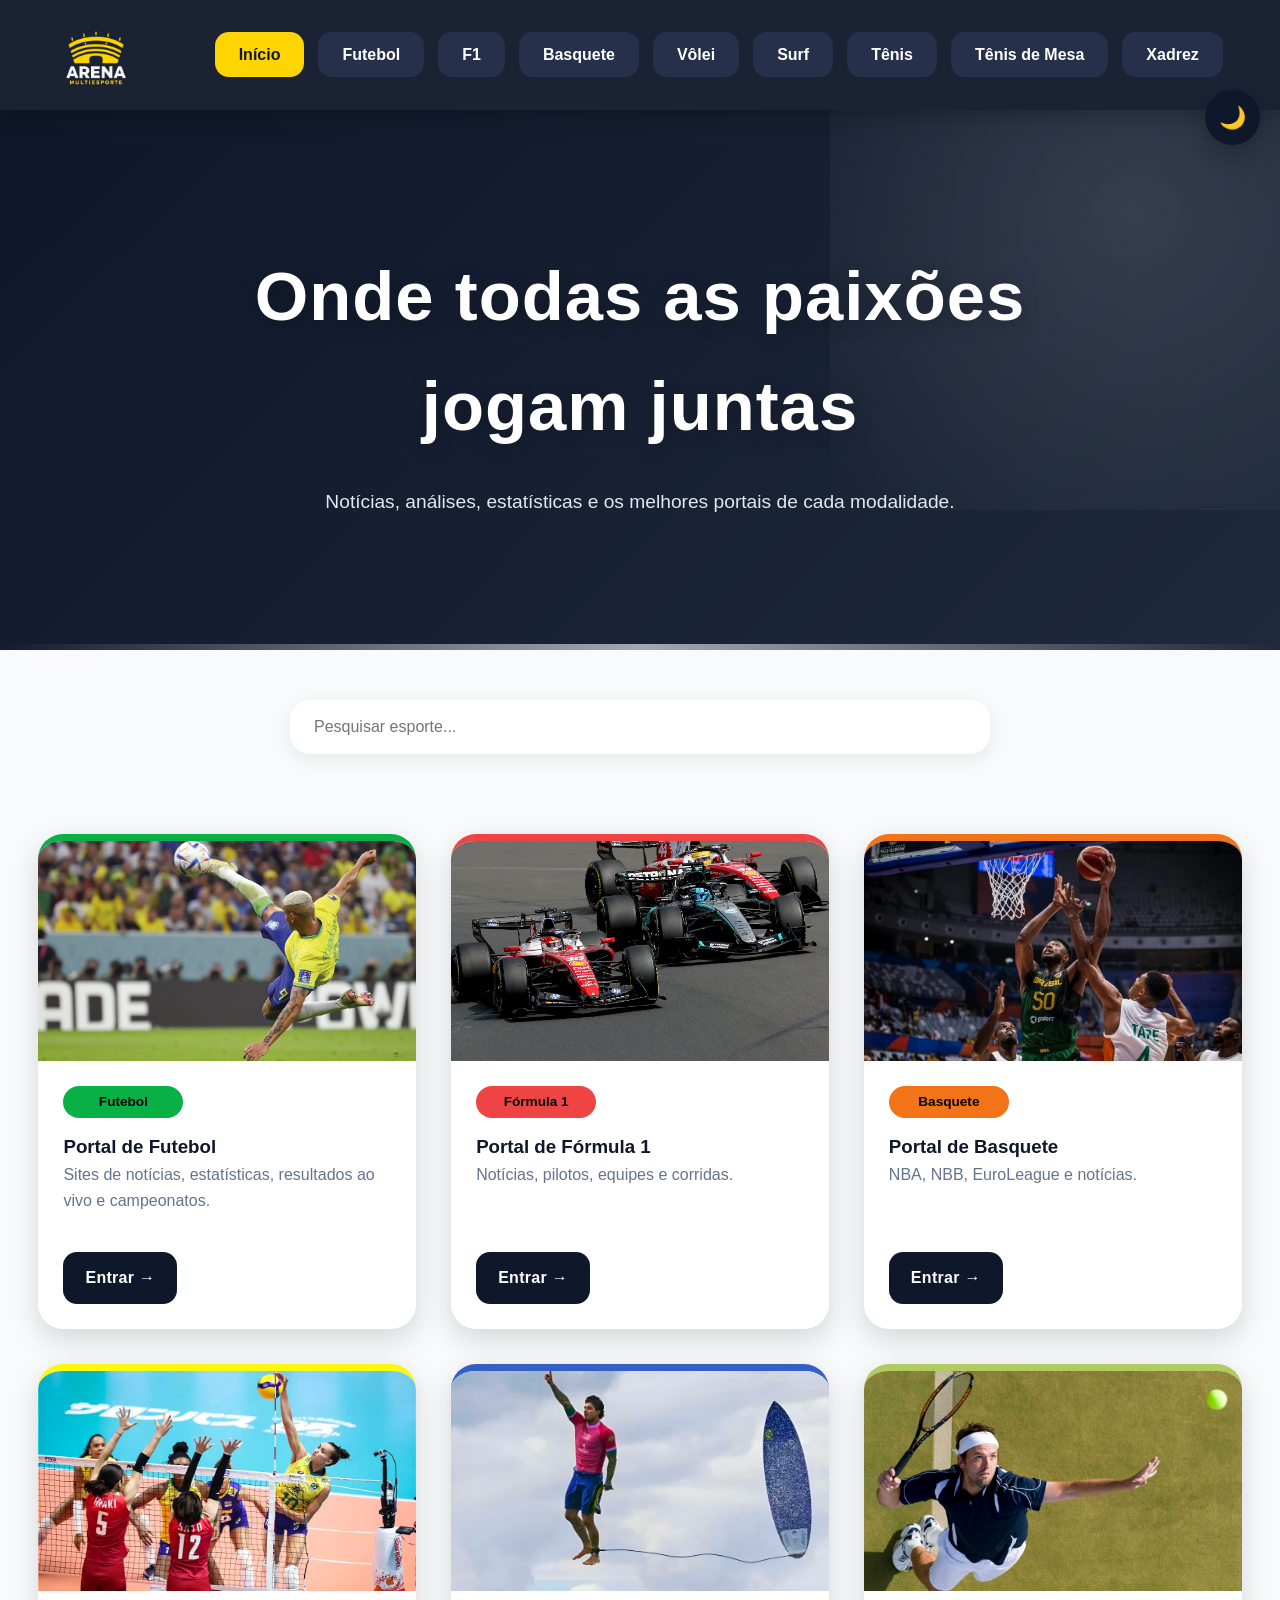
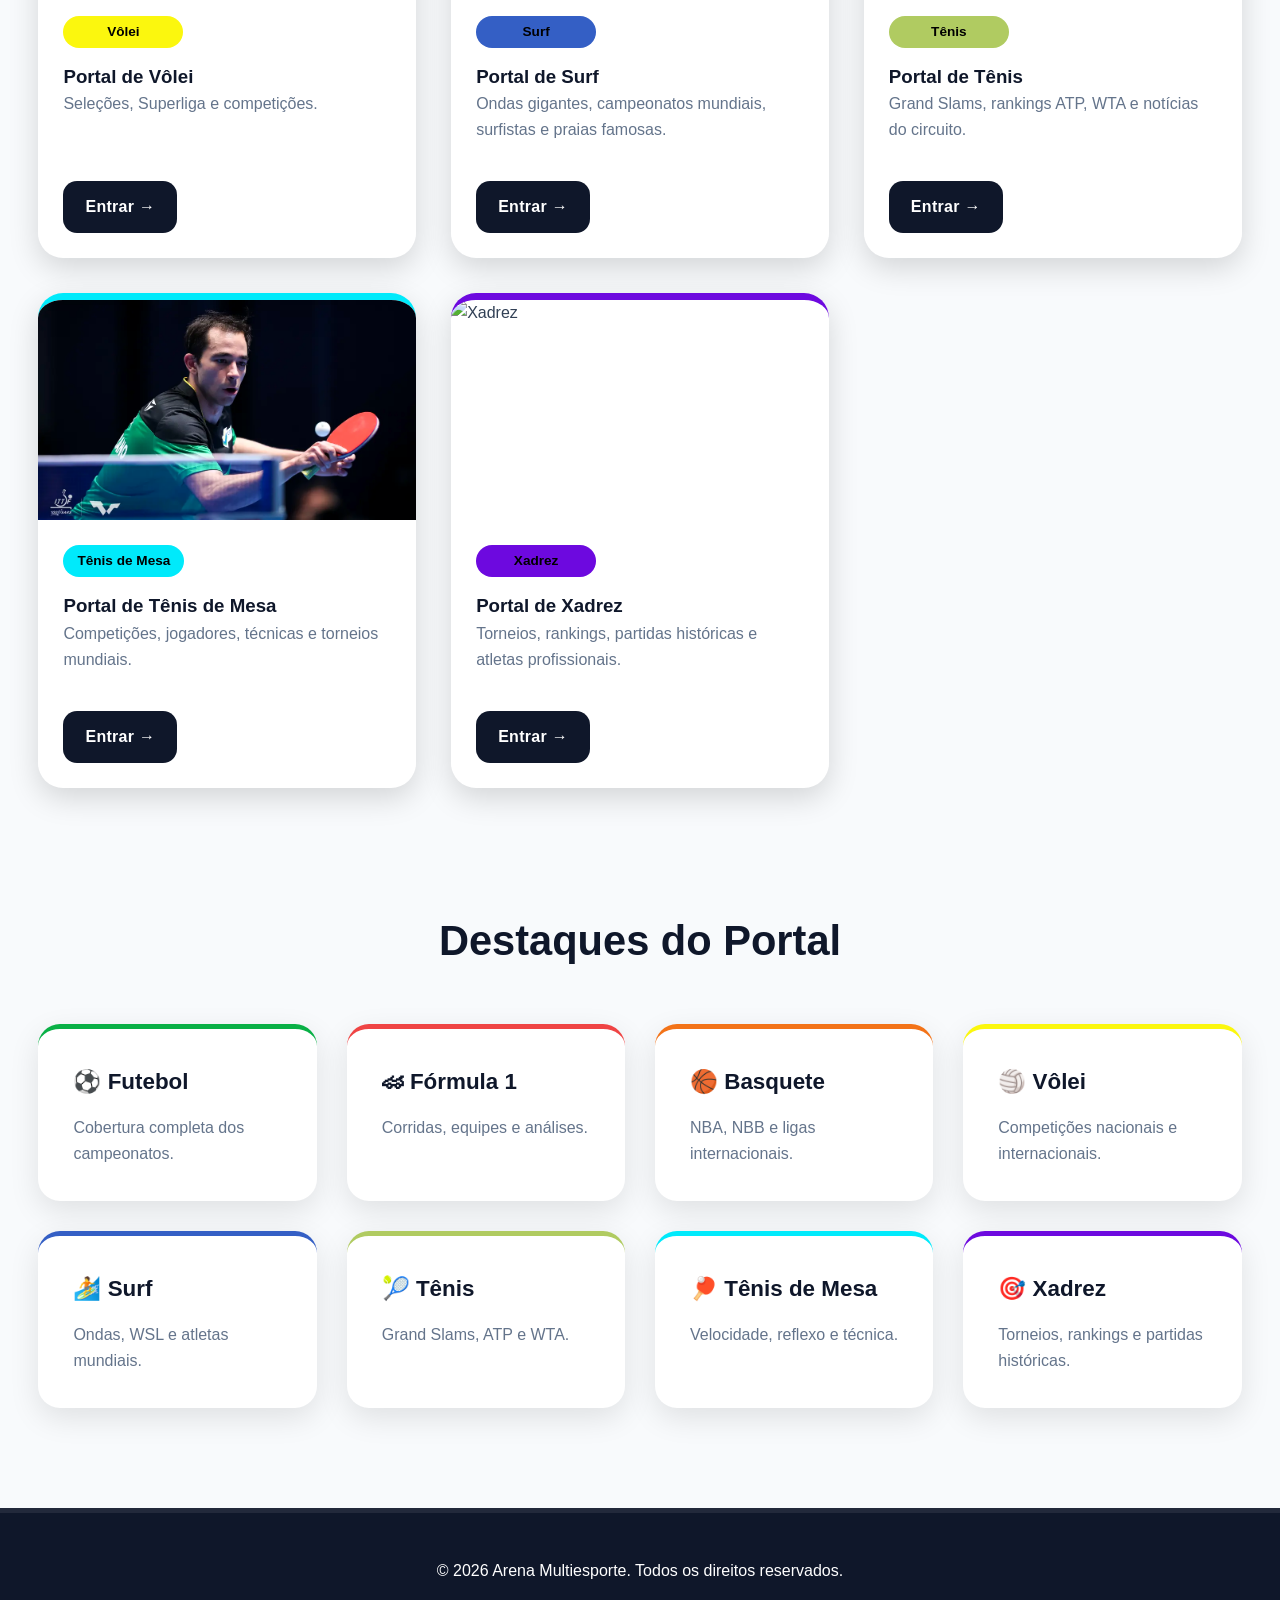
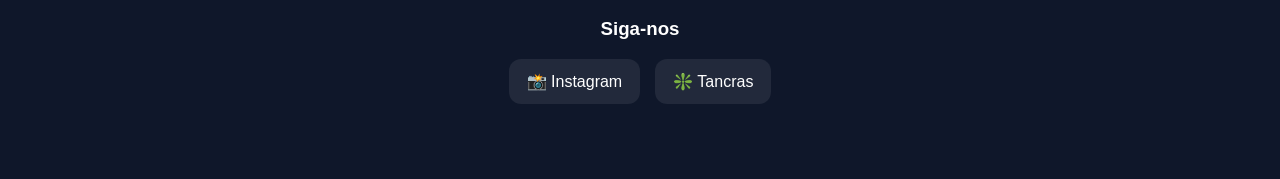
==== index.html @ 13faa3eb "Arena.multiesportes" ====
<!-- =========================================
index.html
========================================= -->

<!DOCTYPE html>
<html lang="pt-BR">

<head>

    <meta charset="UTF-8">
    <meta name="viewport" content="width=device-width, initial-scale=1.0">

    <title>Arena Multiesporte</title>

    <link rel="stylesheet" href="style.css">

</head>

<body>

    <!-- =========================================
HEADER
========================================= -->

    <header>

        <div class="header-container">

            <a href="index.html" class="logo">

                <img src="img/logo2.png" alt="Arena Multiesporte">

            </a>

            <nav>

                <ul class="nav-menu">

                    <li>
                        <a href="index.html" class="nav-btn" data-filter="todos">
                            Início
                        </a>
                    </li>

                    <li>
                        <a href="futebol.html" class="nav-btn futebol" data-filter="futebol">
                            Futebol
                        </a>
                    </li>

                    <li>
                        <a href="f1.html" class="nav-btn f1" data-filter="f1">
                            F1
                        </a>
                    </li>

                    <li>
                        <a href="basquete.html" class="nav-btn basquete" data-filter="basquete">
                            Basquete
                        </a>
                    </li>

                    <li>
                        <a href="volei.html" class="nav-btn volei" data-filter="volei">
                            Vôlei
                        </a>
                    </li>

                    <li>
                        <a href="surf.html" class="nav-btn surf" data-filter="surf">
                            Surf
                        </a>
                    </li>

                    <li>
                        <a href="tenis.html" class="nav-btn tenis" data-filter="tenis">
                            Tênis
                        </a>
                    </li>

                    <li>
                        <a href="tenisdemesa.html" class="nav-btn mesa" data-filter="mesa">
                            Tênis de Mesa
                        </a>
                    </li>

                    <li>
                        <a href="xadrez.html" class="nav-btn xadrez" data-filter="xadrez">
                            Xadrez
                        </a>
                    </li>

                </ul>

            </nav>

        </div>

    </header>

    <!-- =========================================
BANNER
========================================= -->

    <section class="hero">

        <div class="hero-content">

            <h2>
                Onde todas as paixões jogam juntas
            </h2>

            <p>
                Notícias, análises, estatísticas e os melhores portais
                de cada modalidade.
            </p>

        </div>

    </section>

    <!-- =========================================
BUSCA
========================================= -->

    <section>

        <input type="text" id="searchInput" class="search" placeholder="Pesquisar esporte...">

    </section>

    <!-- =========================================
CARDS
========================================= -->

    <main class="blog-container">

        <section class="posts-grid" id="sportsGrid">

            <!-- FUTEBOL -->

            <a href="futebol.html" class="post-card futebol-card">

                <div class="card-image">

                    <img src="img/futebol/Futebol.jpg" alt="futebol">

                </div>

                <div class="post-content">

                    <span class="category-badge futebol">
                        Futebol
                    </span>

                    <h3>
                        Portal de Futebol
                    </h3>

                    <p>
                        Sites de notícias,
                        estatísticas,
                        resultados ao vivo
                        e campeonatos.
                    </p>

                    <span class="read-more">
                        Entrar →
                    </span>

                </div>

            </a>

            <!-- F1 -->

            <a href="f1.html" class="post-card f1-card">

                <div class="card-image">

                    <img src="img/f1/f1.jpg" alt="f1">

                </div>

                <div class="post-content">

                    <span class="category-badge f1">
                        Fórmula 1
                    </span>

                    <h3>
                        Portal de Fórmula 1
                    </h3>

                    <p>
                        Notícias,
                        pilotos,
                        equipes
                        e corridas.
                    </p>

                    <span class="read-more">
                        Entrar →
                    </span>

                </div>

            </a>

            <!-- BASQUETE -->

            <a href="basquete.html" class="post-card basquete-card">

                <div class="card-image">

                    <img src="img/basquete/basquete.webp" alt="Basquete">

                </div>

                <div class="post-content">

                    <span class="category-badge basquete">
                        Basquete
                    </span>

                    <h3>
                        Portal de Basquete
                    </h3>

                    <p>
                        NBA,
                        NBB,
                        EuroLeague
                        e notícias.
                    </p>

                    <span class="read-more">
                        Entrar →
                    </span>

                </div>

            </a>

            <!-- VOLEI -->

            <a href="volei.html" class="post-card volei-card">

                <div class="card-image">

                    <img src="img/volei/volei.jpg" alt="Vôlei">

                </div>

                <div class="post-content">

                    <span class="category-badge volei">
                        Vôlei
                    </span>

                    <h3>
                        Portal de Vôlei
                    </h3>

                    <p>
                        Seleções,
                        Superliga
                        e competições.
                    </p>

                    <span class="read-more">
                        Entrar →
                    </span>

                </div>

            </a>

            <!-- SURF -->

            <a href="surf.html" class="post-card surf-card">

                <div class="card-image">

                    <img src="img/surf/surf.jpg" alt="Surf">

                </div>

                <div class="post-content">

                    <span class="category-badge surf">
                        Surf
                    </span>

                    <h3>
                        Portal de Surf
                    </h3>

                    <p>
                        Ondas gigantes,
                        campeonatos mundiais,
                        surfistas
                        e praias famosas.
                    </p>

                    <span class="read-more">
                        Entrar →
                    </span>

                </div>

            </a>

            <!-- TÊNIS -->

            <a href="tenis.html" class="post-card tenis-card">

                <div class="card-image">

                    <img src="img/tenis/tenis.jpg" alt="Tênis">

                </div>

                <div class="post-content">

                    <span class="category-badge tenis">
                        Tênis
                    </span>

                    <h3>
                        Portal de Tênis
                    </h3>

                    <p>
                        Grand Slams,
                        rankings ATP,
                        WTA
                        e notícias do circuito.
                    </p>

                    <span class="read-more">
                        Entrar →
                    </span>

                </div>

            </a>

            <!-- TÊNIS DE MESA -->

            <a href="tenisdemesa.html" class="post-card mesa-card">

                <div class="card-image">

                    <img src="img/tenis de mesa/tenis de mesa.webp" alt="Tênis de Mesa">

                </div>

                <div class="post-content">

                    <span class="category-badge mesa">
                        Tênis de Mesa
                    </span>

                    <h3>
                        Portal de Tênis de Mesa
                    </h3>

                    <p>
                        Competições,
                        jogadores,
                        técnicas
                        e torneios mundiais.
                    </p>

                    <span class="read-more">
                        Entrar →
                    </span>

                </div>

            </a>

            <a href="xadrez.html" class="post-card xadrez-card">

                <div class="card-image">

                    <img src="img/xadrez/xadrez.jpg" alt="Xadrez">

                </div>

                <div class="post-content">

                    <span class="category-badge xadrez">
                        Xadrez
                    </span>

                    <h3>
                        Portal de Xadrez
                    </h3>

                    <p>
                        Torneios,
                        rankings,
                        partidas históricas
                        e atletas profissionais.
                    </p>

                    <span class="read-more">
                        Entrar →
                    </span>

                </div>

            </a>

        </section>

    </main>

    <!-- =========================================
DESTAQUES
========================================= -->

    <section class="highlights">

        <h2>
            Destaques do Portal
        </h2>

        <div class="highlight-grid">

            <div class="highlight-card">

                <h3>
                    ⚽ Futebol
                </h3>

                <p>
                    Cobertura completa
                    dos campeonatos.
                </p>

            </div>

            <div class="highlight-card">

                <h3>
                    🏎 Fórmula 1
                </h3>

                <p>
                    Corridas,
                    equipes
                    e análises.
                </p>

            </div>

            <div class="highlight-card">

                <h3>
                    🏀 Basquete
                </h3>

                <p>
                    NBA,
                    NBB
                    e ligas internacionais.
                </p>

            </div>

            <div class="highlight-card">

                <h3>
                    🏐 Vôlei
                </h3>

                <p>
                    Competições nacionais
                    e internacionais.
                </p>

            </div>

            <div class="highlight-card">

                <h3>
                    🏄 Surf
                </h3>

                <p>
                    Ondas,
                    WSL
                    e atletas mundiais.
                </p>

            </div>

            <div class="highlight-card">

                <h3>
                    🎾 Tênis
                </h3>

                <p>
                    Grand Slams,
                    ATP
                    e WTA.
                </p>

            </div>

            <div class="highlight-card">

                <h3>
                    🏓 Tênis de Mesa
                </h3>

                <p>
                    Velocidade,
                    reflexo
                    e técnica.
                </p>

            </div>

            <div class="highlight-card">

                <h3>
                    🎯 Xadrez
                </h3>

                <p>
                    Torneios,
                    rankings
                    e partidas históricas.
                </p>

            </div>

        </div>

    </section>

    <!-- =========================================
RODAPÉ
========================================= -->

    <footer>

        <p>
            © 2026 Arena Multiesporte.
            Todos os direitos reservados.
        </p>
        <div class="footer-social">

            <h3>Siga-nos</h3>

            <div class="social-links">

                <a href="https://www.instagram.com/arena.multiesporte/" target="_blank">
                    📸 Instagram
                </a>

                <a href="https://tancras.vercel.app/user.html?id=15" target="_blank">
                    ❇️ Tancras
                </a>

            </div>

        </div>
    </footer>

    <script src="script.js"></script>

</body>

</html>
---- style.css ----
/* =========================================
STYLE.CSS COMPLETO PROFISSIONAL
ARENA MULTIESPORTE
=========================jose?================ */

/* =========================================
RESET
========================================= */

*{
    margin:0;
    padding:0;
    box-sizing:border-box;
}

/* =========================================
VARIÁVEIS
========================================= */

:root{

    --dark:#0f172a;

    --dark2:#27304a;

    --light:#f8fafc;

    --white:#ffffff;

    --gray:#94a3b8;

    --shadow:
    0 10px 30px rgba(0,0,0,.15);

    --transition:.35s;

    --radius:22px;

    --futebol:#09b046;

    --f1:#ef4444;

    --basquete:#f37318;

    --volei:#fbf70e;

    --surf:#345fc5;

    --tenis:#b0cb61;

    --mesa:#00eafb;

    --xadrez:#6d09df;

    --inicio:#ffd501;
}

/* =========================================
BODY
========================================= */

body{

    font-family:
    'Segoe UI',
    Tahoma,
    Geneva,
    Verdana,
    sans-serif;

    background:var(--light);

    color:#334155;

    overflow-x:hidden;

    line-height:1.6;
}

/* =========================================
SCROLLBAR
========================================= */

::-webkit-scrollbar{

    width:10px;
}

::-webkit-scrollbar-track{

    background:var(--dark2);
}

::-webkit-scrollbar-thumb{

    background:var(--inicio);

    border-radius:20px;
}

/* =========================================
HEADER
========================================= */

header{

    position:sticky;

    top:0;

    z-index:9999;

    width:100%;

    background:
    rgba(15,23,42,.95);

    backdrop-filter:blur(10px);

    box-shadow:
    0 5px 20px rgba(0,0,0,.25);

    padding:10px 0;
}

/* =========================================
HEADER CONTAINER
========================================= */

.header-container{

    width:min(1400px,92%);

    margin:auto;

    display:flex;

    align-items:center;

    justify-content:space-between;
}

/* =========================================
LOGO
========================================= */

.logo{

    display:flex;

    align-items:center;

    text-decoration:none;
}

.logo img{

    width:auto;

    height:90px;

    object-fit:contain;

    transition:var(--transition);
}

.logo img:hover{

    transform:scale(1.05);
}

/* =========================================
MENU
========================================= */

.nav-menu{

    display:flex;

    gap:14px;

    list-style:none;

    flex-wrap:wrap;
}

/* =========================================
BOTÕES MENU
========================================= */

.nav-btn{

    position:relative;

    padding:12px 22px;

    border-radius:14px;

    background:var(--dark2);

    color:white;

    font-weight:700;

    text-decoration:none;

    overflow:hidden;

    transition:var(--transition);

    border:2px solid transparent;
}

/* =========================================
EFEITO BOTÃO
========================================= */

.nav-btn::before{

    content:"";

    position:absolute;

    inset:0;

    background:white;

    opacity:0;

    transition:var(--transition);
}

.nav-btn:hover::before{

    opacity:.08;
}

/* =========================================
BOTÃO ACTIVE
========================================= */

.nav-btn.active{

    border:2px solid white;

    transform:none;
}
.nav-menu{

    display:flex;

    gap:14px;

    list-style:none;

    flex-wrap:wrap;

    align-items:center;
}

/* =========================================
INÍCIO FIXO VERDE
========================================= */

.nav-menu li:first-child .nav-btn{

    background:var(--inicio);

    color:#0f172a;
}

.nav-menu li:first-child .nav-btn:hover{

    background:var(--inicio);
}

/* FUTEBOL */

.nav-btn.futebol:hover{

    background:var(--futebol);
}

/* F1 */

.nav-btn.f1:hover{

    background:var(--f1);
}

/* BASQUETE */

.nav-btn.basquete:hover{

    background:var(--basquete);
}

/* VÔLEI */

.nav-btn.volei:hover{

    background:var(--volei);
}

/* SURF */

.nav-btn.surf:hover{

    background:var(--surf);
}

/* TÊNIS */

.nav-btn.tenis:hover{

    background:var(--tenis);

    color:#ffffff;
}

/* TÊNIS DE MESA */

.nav-btn.mesa:hover{

    background:var(--mesa);
}

/* XADREZ */

.nav-btn.xadrez:hover{

    background:var(--xadrez);

    color:#ffffff;
}

/* =========================================
HERO
========================================= */

.hero{

    min-height:540px;

    display:flex;

    align-items:center;

    justify-content:center;

    text-align:center;

    padding:40px;

    position:relative;

    overflow:hidden;

    background:
    linear-gradient(
    135deg,
    #0f172a,
    #1e293b
    );
}

/* =========================================
HERÓIS DOS ESPORTES
========================================= */

.surf-hero{

    background:
    linear-gradient(
    135deg,
    #074e74,
    #1477a5,
    #0a9fde
    );
}

.tenis-hero{

    background:
    linear-gradient(
    135deg,
    #3a6600,
    #9fe341,
    #c2ef7b
    );
}

.mesa-hero{

    background:
    linear-gradient(
    135deg,
    #245995,
    #3ec2f1,
    #9fe2f7
    );
}

.xadrez-hero{

    background:
    linear-gradient(
    135deg,
    #3b0378,
    #5608b5,
    #8004fc
    );
}

/* =========================================
EFEITO HERO
========================================= */

.hero::before{

    content:"";

    position:absolute;

    width:600px;

    height:600px;

    background:
    radial-gradient(
    circle,
    rgba(255,255,255,.12),
    transparent
    );

    top:-200px;

    right:-150px;
}

/* =========================================
HERO CONTENT
========================================= */

.hero-content{

    position:relative;

    z-index:2;

    max-width:850px;
}

.hero h2{

    font-size:4.3rem;

    color:white;

    margin-bottom:25px;

    font-weight:900;

    letter-spacing:1px;
}

.hero p{

    color:#e2e8f0;

    font-size:1.2rem;
}

/* =========================================
SEARCH
========================================= */

.search{

    width:min(700px,92%);

    display:block;

    margin:50px auto;

    padding:18px 24px;

    border:none;

    outline:none;

    border-radius:20px;

    background:white;

    font-size:1rem;

    box-shadow:
    0 5px 20px rgba(0,0,0,.08);

    transition:var(--transition);
}

.search:focus{

    transform:scale(1.01);

    box-shadow:
    0 10px 25px rgba(0,0,0,.12);
}

/* =========================================
CONTAINER
========================================= */

.blog-container{

    width:min(1450px,94%);

    margin:auto;

    padding:30px 0 80px;
}

/* =========================================
GRID
========================================= */

.posts-grid{

    display:grid;

    grid-template-columns:
    repeat(auto-fit,minmax(330px,1fr));

    gap:35px;
}

/* =========================================
CARD
========================================= */

.post-card{

    position:relative;

    overflow:hidden;

    border-radius:25px;

    background:white;

    box-shadow:var(--shadow);

    transition:var(--transition);

    text-decoration:none;

    color:inherit;

    animation:
    fadeUp .7s ease;
}

/* =========================================
HOVER CARD
========================================= */

.post-card:hover{

    transform:
    translateY(-12px)
    scale(1.02);

    box-shadow:
    0 20px 40px rgba(0,0,0,.22);
}

/* =========================================
CARDS NOVOS ESPORTES
========================================= */
.futebol-card:hover{

    box-shadow:
    0 20px 40px rgba(18, 214, 57, 0.35);
}

.f1-card:hover{

    box-shadow:
    0 20px 40px rgba(137, 28, 28, 0.537);
}

.basquete-card:hover{

    box-shadow:
    0 20px 40px rgba(215, 101, 7, 0.414);
}

.volei-card:hover{

    box-shadow:
    0 20px 40px rgba(255, 238, 2, 0.4);
}

.surf-card:hover{

    box-shadow:
    0 20px 40px rgba(14,165,233,.35);
}

.tenis-card:hover{

    box-shadow:
    0 20px 40px rgba(132,204,22,.35);
}

.mesa-card:hover{

    box-shadow:
    0 20px 40px rgba(5, 255, 242, 0.375);
}

.xadrez-card:hover{

    box-shadow:
    0 20px 40px rgba(150, 2, 255, 0.35);
}

/* =========================================
IMAGEM CARD
========================================= */
.card-image {
    width: 100%;
    height: 220px;
    overflow: hidden;
}

.card-image img {
    width: 100%;
    height: 100%;
    object-fit: cover;
    display: block;
}
/* =========================================
CONTENT
========================================= */

.post-content{

    padding:25px;

    position:relative;

    z-index:2;
}

/* =========================================
BADGES
========================================= */ 


.category-badge{
    display:inline-block;
    width:auto;
    min-width:unset;
    max-width:max-content;
    padding:6px 14px;
    border-radius:999px;
    font-size:0.78rem;
    font-weight:600;
    line-height:1;
    margin-bottom:14px;
}
/* =========================================
CORES BADGES
========================================= */

.category-badge.futebol{

    background:var(--futebol);
}

.category-badge.f1{

    background:var(--f1);
}

.category-badge.basquete{

    background:var(--basquete);
}

.category-badge.volei{

    background:var(--volei);
}

.category-badge.surf{

    background:var(--surf);
}

.category-badge.tenis{

    background:var(--tenis);

    color:#ffffff;
}

.category-badge.mesa{

    background:var(--mesa);
}

.category-badge.xadrez{

    background:var(--xadrez);

    color:#ffffff;
}

/* =========================================
PARÁGRAFOS
========================================= */

.post-content p{

    color:#64748b;

    margin-bottom:20px;

    min-height:70px;
}
/* =========================================
TÍTULOS DOS CARDS
========================================= */

.post-content h3{

    color:#0f172a;
}
/* =========================================
BOTÃO CARD
========================================= */

.read-more{

    display:inline-flex;

    align-items:center;

    justify-content:center;

    gap:8px;

    padding:13px 22px;

    border-radius:14px;

    background:#0f172a;

    color:white;

    text-decoration:none;

    font-weight:700;

    transition:var(--transition);

    position:relative;

    z-index:5;

    cursor:pointer;
}

.read-more:hover{

    transform:translateY(-3px);

    background:#1e293b;
}

.surf-card .read-more:hover{

    background:var(--surf);
}

.tenis-card .read-more:hover{

    background:var(--tenis);

    color:#0f172a;
}

.mesa-card .read-more:hover{

    background:var(--mesa);
}

.xadrez-card .read-more:hover{

    background:var(--xadrez);

    color:#0f172a;
}

/* =========================================
BORDAS ESPORTES
========================================= */

.futebol-card{

    border-top:
    7px solid var(--futebol);
}

.f1-card{

    border-top:
    7px solid var(--f1);
}

.basquete-card{

    border-top:
    7px solid var(--basquete);
}

.volei-card{

    border-top:
    7px solid var(--volei);
}

.surf-card{

    border-top:
    7px solid var(--surf);
}

.tenis-card{

    border-top:
    7px solid var(--tenis);
}

.mesa-card{

    border-top:
    7px solid var(--mesa);
}

.xadrez-card{

    border-top:
    7px solid var(--xadrez);
}

/* =========================================
DESTAQUES
========================================= */

.highlights{

    width:min(1450px,94%);

    margin:40px auto 100px;
}

.highlights h2{

    text-align:center;

    font-size:2.6rem;

    margin-bottom:50px;

    color:#0f172a;
}

.highlight-grid{

    display:grid;

    grid-template-columns:
    repeat(auto-fit,minmax(260px,1fr));

    gap:30px;
}

.highlight-card{

    background:white;

    border-radius:22px;

    padding:35px;

    box-shadow:
    0 10px 30px rgba(0,0,0,.10);

    transition:var(--transition);
}

.highlight-card:hover{

    transform:
    translateY(-8px);

    box-shadow:
    0 18px 35px rgba(0,0,0,.18);
}

.highlight-card h3{

    font-size:1.4rem;

    margin-bottom:15px;

    color:#0f172a;
}

.highlight-card p{

    color:#64748b;
}

/* =========================================
FOOTER
========================================= */

footer{

    background:#0f172a;

    color:white;

    text-align:center;

    padding:45px 20px;

    margin-top:80px;
}

/* =========================================
DARK MODE
========================================= */

body.dark{

    background:#151d31;

    color:white;
}

body.dark header{

    background:
    rgba(2,6,23,.95);
}

body.dark .search{

    background:#1e293b;

    color:white;
}

body.dark .post-card{

    background:#1e293b;
}

body.dark .highlight-card{

    background:#1e293b;
}

body.dark .post-content h3,
body.dark .highlights h2,
body.dark .highlight-card h3{

    color:white;
}

body.dark .post-content p,
body.dark .highlight-card p{

    color:#cbd5e1;
}

/* =========================================
BOTÃO DARK MODE
========================================= */

#darkModeBtn{

    position:fixed;

    right:20px;

    bottom:20px;

    width:60px;

    height:60px;

    border:none;

    border-radius:50%;

    background:#0f172a;

    color:white;

    font-size:24px;

    cursor:pointer;

    z-index:9999;

    box-shadow:
    0 10px 25px rgba(0,0,0,.25);

    transition:var(--transition);
}

#darkModeBtn:hover{

    transform:scale(1.1);
}

/* =========================================
ANIMAÇÕES
========================================= */

@keyframes fadeUp{

    from{

        opacity:0;

        transform:
        translateY(40px);
    }

    to{

        opacity:1;

        transform:
        translateY(0);
    }
}

/* =========================================
RESPONSIVO
========================================= */

@media(max-width:1100px){

    .hero h2{

        font-size:3.4rem;
    }

    .posts-grid{

        grid-template-columns:
        repeat(auto-fit,minmax(280px,1fr));
    }
}

/* =========================================
TABLET
========================================= */

@media(max-width:850px){

    .header-container{

        flex-direction:column;

        gap:20px;
    }

    .nav-menu{

        justify-content:center;
    }

    .hero{

        min-height:450px;
    }

    .hero h2{

        font-size:2.7rem;
    }

    .nav-btn.surf,
    .nav-btn.tenis,
    .nav-btn.mesa,
    .nav-btn.xadrez{

        width:100%;

        text-align:center;
    }
}

/* =========================================
MOBILE
========================================= */

@media(max-width:600px){

    .hero{

        min-height:400px;

        padding:20px;
    }

    .hero h2{

        font-size:2rem;
    }

    .hero p{

        font-size:1rem;
    }

    .posts-grid{

        grid-template-columns:1fr;
    }

    .card-image{

        height:210px;
    }

    .logo img{

        height:65px;
    }

    .nav-btn{

        padding:10px 16px;

        font-size:.9rem;
    }

    .highlight-card{

        padding:25px;
    }

    .surf-hero,
    .tenis-hero,
    .mesa-hero,
    .xadrez-hero{

        min-height:420px;
    }

    .surf-hero h2,
    .tenis-hero h2,
    .mesa-hero h2,
    .-hero h2{

        font-size:2.2rem;
    }
}

/* =========================================
CORREÇÃO DOS LINKS DOS CARDS
========================================= */

.post-card{
    position: relative;
    z-index: 1;
}

/* =========================================
CORREÇÃO DO OVERLAY DOS BOTÕES
========================================= */

.nav-btn::before{
    pointer-events: none;
}

/* =========================================
EFEITO GLOW DOS ESPORTES
========================================= */

.futebol-card::after,
.f1-card::after,
.basquete-card::after,
.volei-card::after,
.surf-card::after,
.tenis-card::after,
.mesa-card::after,
.xadrez-card::after{

    content:"";

    position:absolute;

    inset:0;

    opacity:0;

    transition:var(--transition);

    pointer-events:none;
}

.futebol-card::after{

    background:
    radial-gradient(
    circle at top,
    rgba(9,176,70,.18),
    transparent 70%
    );
}

.f1-card::after{

    background:
    radial-gradient(
    circle at top,
    rgba(239,68,68,.18),
    transparent 70%
    );
}

.basquete-card::after{

    background:
    radial-gradient(
    circle at top,
    rgba(243,115,24,.18),
    transparent 70%
    );
}

.volei-card::after{

    background:
    radial-gradient(
    circle at top,
    rgba(251,247,14,.18),
    transparent 70%
    );
}

.surf-card::after{

    background:
    radial-gradient(
    circle at top,
    rgba(52,95,197,.18),
    transparent 70%
    );
}

.tenis-card::after{

    background:
    radial-gradient(
    circle at top,
    rgba(176,203,97,.18),
    transparent 70%
    );
}

.mesa-card::after{

    background:
    radial-gradient(
    circle at top,
    rgba(0,234,251,.18),
    transparent 70%
    );
}

.xadrez-card::after{

    background:
    radial-gradient(
    circle at top,
    rgba(109,9,223,.18),
    transparent 70%
    );
}

.post-card:hover::after{

    opacity:1;
}

/* =========================================
LINHA DECORATIVA HERO
========================================= */

.hero::after{

    content:"";

    position:absolute;

    bottom:0;

    left:0;

    width:100%;

    height:6px;

    background:
    linear-gradient(
    90deg,
    transparent,
    rgba(255,255,255,.6),
    transparent
    );
}

/* =========================================
ANIMAÇÃO BOTÕES MENU
========================================= */

.nav-btn{

    transform:
    translateY(0);
}

.nav-btn:hover{

    transform:
    translateY(-3px);
}

/* =========================================
ACTIVE DOS NOVOS ESPORTES
========================================= */
.nav-btn.futebol.active,
.nav-btn.f1.active,
.nav-btn.basquete.active,
.nav-btn.volei.active,
.nav-btn.surf.active,
.nav-btn.tenis.active,
.nav-btn.mesa.active,
.nav-btn.xadrez.active{
    color:#000;
}

.nav-btn.futebol.active{ background:var(--futebol); }
.nav-btn.f1.active{ background:var(--f1); }
.nav-btn.basquete.active{ background:var(--basquete); }
.nav-btn.volei.active{ background:var(--volei); }
.nav-btn.surf.active{ background:var(--surf); }
.nav-btn.tenis.active{ background:var(--tenis); }
.nav-btn.mesa.active{ background:var(--mesa); }
.nav-btn.xadrez.active{ background:var(--xadrez); }
/* =========================================
HERO ANIMADO
========================================= */

.hero-content{

    animation:
    heroFade 1s ease;
}

@keyframes heroFade{

    from{

        opacity:0;

        transform:
        translateY(50px);
    }

    to{

        opacity:1;

        transform:
        translateY(0);
    }
}

/* =========================================
EFEITO IMAGENS
========================================= */

.card-image img{

    filter:
    saturate(1.05)
    contrast(1.02);
}

/* =========================================
SCROLL SUAVE
========================================= */

html{

    scroll-behavior:smooth;
}

/* =========================================
BORDAS DIFERENTES HERO
========================================= */

.surf-hero{

    border-bottom:
    6px solid var(--surf);
}

.tenis-hero{

    border-bottom:
    6px solid var(--tenis);
}

.mesa-hero{

    border-bottom:
    6px solid var(--mesa);
}

.xadrez-hero{

    border-bottom:
    6px solid var(--xadrez);
}

/* =========================================
DESTAQUES COLORIDOS
========================================= */

.highlight-card{

    border-top:
    5px solid transparent;
}

.highlight-card:nth-child(1){

    border-color:var(--futebol);
}

.highlight-card:nth-child(2){

    border-color:var(--f1);
}

.highlight-card:nth-child(3){

    border-color:var(--basquete);
}

.highlight-card:nth-child(4){

    border-color:var(--volei);
}

.highlight-card:nth-child(5){

    border-color:var(--surf);
}

.highlight-card:nth-child(6){

    border-color:var(--tenis);
}

.highlight-card:nth-child(7){

    border-color:var(--mesa);
}

.highlight-card:nth-child(8){

    border-color:var(--xadrez);
}

/* =========================================
SOMBRA MENU
========================================= */

.nav-menu{

    padding:6px;
}

/* =========================================
EFEITO SEARCH
========================================= */

.search:hover{

    box-shadow:
    0 15px 35px rgba(0,0,0,.15);
}

/* =========================================
BOTÕES DOS CARDS
========================================= */

.read-more{

    letter-spacing:.3px;
}

.read-more:active{

    transform:
    scale(.96);
}

/* =========================================
CARDS MAIS SUAVES
========================================= */

.post-card{

    backdrop-filter:
    blur(6px);
}

/* =========================================
EFEITO NO FOOTER
========================================= */

footer{

    border-top:
    5px solid rgba(255,255,255,.08);
}

/* =========================================
TEXT SHADOW HERO
========================================= */

.hero h2{

    text-shadow:
    0 4px 18px rgba(0,0,0,.25);
}

/* =========================================
RESPONSIVO EXTRA
========================================= */

@media(max-width:480px){

    .hero h2{

        line-height:1.1;
    }

    .hero-content{

        width:100%;
    }

    .search{

        width:92%;
    }

    .nav-menu{

        gap:10px;
    }
}

/* =========================================
ANIMAÇÃO CARDS
========================================= */

.post-card:nth-child(1){

    animation-delay:.1s;
}

.post-card:nth-child(2){

    animation-delay:.2s;
}

.post-card:nth-child(3){

    animation-delay:.3s;
}

.post-card:nth-child(4){

    animation-delay:.4s;
}

.post-card:nth-child(5){

    animation-delay:.5s;
}

.post-card:nth-child(6){

    animation-delay:.6s;
}

.post-card:nth-child(7){

    animation-delay:.7s;
}

.post-card:nth-child(8){

    animation-delay:.8s;
}

.post-card:nth-child(9){

    animation-delay:.9s;
}

.post-card:nth-child(10){

    animation-delay:1s;
}

.post-card:nth-child(11){

    animation-delay:1.1s;
}

.post-card:nth-child(12){

    animation-delay:1.2s;
}
/* =========================================
HERÓIS FUTEBOL
========================================= */

.futebol-hero{

    background:
    linear-gradient(
    135deg,
    #065f46,
    #16a34a,
    #4ade80
    );

    border-bottom:
    6px solid var(--futebol);
}

/* =========================================
HERÓIS F1
========================================= */

.f1-hero{

    background:
    linear-gradient(
    135deg,
    #580505,
    #f30303,
    #f66767
    );

    border-bottom:
    6px solid var(--f1);
}

/* =========================================
HERÓIS BASQUETE
========================================= */

.basquete-hero{

    background:
    linear-gradient(
    135deg,
    #d64718,
    #f58f58,
    #f8a765
    );

    border-bottom:
    6px solid var(--basquete);
}

/* =========================================
HERÓIS VÔLEI
========================================= */

.volei-hero{

    background:
    linear-gradient(
    135deg,
    #ca8a04,
    #fde047,
    #fef08a
    );

    border-bottom:
    6px solid var(--volei);
}
/* =========================================
DESTAQUES SURF
========================================= */

.surf-highlight{

    border-top:
    5px solid var(--surf);
}

/* =========================================
DESTAQUES TÊNIS
========================================= */

.tenis-highlight{

    border-top:
    5px solid var(--tenis);
}

/* =========================================
DESTAQUES TÊNIS DE MESA
========================================= */

.mesa-highlight{

    border-top:
    5px solid var(--mesa);
}

/* =========================================
DESTAQUES XADREZ
========================================= */

.xadrez-highlight{

    border-top:
    5px solid var(--xadrez);
}
/* =========================================
REDES SOCIAIS FOOTER
========================================= */

.footer-social{

    margin:30px 0;
}

.footer-social h3{

    margin-bottom:15px;

    color:white;
}

.social-links{

    display:flex;

    justify-content:center;

    flex-wrap:wrap;

    gap:15px;
}

.social-links a{

    color:white;

    text-decoration:none;

    padding:10px 18px;

    border-radius:12px;

    background:rgba(255,255,255,.08);

    transition:.3s;
}

.social-links a:hover{

    transform:translateY(-3px);

    background:rgba(255,255,255,.18);
}
/* =========================================
PADRONIZAR BOTÃO DOS CARDS
========================================= */

.post-card{
    display:flex;
    flex-direction:column;
    height:100%;
}

.post-content{
    flex:1;
    display:flex;
    flex-direction:column;
}

.read-more{
    margin-top:auto;
    align-self:flex-start;
}
/* =========================================
PADRONIZAR BADGES DOS CARDS
========================================= */

.category-badge{
    display:inline-flex;
    align-items:center;
    justify-content:center;
    min-width:120px;
    height:32px;
    padding:0 14px;
    font-size:0.85rem;
    font-weight:600;
}
/* Forçar cor do texto das badges */

.category-badge{
    color:rgb(0, 0, 0) !important;
}

body.dark .category-badge{
    color:rgb(255, 255, 255) !important;
}
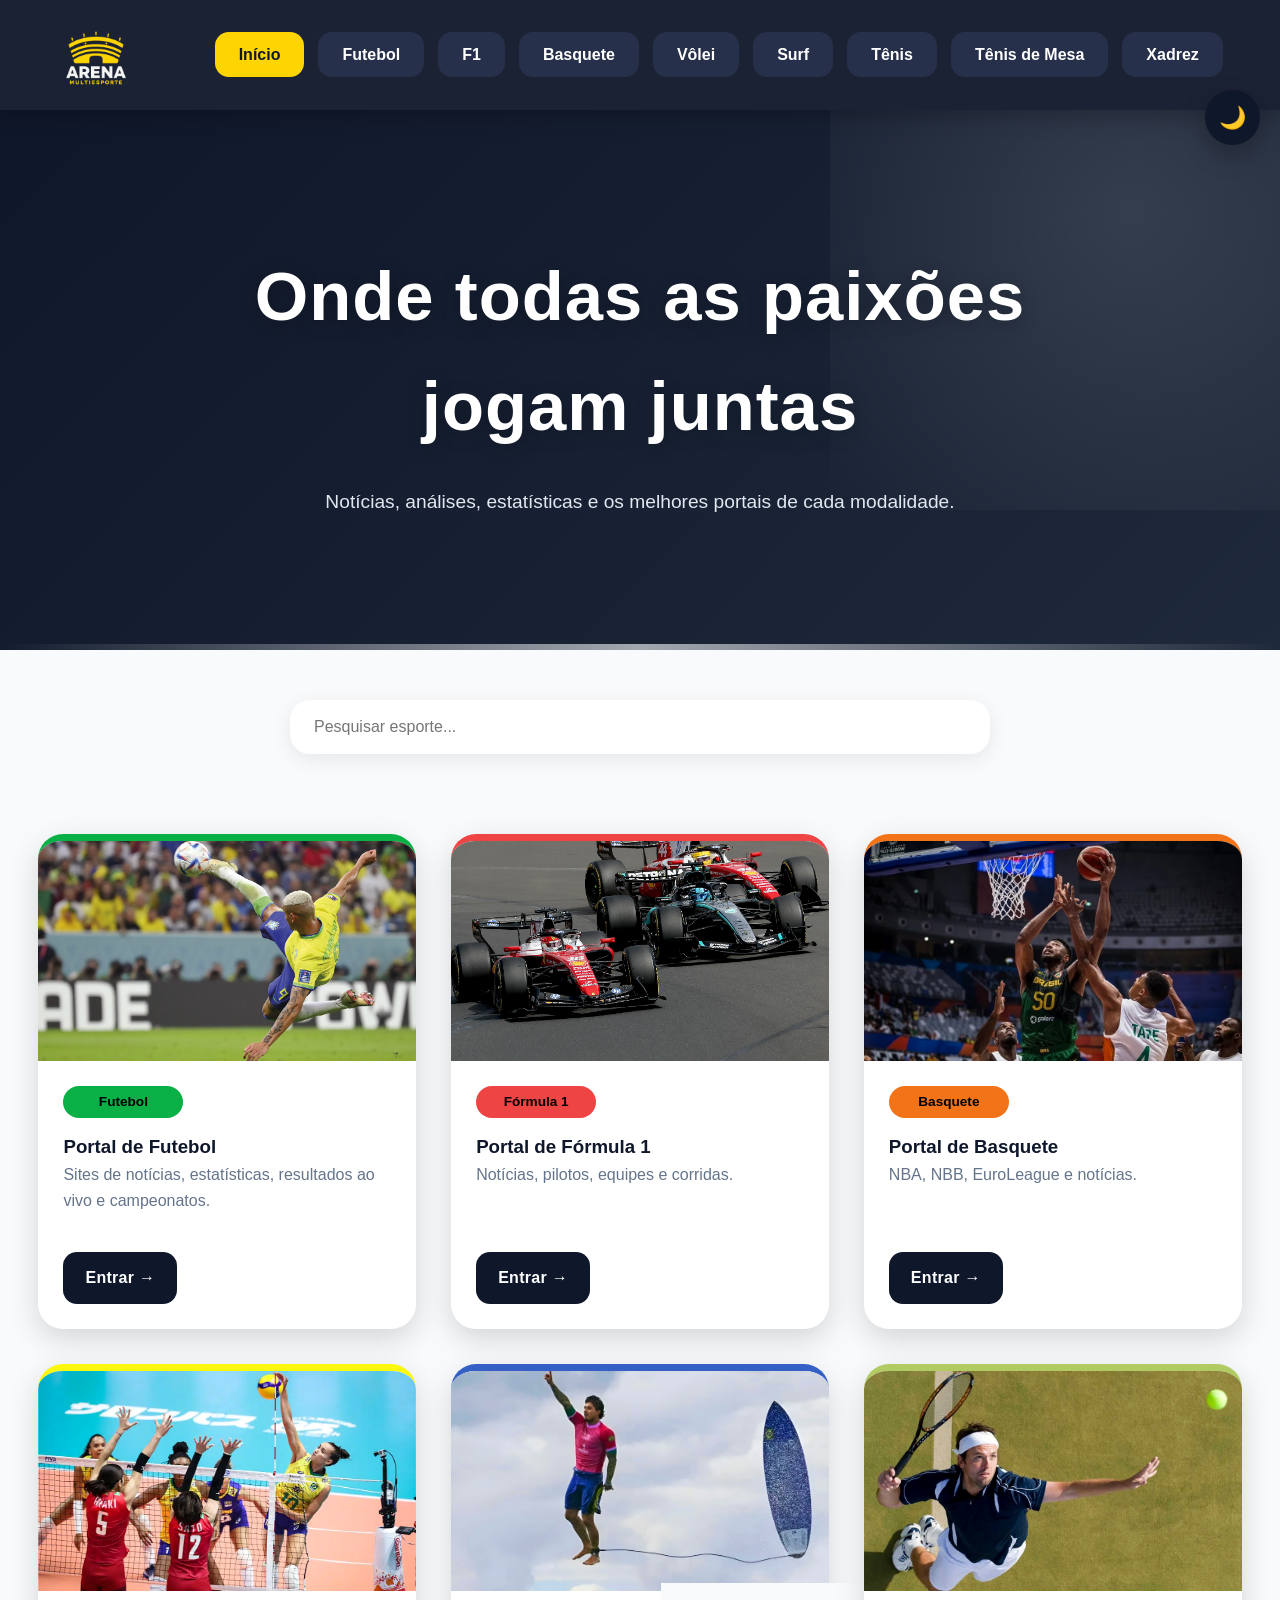
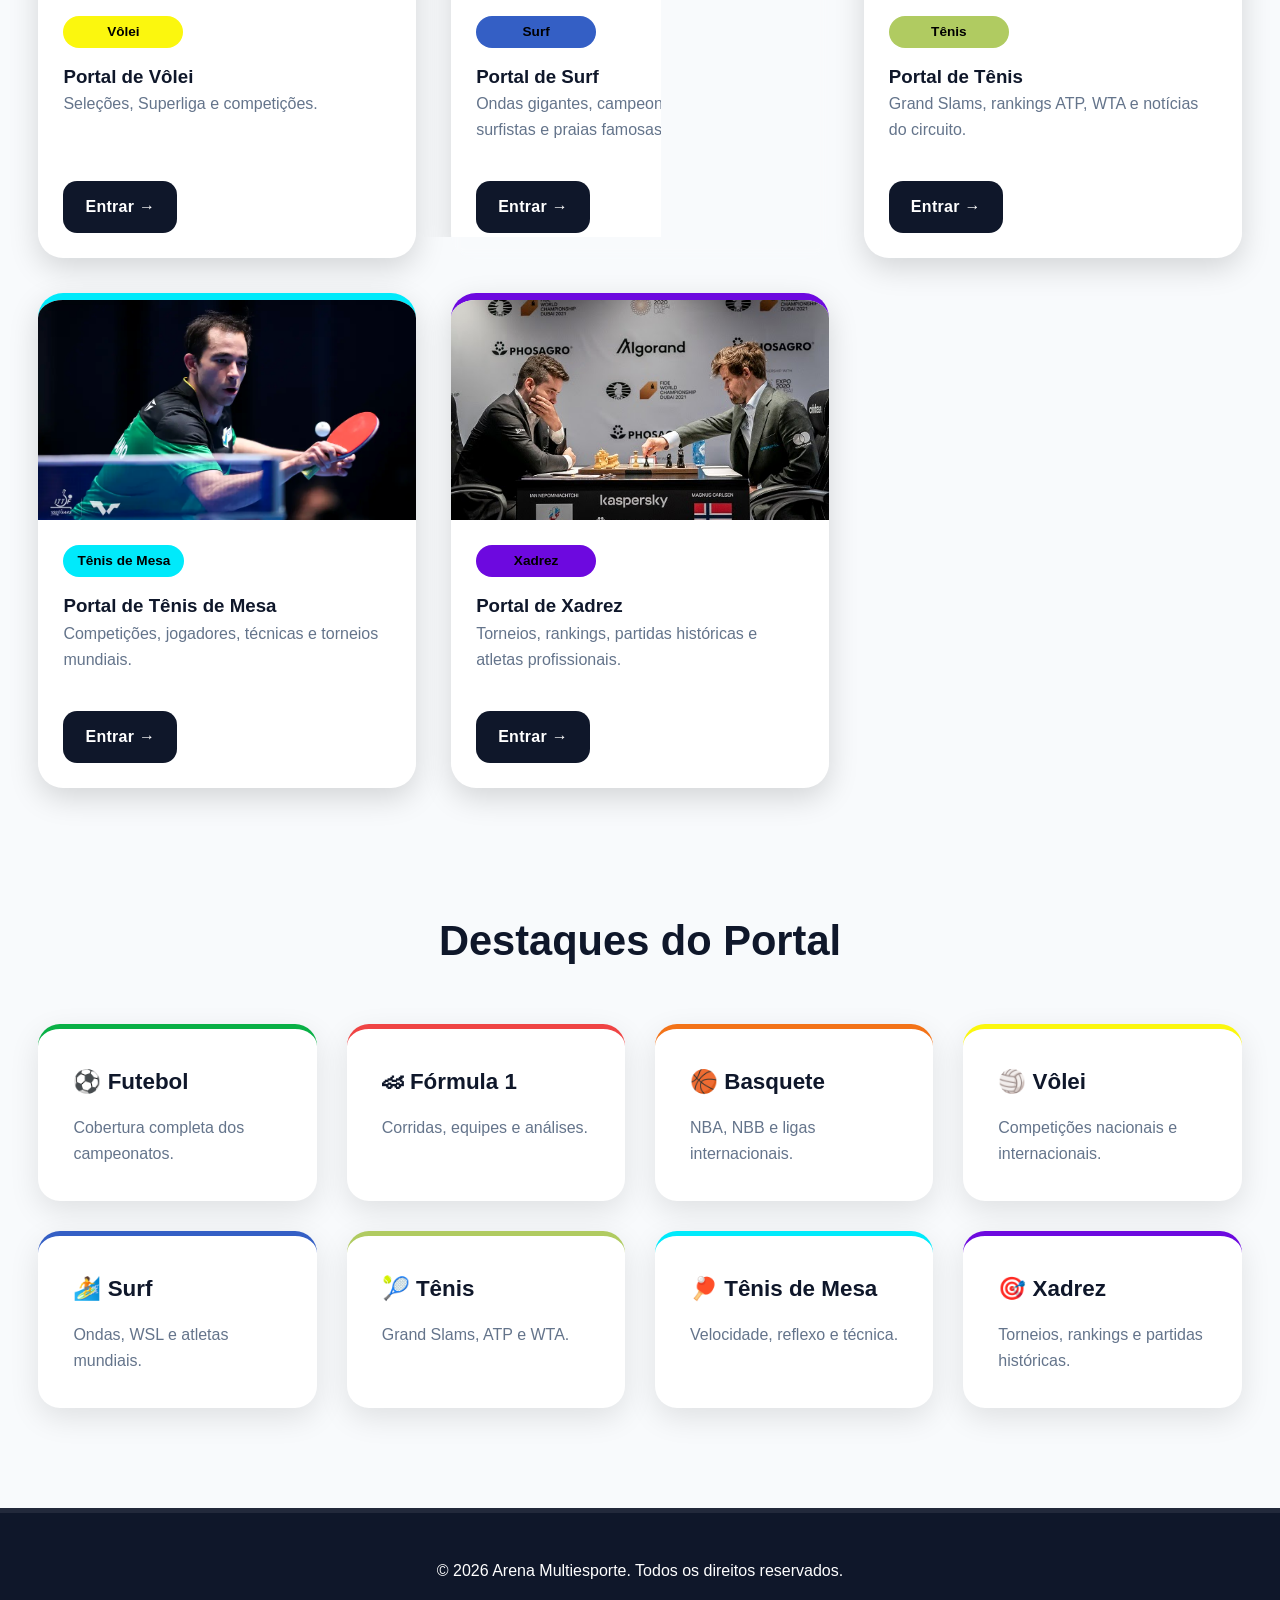
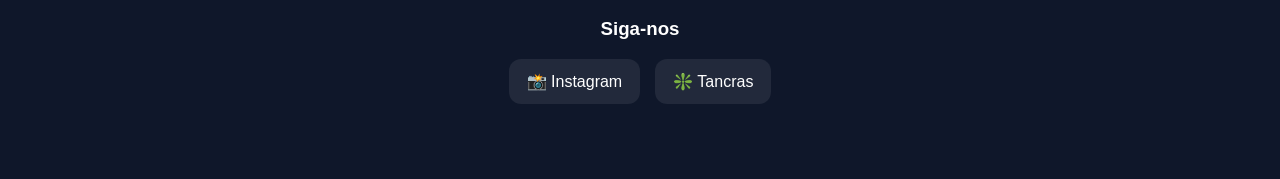
==== commit 0cd9e90a: "Update index.html" ====
--- a/index.html
+++ b/index.html
@@ -385,7 +385,7 @@
 
                 <div class="card-image">
 
-                    <img src="img/xadrez/xadrez.jpg" alt="Xadrez">
+                    <img src="xadrez/xadrez.jpg" alt="Xadrez">
 
                 </div>
 
@@ -577,4 +577,4 @@
 
 </body>
 
-</html>+</html>
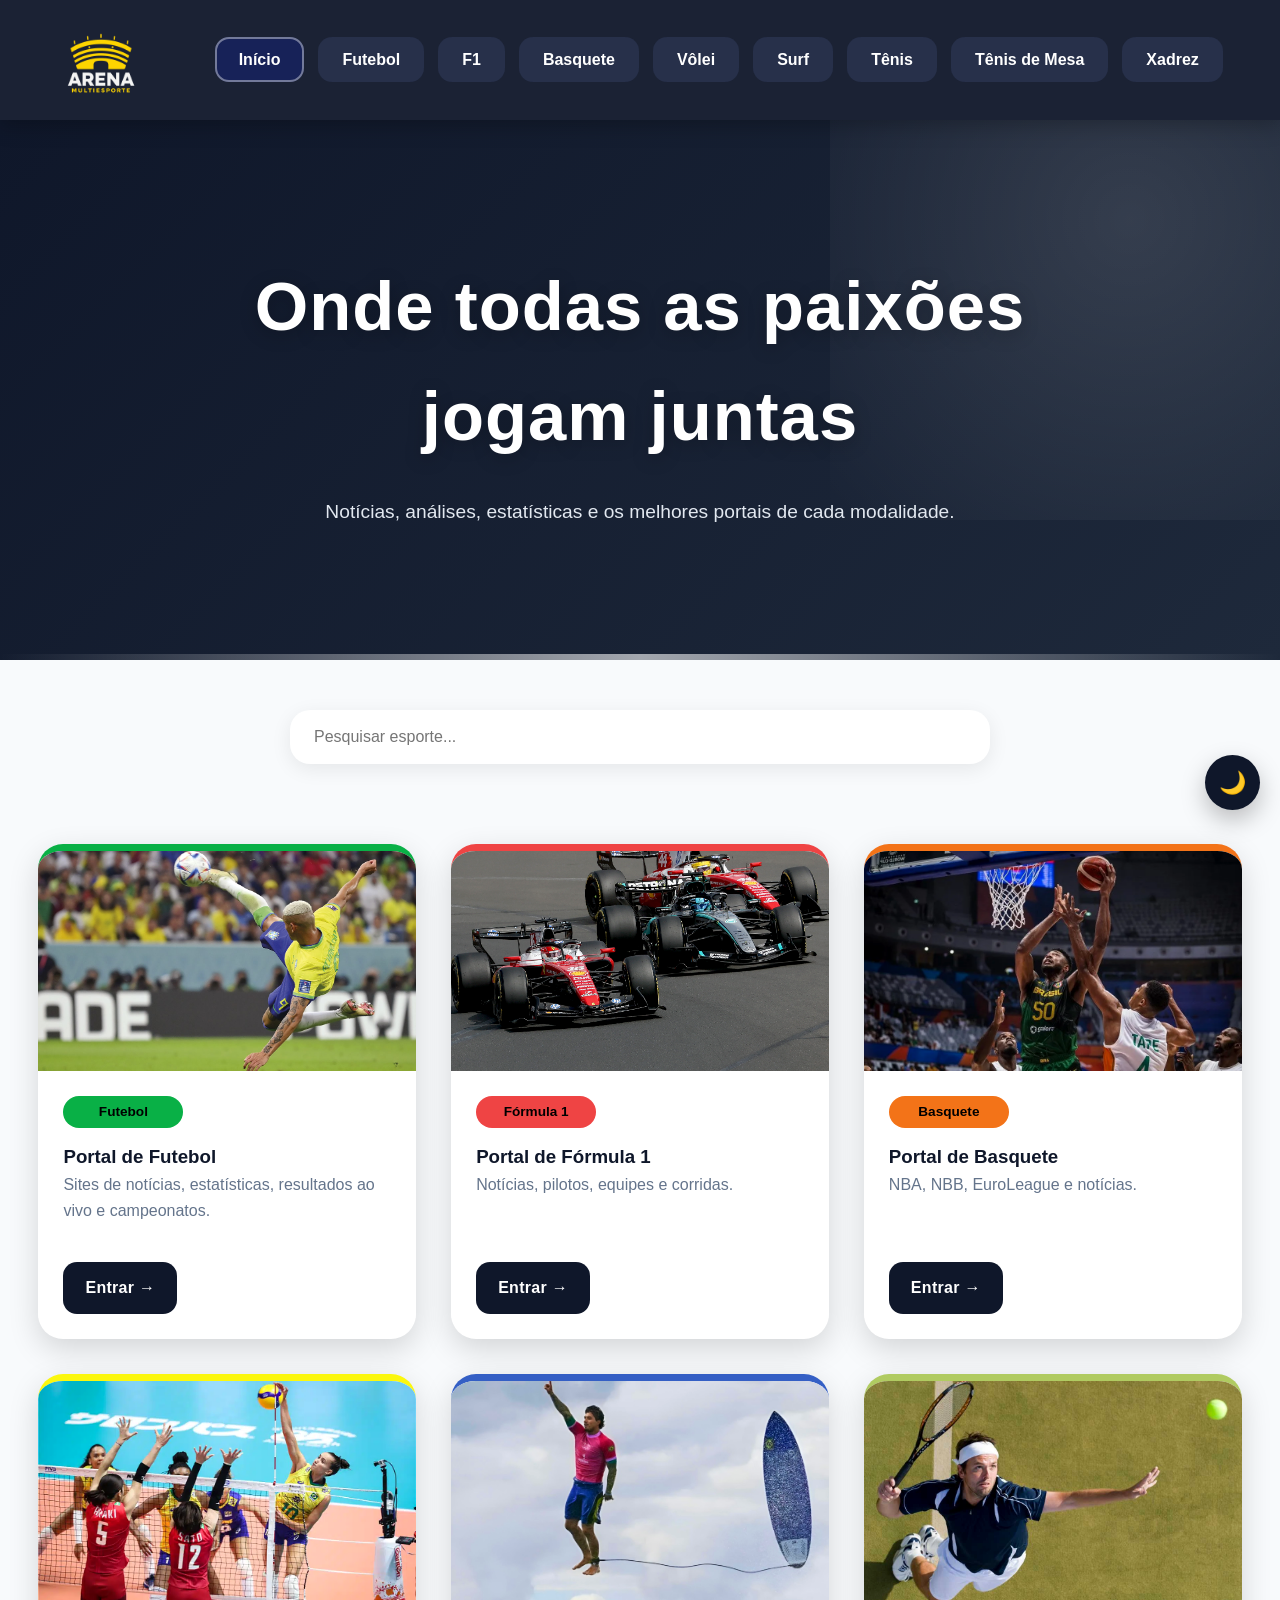
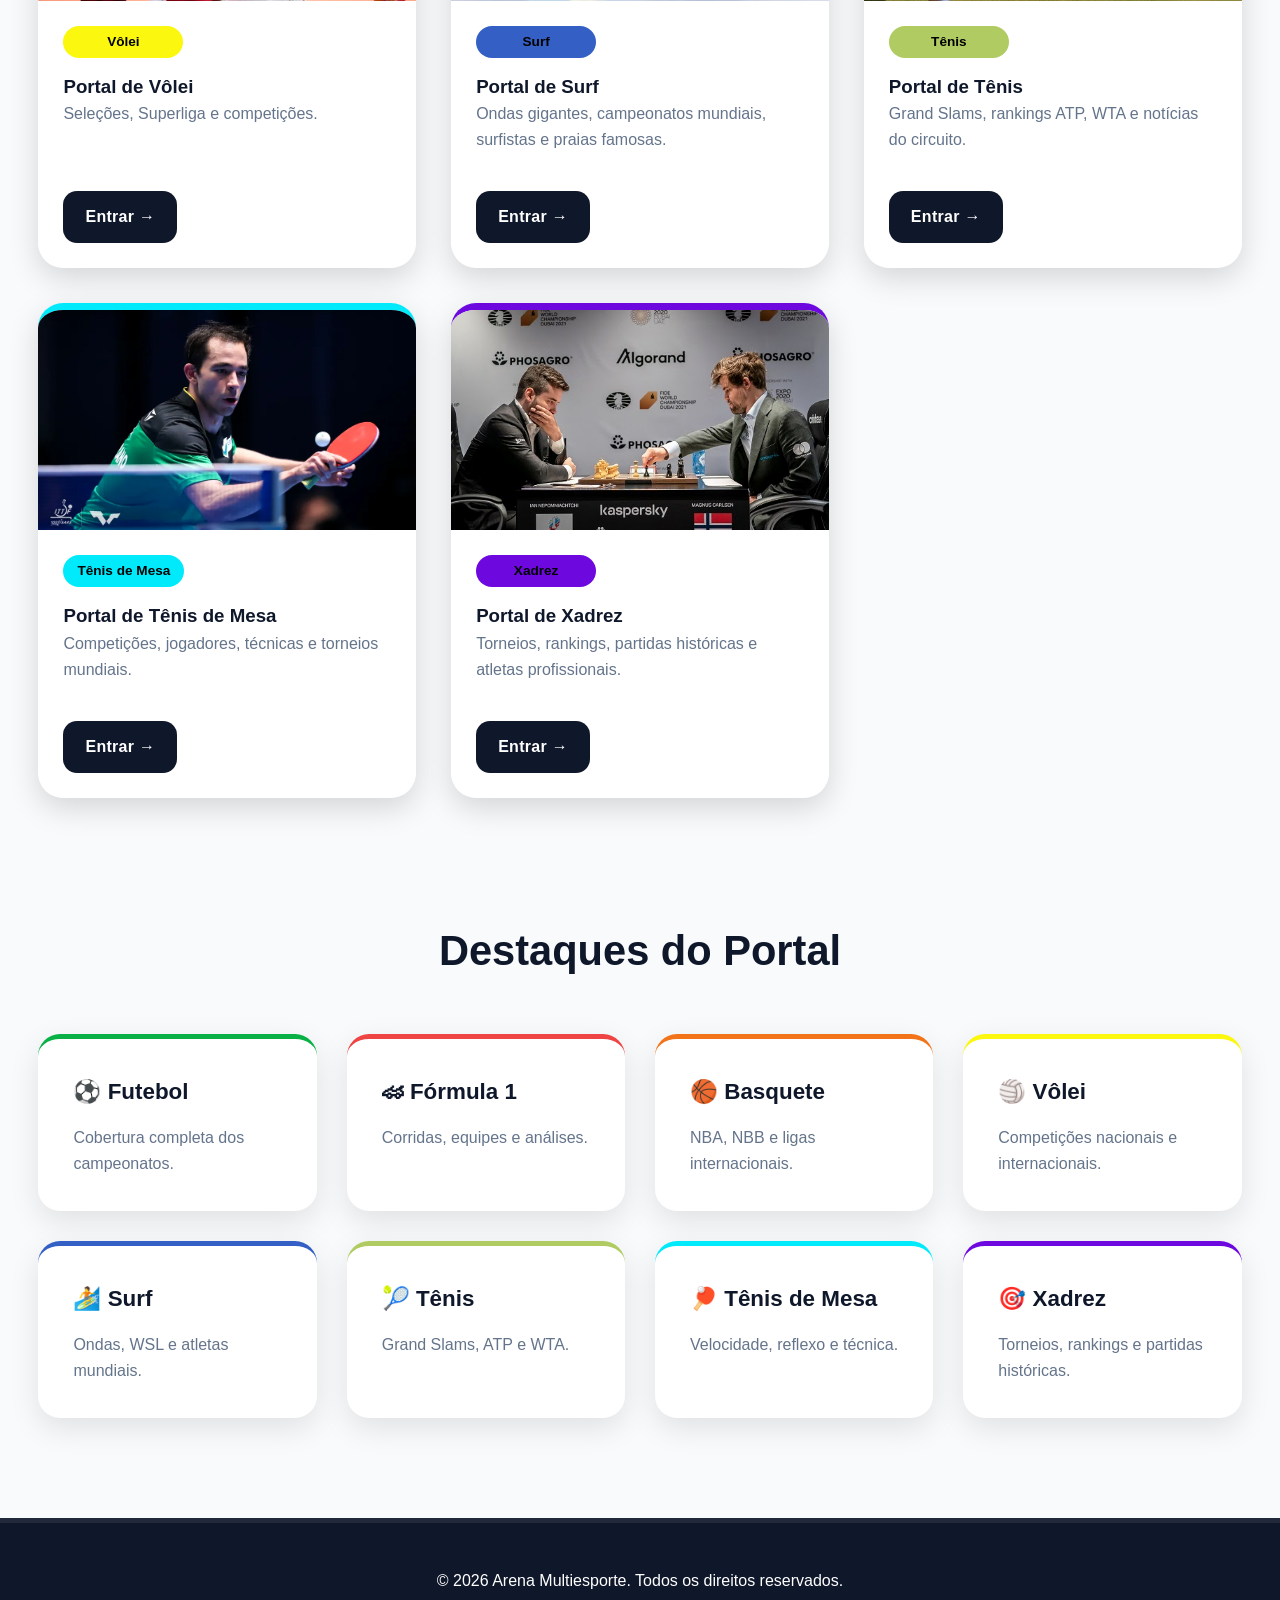
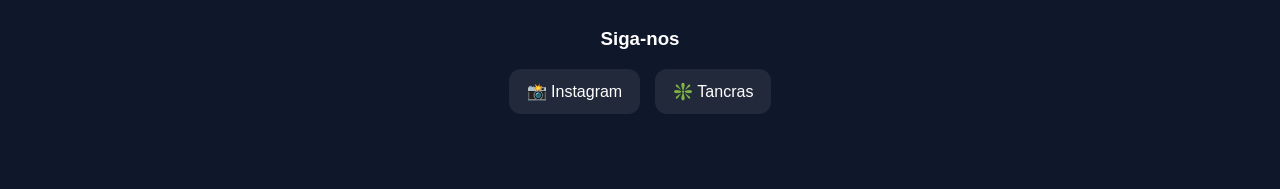
==== commit 1ace9167: "bimbimbambamaaa" ====
--- a/index.html
+++ b/index.html
@@ -37,7 +37,7 @@
                 <ul class="nav-menu">
 
                     <li>
-                        <a href="index.html" class="nav-btn" data-filter="todos">
+                        <a href="index.html" class="nav-btn inicio-btn" data-filter="todos">
                             Início
                         </a>
                     </li>
--- a/style.css
+++ b/style.css
@@ -11,6 +11,7 @@
     margin:0;
     padding:0;
     box-sizing:border-box;
+    transition: all 0.5s ease;
 }
 
 /* =========================================
@@ -52,7 +53,6 @@
 
     --xadrez:#6d09df;
 
-    --inicio:#ffd501;
 }
 
 /* =========================================
@@ -157,7 +157,7 @@
 
     width:auto;
 
-    height:90px;
+    height:100px;
 
     object-fit:contain;
 
@@ -264,14 +264,9 @@
 
 .nav-menu li:first-child .nav-btn{
 
-    background:var(--inicio);
-
-    color:#0f172a;
-}
-
-.nav-menu li:first-child .nav-btn:hover{
-
-    background:var(--inicio);
+    background:rgba(0, 38, 255, 0.175);
+    border: 2px solid rgba(255, 255, 255, 0.4);
+    color:#ffffff;
 }
 
 /* FUTEBOL */
@@ -332,6 +327,14 @@
     background:var(--xadrez);
 
     color:#ffffff;
+}
+
+/* =========================================
+HOVER DO BOTÃO INÍCIO
+========================================= */
+
+.nav-menu li:first-child .nav-btn:hover {
+    background: #ffcc00;
 }
 
 /* =========================================
@@ -1077,38 +1080,35 @@
 TABLET
 ========================================= */
 
+/* =========================================
+TABLET
+========================================= */
+
 @media(max-width:850px){
 
     .header-container{
-
         flex-direction:column;
-
-        gap:20px;
+        gap:16px;
     }
 
     .nav-menu{
-
         justify-content:center;
+        gap:10px;
+    }
+
+    .nav-btn{
+        width:auto;
+        padding:10px 14px;
+        font-size:.85rem;
+        text-align:center;
     }
 
     .hero{
-
-        min-height:450px;
+        min-height:420px;
     }
 
     .hero h2{
-
-        font-size:2.7rem;
-    }
-
-    .nav-btn.surf,
-    .nav-btn.tenis,
-    .nav-btn.mesa,
-    .nav-btn.xadrez{
-
-        width:100%;
-
-        text-align:center;
+        font-size:2.5rem;
     }
 }
 
@@ -1118,64 +1118,41 @@
 
 @media(max-width:600px){
 
-    .hero{
-
-        min-height:400px;
-
-        padding:20px;
+    .header-container{
+        width:96%;
+    }
+
+    .nav-menu{
+        display:flex;
+        flex-wrap:wrap;
+        justify-content:center;
+        gap:8px;
+    }
+
+    .nav-btn{
+        width:auto;
+        padding:9px 12px;
+        font-size:.78rem;
+    }
+
+    .logo img{
+        height:60px;
+    }
+
+    .posts-grid{
+        grid-template-columns:1fr;
+    }
+
+    .card-image{
+        height:190px;
     }
 
     .hero h2{
-
         font-size:2rem;
     }
 
     .hero p{
-
-        font-size:1rem;
-    }
-
-    .posts-grid{
-
-        grid-template-columns:1fr;
-    }
-
-    .card-image{
-
-        height:210px;
-    }
-
-    .logo img{
-
-        height:65px;
-    }
-
-    .nav-btn{
-
-        padding:10px 16px;
-
-        font-size:.9rem;
-    }
-
-    .highlight-card{
-
-        padding:25px;
-    }
-
-    .surf-hero,
-    .tenis-hero,
-    .mesa-hero,
-    .xadrez-hero{
-
-        min-height:420px;
-    }
-
-    .surf-hero h2,
-    .tenis-hero h2,
-    .mesa-hero h2,
-    .-hero h2{
-
-        font-size:2.2rem;
+        font-size:.95rem;
     }
 }
 
@@ -1853,4 +1830,57 @@
 
 body.dark .category-badge{
     color:rgb(255, 255, 255) !important;
-}+}
+/* =========================================
+CORREÇÃO HEADER RESPONSIVO
+========================================= */
+
+@media(max-width:900px){
+
+    header{
+        position:relative;
+    }
+
+    .header-container{
+        flex-direction:column;
+        gap:15px;
+        width:96%;
+    }
+
+    .logo img{
+        height:58px;
+    }
+
+    .nav-menu{
+        display:flex;
+        flex-wrap:wrap;
+        justify-content:center;
+        align-items:center;
+        gap:8px;
+        padding:0;
+    }
+
+    .nav-btn{
+        display:inline-block;
+        width:auto;
+        padding:9px 12px;
+        font-size:.78rem;
+        white-space:nowrap;
+    }
+}
+
+@media(max-width:480px){
+
+    .nav-menu{
+        gap:6px;
+    }
+
+    .nav-btn{
+        padding:8px 10px;
+        font-size:.72rem;
+    }
+
+    .logo img{
+        height:50px;
+    }
+}
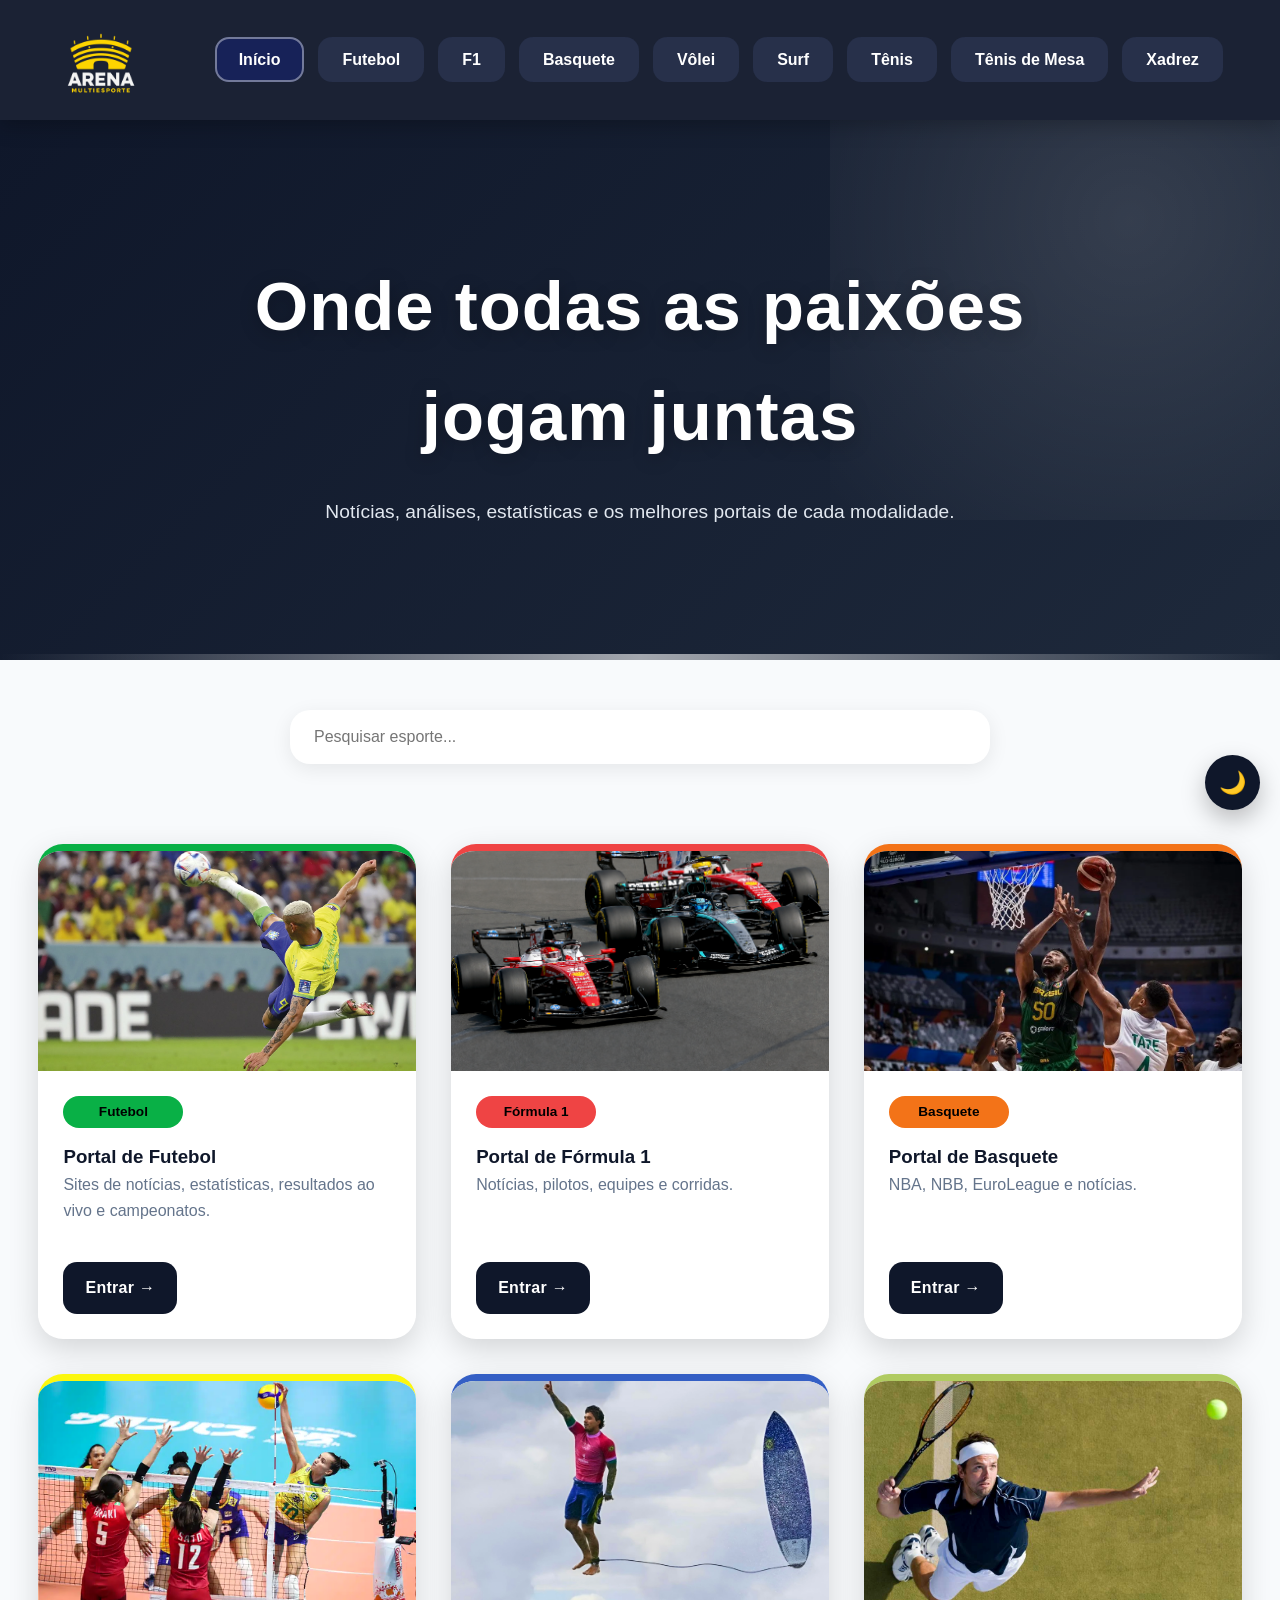
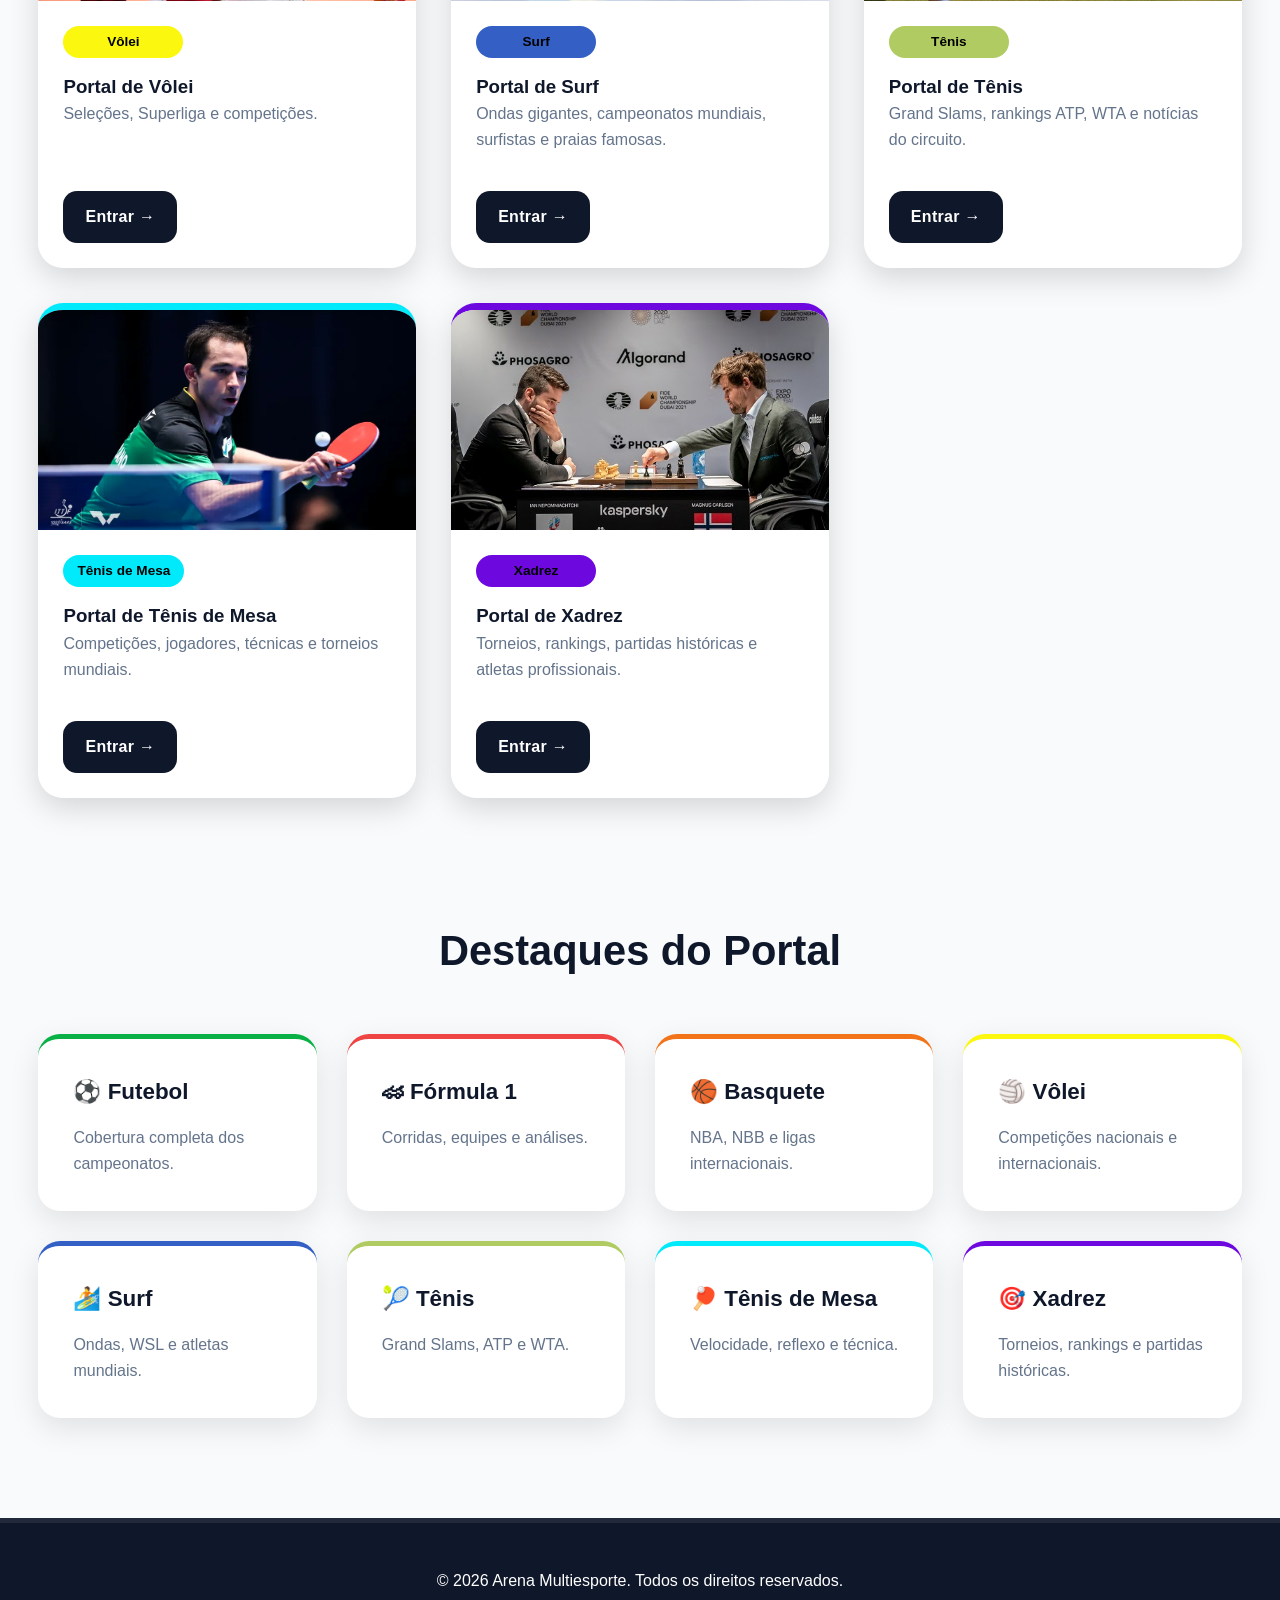
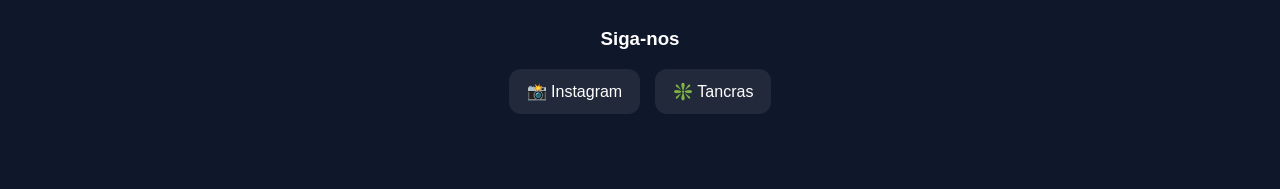
==== commit c7994795: "Update index.html" ====
--- a/index.html
+++ b/index.html
@@ -37,7 +37,7 @@
                 <ul class="nav-menu">
 
                     <li>
-                        <a href="index.html" class="nav-btn inicio-btn" data-filter="todos">
+                        <a href="index.html" class="nav-btn" data-filter="todos">
                             Início
                         </a>
                     </li>
@@ -178,7 +178,7 @@
 
                 <div class="card-image">
 
-                    <img src="img/f1/f1.jpg" alt="f1">
+                    <img src="imgnovo/f1.png" alt="f1">
 
                 </div>
 
--- a/style.css
+++ b/style.css
@@ -7,10 +7,10 @@
 RESET
 ========================================= */
 
-*{
-    margin:0;
-    padding:0;
-    box-sizing:border-box;
+* {
+    margin: 0;
+    padding: 0;
+    box-sizing: border-box;
     transition: all 0.5s ease;
 }
 
@@ -18,40 +18,40 @@
 VARIÁVEIS
 ========================================= */
 
-:root{
-
-    --dark:#0f172a;
-
-    --dark2:#27304a;
-
-    --light:#f8fafc;
-
-    --white:#ffffff;
-
-    --gray:#94a3b8;
+:root {
+
+    --dark: #0f172a;
+
+    --dark2: #27304a;
+
+    --light: #f8fafc;
+
+    --white: #ffffff;
+
+    --gray: #94a3b8;
 
     --shadow:
-    0 10px 30px rgba(0,0,0,.15);
-
-    --transition:.35s;
-
-    --radius:22px;
-
-    --futebol:#09b046;
-
-    --f1:#ef4444;
-
-    --basquete:#f37318;
-
-    --volei:#fbf70e;
-
-    --surf:#345fc5;
-
-    --tenis:#b0cb61;
-
-    --mesa:#00eafb;
-
-    --xadrez:#6d09df;
+        0 10px 30px rgba(0, 0, 0, .15);
+
+    --transition: .35s;
+
+    --radius: 22px;
+
+    --futebol: #09b046;
+
+    --f1: #ef4444;
+
+    --basquete: #f37318;
+
+    --volei: #fbf70e;
+
+    --surf: #345fc5;
+
+    --tenis: #b0cb61;
+
+    --mesa: #00eafb;
+
+    --xadrez: #6d09df;
 
 }
 
@@ -59,274 +59,275 @@
 BODY
 ========================================= */
 
-body{
+body {
 
     font-family:
-    'Segoe UI',
-    Tahoma,
-    Geneva,
-    Verdana,
-    sans-serif;
-
-    background:var(--light);
-
-    color:#334155;
-
-    overflow-x:hidden;
-
-    line-height:1.6;
+        'Segoe UI',
+        Tahoma,
+        Geneva,
+        Verdana,
+        sans-serif;
+
+    background: var(--light);
+
+    color: #334155;
+
+    overflow-x: hidden;
+
+    line-height: 1.6;
 }
 
 /* =========================================
 SCROLLBAR
 ========================================= */
 
-::-webkit-scrollbar{
-
-    width:10px;
-}
-
-::-webkit-scrollbar-track{
-
-    background:var(--dark2);
-}
-
-::-webkit-scrollbar-thumb{
-
-    background:var(--inicio);
-
-    border-radius:20px;
+::-webkit-scrollbar {
+
+    width: 10px;
+}
+
+::-webkit-scrollbar-track {
+
+    background: var(--dark2);
+}
+
+::-webkit-scrollbar-thumb {
+
+    background: var(--inicio);
+
+    border-radius: 20px;
 }
 
 /* =========================================
 HEADER
 ========================================= */
 
-header{
-
-    position:sticky;
-
-    top:0;
-
-    z-index:9999;
-
-    width:100%;
-
-    background:
-    rgba(15,23,42,.95);
-
-    backdrop-filter:blur(10px);
+header {
+
+    position: sticky;
+
+    top: 0;
+
+    z-index: 9999;
+
+    width: 100%;
+
+    background:
+        rgba(15, 23, 42, .95);
+
+    backdrop-filter: blur(10px);
 
     box-shadow:
-    0 5px 20px rgba(0,0,0,.25);
-
-    padding:10px 0;
+        0 5px 20px rgba(0, 0, 0, .25);
+
+    padding: 10px 0;
 }
 
 /* =========================================
 HEADER CONTAINER
 ========================================= */
 
-.header-container{
-
-    width:min(1400px,92%);
-
-    margin:auto;
-
-    display:flex;
-
-    align-items:center;
-
-    justify-content:space-between;
+.header-container {
+
+    width: min(1400px, 92%);
+
+    margin: auto;
+
+    display: flex;
+
+    align-items: center;
+
+    justify-content: space-between;
 }
 
 /* =========================================
 LOGO
 ========================================= */
 
-.logo{
-
-    display:flex;
-
-    align-items:center;
-
-    text-decoration:none;
-}
-
-.logo img{
-
-    width:auto;
-
-    height:100px;
-
-    object-fit:contain;
-
-    transition:var(--transition);
-}
-
-.logo img:hover{
-
-    transform:scale(1.05);
+.logo {
+
+    display: flex;
+
+    align-items: center;
+
+    text-decoration: none;
+}
+
+.logo img {
+
+    width: auto;
+
+    height: 100px;
+
+    object-fit: contain;
+
+    transition: var(--transition);
+}
+
+.logo img:hover {
+
+    transform: scale(1.05);
 }
 
 /* =========================================
 MENU
 ========================================= */
 
-.nav-menu{
-
-    display:flex;
-
-    gap:14px;
-
-    list-style:none;
-
-    flex-wrap:wrap;
+.nav-menu {
+
+    display: flex;
+
+    gap: 14px;
+
+    list-style: none;
+
+    flex-wrap: wrap;
 }
 
 /* =========================================
 BOTÕES MENU
 ========================================= */
 
-.nav-btn{
-
-    position:relative;
-
-    padding:12px 22px;
-
-    border-radius:14px;
-
-    background:var(--dark2);
-
-    color:white;
-
-    font-weight:700;
-
-    text-decoration:none;
-
-    overflow:hidden;
-
-    transition:var(--transition);
-
-    border:2px solid transparent;
+.nav-btn {
+
+    position: relative;
+
+    padding: 12px 22px;
+
+    border-radius: 14px;
+
+    background: var(--dark2);
+
+    color: white;
+
+    font-weight: 700;
+
+    text-decoration: none;
+
+    overflow: hidden;
+
+    transition: var(--transition);
+
+    border: 2px solid transparent;
 }
 
 /* =========================================
 EFEITO BOTÃO
 ========================================= */
 
-.nav-btn::before{
-
-    content:"";
-
-    position:absolute;
-
-    inset:0;
-
-    background:white;
-
-    opacity:0;
-
-    transition:var(--transition);
-}
-
-.nav-btn:hover::before{
-
-    opacity:.08;
+.nav-btn::before {
+
+    content: "";
+
+    position: absolute;
+
+    inset: 0;
+
+    background: white;
+
+    opacity: 0;
+
+    transition: var(--transition);
+}
+
+.nav-btn:hover::before {
+
+    opacity: .08;
 }
 
 /* =========================================
 BOTÃO ACTIVE
 ========================================= */
 
-.nav-btn.active{
-
-    border:2px solid white;
-
-    transform:none;
-}
-.nav-menu{
-
-    display:flex;
-
-    gap:14px;
-
-    list-style:none;
-
-    flex-wrap:wrap;
-
-    align-items:center;
+.nav-btn.active {
+
+    border: 2px solid white;
+
+    transform: none;
+}
+
+.nav-menu {
+
+    display: flex;
+
+    gap: 14px;
+
+    list-style: none;
+
+    flex-wrap: wrap;
+
+    align-items: center;
 }
 
 /* =========================================
 INÍCIO FIXO VERDE
 ========================================= */
 
-.nav-menu li:first-child .nav-btn{
-
-    background:rgba(0, 38, 255, 0.175);
+.nav-menu li:first-child .nav-btn {
+
+    background: rgba(0, 38, 255, 0.175);
     border: 2px solid rgba(255, 255, 255, 0.4);
-    color:#ffffff;
+    color: #ffffff;
 }
 
 /* FUTEBOL */
 
-.nav-btn.futebol:hover{
-
-    background:var(--futebol);
+.nav-btn.futebol:hover {
+
+    background: var(--futebol);
 }
 
 /* F1 */
 
-.nav-btn.f1:hover{
-
-    background:var(--f1);
+.nav-btn.f1:hover {
+
+    background: var(--f1);
 }
 
 /* BASQUETE */
 
-.nav-btn.basquete:hover{
-
-    background:var(--basquete);
+.nav-btn.basquete:hover {
+
+    background: var(--basquete);
 }
 
 /* VÔLEI */
 
-.nav-btn.volei:hover{
-
-    background:var(--volei);
+.nav-btn.volei:hover {
+
+    background: var(--volei);
 }
 
 /* SURF */
 
-.nav-btn.surf:hover{
-
-    background:var(--surf);
+.nav-btn.surf:hover {
+
+    background: var(--surf);
 }
 
 /* TÊNIS */
 
-.nav-btn.tenis:hover{
-
-    background:var(--tenis);
-
-    color:#ffffff;
+.nav-btn.tenis:hover {
+
+    background: var(--tenis);
+
+    color: #ffffff;
 }
 
 /* TÊNIS DE MESA */
 
-.nav-btn.mesa:hover{
-
-    background:var(--mesa);
+.nav-btn.mesa:hover {
+
+    background: var(--mesa);
 }
 
 /* XADREZ */
 
-.nav-btn.xadrez:hover{
-
-    background:var(--xadrez);
-
-    color:#ffffff;
+.nav-btn.xadrez:hover {
+
+    background: var(--xadrez);
+
+    color: #ffffff;
 }
 
 /* =========================================
@@ -341,293 +342,280 @@
 HERO
 ========================================= */
 
-.hero{
-
-    min-height:540px;
-
-    display:flex;
-
-    align-items:center;
-
-    justify-content:center;
-
-    text-align:center;
-
-    padding:40px;
-
-    position:relative;
-
-    overflow:hidden;
-
-    background:
-    linear-gradient(
-    135deg,
-    #0f172a,
-    #1e293b
-    );
+.hero {
+
+    min-height: 540px;
+
+    display: flex;
+
+    align-items: center;
+
+    justify-content: center;
+
+    text-align: center;
+
+    padding: 40px;
+
+    position: relative;
+
+    overflow: hidden;
+
+    background:
+        linear-gradient(135deg,
+            #0f172a,
+            #1e293b);
 }
 
 /* =========================================
 HERÓIS DOS ESPORTES
 ========================================= */
 
-.surf-hero{
-
-    background:
-    linear-gradient(
-    135deg,
-    #074e74,
-    #1477a5,
-    #0a9fde
-    );
-}
-
-.tenis-hero{
-
-    background:
-    linear-gradient(
-    135deg,
-    #3a6600,
-    #9fe341,
-    #c2ef7b
-    );
-}
-
-.mesa-hero{
-
-    background:
-    linear-gradient(
-    135deg,
-    #245995,
-    #3ec2f1,
-    #9fe2f7
-    );
-}
-
-.xadrez-hero{
-
-    background:
-    linear-gradient(
-    135deg,
-    #3b0378,
-    #5608b5,
-    #8004fc
-    );
+.surf-hero {
+
+    background:
+        linear-gradient(135deg,
+            #074e74,
+            #1477a5,
+            #0a9fde);
+}
+
+.tenis-hero {
+
+    background:
+        linear-gradient(135deg,
+            #3a6600,
+            #9fe341,
+            #c2ef7b);
+}
+
+.mesa-hero {
+
+    background:
+        linear-gradient(135deg,
+            #245995,
+            #3ec2f1,
+            #9fe2f7);
+}
+
+.xadrez-hero {
+
+    background:
+        linear-gradient(135deg,
+            #3b0378,
+            #5608b5,
+            #8004fc);
 }
 
 /* =========================================
 EFEITO HERO
 ========================================= */
 
-.hero::before{
-
-    content:"";
-
-    position:absolute;
-
-    width:600px;
-
-    height:600px;
-
-    background:
-    radial-gradient(
-    circle,
-    rgba(255,255,255,.12),
-    transparent
-    );
-
-    top:-200px;
-
-    right:-150px;
+.hero::before {
+
+    content: "";
+
+    position: absolute;
+
+    width: 600px;
+
+    height: 600px;
+
+    background:
+        radial-gradient(circle,
+            rgba(255, 255, 255, .12),
+            transparent);
+
+    top: -200px;
+
+    right: -150px;
 }
 
 /* =========================================
 HERO CONTENT
 ========================================= */
 
-.hero-content{
-
-    position:relative;
-
-    z-index:2;
-
-    max-width:850px;
-}
-
-.hero h2{
-
-    font-size:4.3rem;
-
-    color:white;
-
-    margin-bottom:25px;
-
-    font-weight:900;
-
-    letter-spacing:1px;
-}
-
-.hero p{
-
-    color:#e2e8f0;
-
-    font-size:1.2rem;
+.hero-content {
+
+    position: relative;
+
+    z-index: 2;
+
+    max-width: 850px;
+}
+
+.hero h2 {
+
+    font-size: 4.3rem;
+
+    color: white;
+
+    margin-bottom: 25px;
+
+    font-weight: 900;
+
+    letter-spacing: 1px;
+}
+
+.hero p {
+
+    color: #e2e8f0;
+
+    font-size: 1.2rem;
 }
 
 /* =========================================
 SEARCH
 ========================================= */
 
-.search{
-
-    width:min(700px,92%);
-
-    display:block;
-
-    margin:50px auto;
-
-    padding:18px 24px;
-
-    border:none;
-
-    outline:none;
-
-    border-radius:20px;
-
-    background:white;
-
-    font-size:1rem;
+.search {
+
+    width: min(700px, 92%);
+
+    display: block;
+
+    margin: 50px auto;
+
+    padding: 18px 24px;
+
+    border: none;
+
+    outline: none;
+
+    border-radius: 20px;
+
+    background: white;
+
+    font-size: 1rem;
 
     box-shadow:
-    0 5px 20px rgba(0,0,0,.08);
-
-    transition:var(--transition);
-}
-
-.search:focus{
-
-    transform:scale(1.01);
+        0 5px 20px rgba(0, 0, 0, .08);
+
+    transition: var(--transition);
+}
+
+.search:focus {
+
+    transform: scale(1.01);
 
     box-shadow:
-    0 10px 25px rgba(0,0,0,.12);
+        0 10px 25px rgba(0, 0, 0, .12);
 }
 
 /* =========================================
 CONTAINER
 ========================================= */
 
-.blog-container{
-
-    width:min(1450px,94%);
-
-    margin:auto;
-
-    padding:30px 0 80px;
+.blog-container {
+
+    width: min(1450px, 94%);
+
+    margin: auto;
+
+    padding: 30px 0 80px;
 }
 
 /* =========================================
 GRID
 ========================================= */
 
-.posts-grid{
-
-    display:grid;
+.posts-grid {
+
+    display: grid;
 
     grid-template-columns:
-    repeat(auto-fit,minmax(330px,1fr));
-
-    gap:35px;
+        repeat(auto-fit, minmax(330px, 1fr));
+
+    gap: 35px;
 }
 
 /* =========================================
 CARD
 ========================================= */
 
-.post-card{
-
-    position:relative;
-
-    overflow:hidden;
-
-    border-radius:25px;
-
-    background:white;
-
-    box-shadow:var(--shadow);
-
-    transition:var(--transition);
-
-    text-decoration:none;
-
-    color:inherit;
+.post-card {
+
+    position: relative;
+
+    overflow: hidden;
+
+    border-radius: 25px;
+
+    background: white;
+
+    box-shadow: var(--shadow);
+
+    transition: var(--transition);
+
+    text-decoration: none;
+
+    color: inherit;
 
     animation:
-    fadeUp .7s ease;
+        fadeUp .7s ease;
 }
 
 /* =========================================
 HOVER CARD
 ========================================= */
 
-.post-card:hover{
+.post-card:hover {
 
     transform:
-    translateY(-12px)
-    scale(1.02);
+        translateY(-12px) scale(1.02);
 
     box-shadow:
-    0 20px 40px rgba(0,0,0,.22);
+        0 20px 40px rgba(0, 0, 0, .22);
 }
 
 /* =========================================
 CARDS NOVOS ESPORTES
 ========================================= */
-.futebol-card:hover{
+.futebol-card:hover {
 
     box-shadow:
-    0 20px 40px rgba(18, 214, 57, 0.35);
-}
-
-.f1-card:hover{
+        0 20px 40px rgba(18, 214, 57, 0.35);
+}
+
+.f1-card:hover {
 
     box-shadow:
-    0 20px 40px rgba(137, 28, 28, 0.537);
-}
-
-.basquete-card:hover{
+        0 20px 40px rgba(137, 28, 28, 0.537);
+}
+
+.basquete-card:hover {
 
     box-shadow:
-    0 20px 40px rgba(215, 101, 7, 0.414);
-}
-
-.volei-card:hover{
+        0 20px 40px rgba(215, 101, 7, 0.414);
+}
+
+.volei-card:hover {
 
     box-shadow:
-    0 20px 40px rgba(255, 238, 2, 0.4);
-}
-
-.surf-card:hover{
+        0 20px 40px rgba(255, 238, 2, 0.4);
+}
+
+.surf-card:hover {
 
     box-shadow:
-    0 20px 40px rgba(14,165,233,.35);
-}
-
-.tenis-card:hover{
+        0 20px 40px rgba(14, 165, 233, .35);
+}
+
+.tenis-card:hover {
 
     box-shadow:
-    0 20px 40px rgba(132,204,22,.35);
-}
-
-.mesa-card:hover{
+        0 20px 40px rgba(132, 204, 22, .35);
+}
+
+.mesa-card:hover {
 
     box-shadow:
-    0 20px 40px rgba(5, 255, 242, 0.375);
-}
-
-.xadrez-card:hover{
+        0 20px 40px rgba(5, 255, 242, 0.375);
+}
+
+.xadrez-card:hover {
 
     box-shadow:
-    0 20px 40px rgba(150, 2, 255, 0.35);
+        0 20px 40px rgba(150, 2, 255, 0.35);
 }
 
 /* =========================================
@@ -645,416 +633,435 @@
     object-fit: cover;
     display: block;
 }
+
 /* =========================================
 CONTENT
 ========================================= */
 
-.post-content{
-
-    padding:25px;
-
-    position:relative;
-
-    z-index:2;
+.post-content {
+
+    padding: 25px;
+
+    position: relative;
+
+    z-index: 2;
 }
 
 /* =========================================
 BADGES
-========================================= */ 
-
-
-.category-badge{
-    display:inline-block;
-    width:auto;
-    min-width:unset;
-    max-width:max-content;
-    padding:6px 14px;
-    border-radius:999px;
-    font-size:0.78rem;
-    font-weight:600;
-    line-height:1;
-    margin-bottom:14px;
-}
+========================================= */
+
+
+.category-badge {
+    display: inline-block;
+    width: auto;
+    min-width: unset;
+    max-width: max-content;
+    padding: 6px 14px;
+    border-radius: 999px;
+    font-size: 0.78rem;
+    font-weight: 600;
+    line-height: 1;
+    margin-bottom: 14px;
+}
+
 /* =========================================
 CORES BADGES
 ========================================= */
 
-.category-badge.futebol{
-
+.category-badge.futebol {
+
+    background: var(--futebol);
+}
+
+.category-badge.f1 {
+
+    background: var(--f1);
+}
+
+.category-badge.basquete {
+
+    background: var(--basquete);
+}
+
+.category-badge.volei {
+
+    background: var(--volei);
+}
+
+.category-badge.surf {
+
+    background: var(--surf);
+}
+
+.category-badge.tenis {
+
+    background: var(--tenis);
+
+    color: #ffffff;
+}
+
+.category-badge.mesa {
+
+    background: var(--mesa);
+}
+
+.category-badge.xadrez {
+
+    background: var(--xadrez);
+
+    color: #ffffff;
+}
+
+/* =========================================
+PARÁGRAFOS
+========================================= */
+
+.post-content p {
+
+    color: #64748b;
+
+    margin-bottom: 20px;
+
+    min-height: 70px;
+}
+
+/* =========================================
+TÍTULOS DOS CARDS
+========================================= */
+
+.post-content h3 {
+
+    color: #0f172a;
+}
+
+/* =========================================
+BOTÃO CARD
+========================================= */
+
+.read-more {
+
+    display: inline-flex;
+
+    align-items: center;
+
+    justify-content: center;
+
+    gap: 8px;
+
+    padding: 13px 22px;
+
+    border-radius: 14px;
+
+    background: #0f172a;
+
+    color: white;
+
+    text-decoration: none;
+
+    font-weight: 700;
+
+    transition: var(--transition);
+
+    position: relative;
+
+    z-index: 5;
+
+    cursor: pointer;
+}
+
+.read-more:hover {
+
+    transform: translateY(-3px);
+
+    background: #1e293b;
+}
+.futebol-card .read-more:hover{
     background:var(--futebol);
 }
 
-.category-badge.f1{
-
+.f1-card .read-more:hover{
     background:var(--f1);
 }
 
-.category-badge.basquete{
-
+.basquete-card .read-more:hover{
     background:var(--basquete);
 }
 
-.category-badge.volei{
-
+.volei-card .read-more:hover{
     background:var(--volei);
-}
-
-.category-badge.surf{
-
-    background:var(--surf);
-}
-
-.category-badge.tenis{
-
-    background:var(--tenis);
-
-    color:#ffffff;
-}
-
-.category-badge.mesa{
-
-    background:var(--mesa);
-}
-
-.category-badge.xadrez{
-
-    background:var(--xadrez);
-
-    color:#ffffff;
-}
-
-/* =========================================
-PARÁGRAFOS
-========================================= */
-
-.post-content p{
-
-    color:#64748b;
-
-    margin-bottom:20px;
-
-    min-height:70px;
-}
-/* =========================================
-TÍTULOS DOS CARDS
-========================================= */
-
-.post-content h3{
-
     color:#0f172a;
 }
-/* =========================================
-BOTÃO CARD
-========================================= */
-
-.read-more{
-
-    display:inline-flex;
-
-    align-items:center;
-
-    justify-content:center;
-
-    gap:8px;
-
-    padding:13px 22px;
-
-    border-radius:14px;
-
-    background:#0f172a;
-
-    color:white;
-
-    text-decoration:none;
-
-    font-weight:700;
-
-    transition:var(--transition);
-
-    position:relative;
-
-    z-index:5;
-
-    cursor:pointer;
-}
-
-.read-more:hover{
-
-    transform:translateY(-3px);
-
-    background:#1e293b;
-}
-
-.surf-card .read-more:hover{
-
-    background:var(--surf);
-}
-
-.tenis-card .read-more:hover{
-
-    background:var(--tenis);
-
-    color:#0f172a;
-}
-
-.mesa-card .read-more:hover{
-
-    background:var(--mesa);
-}
-
-.xadrez-card .read-more:hover{
-
-    background:var(--xadrez);
-
-    color:#0f172a;
+.surf-card .read-more:hover {
+
+    background: var(--surf);
+}
+
+.tenis-card .read-more:hover {
+
+    background: var(--tenis);
+
+    color: #0f172a;
+}
+
+.mesa-card .read-more:hover {
+
+    background: var(--mesa);
+}
+
+.xadrez-card .read-more:hover {
+
+    background: var(--xadrez);
+
+    color: #0f172a;
 }
 
 /* =========================================
 BORDAS ESPORTES
 ========================================= */
 
-.futebol-card{
+.futebol-card {
 
     border-top:
-    7px solid var(--futebol);
-}
-
-.f1-card{
+        7px solid var(--futebol);
+}
+
+.f1-card {
 
     border-top:
-    7px solid var(--f1);
-}
-
-.basquete-card{
+        7px solid var(--f1);
+}
+
+.basquete-card {
 
     border-top:
-    7px solid var(--basquete);
-}
-
-.volei-card{
+        7px solid var(--basquete);
+}
+
+.volei-card {
 
     border-top:
-    7px solid var(--volei);
-}
-
-.surf-card{
+        7px solid var(--volei);
+}
+
+.surf-card {
 
     border-top:
-    7px solid var(--surf);
-}
-
-.tenis-card{
+        7px solid var(--surf);
+}
+
+.tenis-card {
 
     border-top:
-    7px solid var(--tenis);
-}
-
-.mesa-card{
+        7px solid var(--tenis);
+}
+
+.mesa-card {
 
     border-top:
-    7px solid var(--mesa);
-}
-
-.xadrez-card{
+        7px solid var(--mesa);
+}
+
+.xadrez-card {
 
     border-top:
-    7px solid var(--xadrez);
+        7px solid var(--xadrez);
 }
 
 /* =========================================
 DESTAQUES
 ========================================= */
 
-.highlights{
-
-    width:min(1450px,94%);
-
-    margin:40px auto 100px;
-}
-
-.highlights h2{
-
-    text-align:center;
-
-    font-size:2.6rem;
-
-    margin-bottom:50px;
-
-    color:#0f172a;
-}
-
-.highlight-grid{
-
-    display:grid;
+.highlights {
+
+    width: min(1450px, 94%);
+
+    margin: 40px auto 100px;
+}
+
+.highlights h2 {
+
+    text-align: center;
+
+    font-size: 2.6rem;
+
+    margin-bottom: 50px;
+
+    color: #0f172a;
+}
+
+.highlight-grid {
+
+    display: grid;
 
     grid-template-columns:
-    repeat(auto-fit,minmax(260px,1fr));
-
-    gap:30px;
-}
-
-.highlight-card{
-
-    background:white;
-
-    border-radius:22px;
-
-    padding:35px;
+        repeat(auto-fit, minmax(260px, 1fr));
+
+    gap: 30px;
+}
+
+.highlight-card {
+
+    background: white;
+
+    border-radius: 22px;
+
+    padding: 35px;
 
     box-shadow:
-    0 10px 30px rgba(0,0,0,.10);
-
-    transition:var(--transition);
-}
-
-.highlight-card:hover{
+        0 10px 30px rgba(0, 0, 0, .10);
+
+    transition: var(--transition);
+}
+
+.highlight-card:hover {
 
     transform:
-    translateY(-8px);
+        translateY(-8px);
 
     box-shadow:
-    0 18px 35px rgba(0,0,0,.18);
-}
-
-.highlight-card h3{
-
-    font-size:1.4rem;
-
-    margin-bottom:15px;
-
-    color:#0f172a;
-}
-
-.highlight-card p{
-
-    color:#64748b;
+        0 18px 35px rgba(0, 0, 0, .18);
+}
+
+.highlight-card h3 {
+
+    font-size: 1.4rem;
+
+    margin-bottom: 15px;
+
+    color: #0f172a;
+}
+
+.highlight-card p {
+
+    color: #64748b;
 }
 
 /* =========================================
 FOOTER
 ========================================= */
 
-footer{
-
-    background:#0f172a;
-
-    color:white;
-
-    text-align:center;
-
-    padding:45px 20px;
-
-    margin-top:80px;
+footer {
+
+    background: #0f172a;
+
+    color: white;
+
+    text-align: center;
+
+    padding: 45px 20px;
+
+    margin-top: 80px;
 }
 
 /* =========================================
 DARK MODE
 ========================================= */
 
-body.dark{
-
-    background:#151d31;
-
-    color:white;
-}
-
-body.dark header{
-
-    background:
-    rgba(2,6,23,.95);
-}
-
-body.dark .search{
-
-    background:#1e293b;
-
-    color:white;
-}
-
-body.dark .post-card{
-
-    background:#1e293b;
-}
-
-body.dark .highlight-card{
-
-    background:#1e293b;
+body.dark {
+
+    background: #151d31;
+
+    color: white;
+}
+
+body.dark header {
+
+    background:
+        rgba(2, 6, 23, .95);
+}
+
+body.dark .search {
+
+    background: #1e293b;
+
+    color: white;
+}
+
+body.dark .post-card {
+
+    background: #1e293b;
+}
+
+body.dark .highlight-card {
+
+    background: #1e293b;
 }
 
 body.dark .post-content h3,
 body.dark .highlights h2,
-body.dark .highlight-card h3{
-
-    color:white;
+body.dark .highlight-card h3 {
+
+    color: white;
 }
 
 body.dark .post-content p,
-body.dark .highlight-card p{
-
-    color:#cbd5e1;
+body.dark .highlight-card p {
+
+    color: #cbd5e1;
 }
 
 /* =========================================
 BOTÃO DARK MODE
 ========================================= */
 
-#darkModeBtn{
-
-    position:fixed;
-
-    right:20px;
-
-    bottom:20px;
-
-    width:60px;
-
-    height:60px;
-
-    border:none;
-
-    border-radius:50%;
-
-    background:#0f172a;
-
-    color:white;
-
-    font-size:24px;
-
-    cursor:pointer;
-
-    z-index:9999;
+#darkModeBtn {
+
+    position: fixed;
+
+    right: 20px;
+
+    bottom: 20px;
+
+    width: 60px;
+
+    height: 60px;
+
+    border: none;
+
+    border-radius: 50%;
+
+    background: #0f172a;
+
+    color: white;
+
+    font-size: 24px;
+
+    cursor: pointer;
+
+    z-index: 9999;
 
     box-shadow:
-    0 10px 25px rgba(0,0,0,.25);
-
-    transition:var(--transition);
-}
-
-#darkModeBtn:hover{
-
-    transform:scale(1.1);
+        0 10px 25px rgba(0, 0, 0, .25);
+
+    transition: var(--transition);
+}
+
+#darkModeBtn:hover {
+
+    transform: scale(1.1);
 }
 
 /* =========================================
 ANIMAÇÕES
 ========================================= */
 
-@keyframes fadeUp{
-
-    from{
-
-        opacity:0;
+@keyframes fadeUp {
+
+    from {
+
+        opacity: 0;
 
         transform:
-        translateY(40px);
-    }
-
-    to{
-
-        opacity:1;
+            translateY(40px);
+    }
+
+    to {
+
+        opacity: 1;
 
         transform:
-        translateY(0);
+            translateY(0);
     }
 }
 
@@ -1062,17 +1069,17 @@
 RESPONSIVO
 ========================================= */
 
-@media(max-width:1100px){
-
-    .hero h2{
-
-        font-size:3.4rem;
-    }
-
-    .posts-grid{
+@media(max-width:1100px) {
+
+    .hero h2 {
+
+        font-size: 3.4rem;
+    }
+
+    .posts-grid {
 
         grid-template-columns:
-        repeat(auto-fit,minmax(280px,1fr));
+            repeat(auto-fit, minmax(280px, 1fr));
     }
 }
 
@@ -1084,31 +1091,31 @@
 TABLET
 ========================================= */
 
-@media(max-width:850px){
-
-    .header-container{
-        flex-direction:column;
-        gap:16px;
-    }
-
-    .nav-menu{
-        justify-content:center;
-        gap:10px;
-    }
-
-    .nav-btn{
-        width:auto;
-        padding:10px 14px;
-        font-size:.85rem;
-        text-align:center;
-    }
-
-    .hero{
-        min-height:420px;
-    }
-
-    .hero h2{
-        font-size:2.5rem;
+@media(max-width:850px) {
+
+    .header-container {
+        flex-direction: column;
+        gap: 16px;
+    }
+
+    .nav-menu {
+        justify-content: center;
+        gap: 10px;
+    }
+
+    .nav-btn {
+        width: auto;
+        padding: 10px 14px;
+        font-size: .85rem;
+        text-align: center;
+    }
+
+    .hero {
+        min-height: 420px;
+    }
+
+    .hero h2 {
+        font-size: 2.5rem;
     }
 }
 
@@ -1116,43 +1123,43 @@
 MOBILE
 ========================================= */
 
-@media(max-width:600px){
-
-    .header-container{
-        width:96%;
-    }
-
-    .nav-menu{
-        display:flex;
-        flex-wrap:wrap;
-        justify-content:center;
-        gap:8px;
-    }
-
-    .nav-btn{
-        width:auto;
-        padding:9px 12px;
-        font-size:.78rem;
-    }
-
-    .logo img{
-        height:60px;
-    }
-
-    .posts-grid{
-        grid-template-columns:1fr;
-    }
-
-    .card-image{
-        height:190px;
-    }
-
-    .hero h2{
-        font-size:2rem;
-    }
-
-    .hero p{
-        font-size:.95rem;
+@media(max-width:600px) {
+
+    .header-container {
+        width: 96%;
+    }
+
+    .nav-menu {
+        display: flex;
+        flex-wrap: wrap;
+        justify-content: center;
+        gap: 8px;
+    }
+
+    .nav-btn {
+        width: auto;
+        padding: 9px 12px;
+        font-size: .78rem;
+    }
+
+    .logo img {
+        height: 60px;
+    }
+
+    .posts-grid {
+        grid-template-columns: 1fr;
+    }
+
+    .card-image {
+        height: 190px;
+    }
+
+    .hero h2 {
+        font-size: 2rem;
+    }
+
+    .hero p {
+        font-size: .95rem;
     }
 }
 
@@ -1160,7 +1167,7 @@
 CORREÇÃO DOS LINKS DOS CARDS
 ========================================= */
 
-.post-card{
+.post-card {
     position: relative;
     z-index: 1;
 }
@@ -1169,7 +1176,7 @@
 CORREÇÃO DO OVERLAY DOS BOTÕES
 ========================================= */
 
-.nav-btn::before{
+.nav-btn::before {
     pointer-events: none;
 }
 
@@ -1184,147 +1191,129 @@
 .surf-card::after,
 .tenis-card::after,
 .mesa-card::after,
-.xadrez-card::after{
-
-    content:"";
-
-    position:absolute;
-
-    inset:0;
-
-    opacity:0;
-
-    transition:var(--transition);
-
-    pointer-events:none;
-}
-
-.futebol-card::after{
-
-    background:
-    radial-gradient(
-    circle at top,
-    rgba(9,176,70,.18),
-    transparent 70%
-    );
-}
-
-.f1-card::after{
-
-    background:
-    radial-gradient(
-    circle at top,
-    rgba(239,68,68,.18),
-    transparent 70%
-    );
-}
-
-.basquete-card::after{
-
-    background:
-    radial-gradient(
-    circle at top,
-    rgba(243,115,24,.18),
-    transparent 70%
-    );
-}
-
-.volei-card::after{
-
-    background:
-    radial-gradient(
-    circle at top,
-    rgba(251,247,14,.18),
-    transparent 70%
-    );
-}
-
-.surf-card::after{
-
-    background:
-    radial-gradient(
-    circle at top,
-    rgba(52,95,197,.18),
-    transparent 70%
-    );
-}
-
-.tenis-card::after{
-
-    background:
-    radial-gradient(
-    circle at top,
-    rgba(176,203,97,.18),
-    transparent 70%
-    );
-}
-
-.mesa-card::after{
-
-    background:
-    radial-gradient(
-    circle at top,
-    rgba(0,234,251,.18),
-    transparent 70%
-    );
-}
-
-.xadrez-card::after{
-
-    background:
-    radial-gradient(
-    circle at top,
-    rgba(109,9,223,.18),
-    transparent 70%
-    );
-}
-
-.post-card:hover::after{
-
-    opacity:1;
+.xadrez-card::after {
+
+    content: "";
+
+    position: absolute;
+
+    inset: 0;
+
+    opacity: 0;
+
+    transition: var(--transition);
+
+    pointer-events: none;
+}
+
+.futebol-card::after {
+
+    background:
+        radial-gradient(circle at top,
+            rgba(9, 176, 70, .18),
+            transparent 70%);
+}
+
+.f1-card::after {
+
+    background:
+        radial-gradient(circle at top,
+            rgba(239, 68, 68, .18),
+            transparent 70%);
+}
+
+.basquete-card::after {
+
+    background:
+        radial-gradient(circle at top,
+            rgba(243, 115, 24, .18),
+            transparent 70%);
+}
+
+.volei-card::after {
+
+    background:
+        radial-gradient(circle at top,
+            rgba(251, 247, 14, .18),
+            transparent 70%);
+}
+
+.surf-card::after {
+
+    background:
+        radial-gradient(circle at top,
+            rgba(52, 95, 197, .18),
+            transparent 70%);
+}
+
+.tenis-card::after {
+
+    background:
+        radial-gradient(circle at top,
+            rgba(176, 203, 97, .18),
+            transparent 70%);
+}
+
+.mesa-card::after {
+
+    background:
+        radial-gradient(circle at top,
+            rgba(0, 234, 251, .18),
+            transparent 70%);
+}
+
+.xadrez-card::after {
+
+    background:
+        radial-gradient(circle at top,
+            rgba(109, 9, 223, .18),
+            transparent 70%);
+}
+
+.post-card:hover::after {
+
+    opacity: 1;
 }
 
 /* =========================================
 LINHA DECORATIVA HERO
 ========================================= */
 
-.hero::after{
-
-    content:"";
-
-    position:absolute;
-
-    bottom:0;
-
-    left:0;
-
-    width:100%;
-
-    height:6px;
-
-    background:
-    linear-gradient(
-    90deg,
-    transparent,
-    rgba(255,255,255,.6),
-    transparent
-    );
+.hero::after {
+
+    content: "";
+
+    position: absolute;
+
+    bottom: 0;
+
+    left: 0;
+
+    width: 100%;
+
+    height: 6px;
+
+    background:
+        linear-gradient(90deg,
+            transparent,
+            rgba(255, 255, 255, .6),
+            transparent);
 }
 
 /* =========================================
 ANIMAÇÃO BOTÕES MENU
 ========================================= */
 
-.nav-btn{
+.nav-btn {
 
     transform:
-    translateY(0);
-}
-
-.nav-btn:hover{
+        translateY(0);
+}
+
+.nav-btn:hover {
 
     transform:
-    translateY(-3px);
+        translateY(-3px);
 }
 
 /* =========================================
@@ -1337,44 +1326,68 @@
 .nav-btn.surf.active,
 .nav-btn.tenis.active,
 .nav-btn.mesa.active,
-.nav-btn.xadrez.active{
-    color:#000;
-}
-
-.nav-btn.futebol.active{ background:var(--futebol); }
-.nav-btn.f1.active{ background:var(--f1); }
-.nav-btn.basquete.active{ background:var(--basquete); }
-.nav-btn.volei.active{ background:var(--volei); }
-.nav-btn.surf.active{ background:var(--surf); }
-.nav-btn.tenis.active{ background:var(--tenis); }
-.nav-btn.mesa.active{ background:var(--mesa); }
-.nav-btn.xadrez.active{ background:var(--xadrez); }
+.nav-btn.xadrez.active {
+    color: #000;
+}
+
+.nav-btn.futebol.active {
+    background: var(--futebol);
+}
+
+.nav-btn.f1.active {
+    background: var(--f1);
+}
+
+.nav-btn.basquete.active {
+    background: var(--basquete);
+}
+
+.nav-btn.volei.active {
+    background: var(--volei);
+}
+
+.nav-btn.surf.active {
+    background: var(--surf);
+}
+
+.nav-btn.tenis.active {
+    background: var(--tenis);
+}
+
+.nav-btn.mesa.active {
+    background: var(--mesa);
+}
+
+.nav-btn.xadrez.active {
+    background: var(--xadrez);
+}
+
 /* =========================================
 HERO ANIMADO
 ========================================= */
 
-.hero-content{
+.hero-content {
 
     animation:
-    heroFade 1s ease;
-}
-
-@keyframes heroFade{
-
-    from{
-
-        opacity:0;
+        heroFade 1s ease;
+}
+
+@keyframes heroFade {
+
+    from {
+
+        opacity: 0;
 
         transform:
-        translateY(50px);
-    }
-
-    to{
-
-        opacity:1;
+            translateY(50px);
+    }
+
+    to {
+
+        opacity: 1;
 
         transform:
-        translateY(0);
+            translateY(0);
     }
 }
 
@@ -1382,188 +1395,187 @@
 EFEITO IMAGENS
 ========================================= */
 
-.card-image img{
+.card-image img {
 
     filter:
-    saturate(1.05)
-    contrast(1.02);
+        saturate(1.05) contrast(1.02);
 }
 
 /* =========================================
 SCROLL SUAVE
 ========================================= */
 
-html{
-
-    scroll-behavior:smooth;
+html {
+
+    scroll-behavior: smooth;
 }
 
 /* =========================================
 BORDAS DIFERENTES HERO
 ========================================= */
 
-.surf-hero{
+.surf-hero {
 
     border-bottom:
-    6px solid var(--surf);
-}
-
-.tenis-hero{
+        6px solid var(--surf);
+}
+
+.tenis-hero {
 
     border-bottom:
-    6px solid var(--tenis);
-}
-
-.mesa-hero{
+        6px solid var(--tenis);
+}
+
+.mesa-hero {
 
     border-bottom:
-    6px solid var(--mesa);
-}
-
-.xadrez-hero{
+        6px solid var(--mesa);
+}
+
+.xadrez-hero {
 
     border-bottom:
-    6px solid var(--xadrez);
+        6px solid var(--xadrez);
 }
 
 /* =========================================
 DESTAQUES COLORIDOS
 ========================================= */
 
-.highlight-card{
+.highlight-card {
 
     border-top:
-    5px solid transparent;
-}
-
-.highlight-card:nth-child(1){
-
-    border-color:var(--futebol);
-}
-
-.highlight-card:nth-child(2){
-
-    border-color:var(--f1);
-}
-
-.highlight-card:nth-child(3){
-
-    border-color:var(--basquete);
-}
-
-.highlight-card:nth-child(4){
-
-    border-color:var(--volei);
-}
-
-.highlight-card:nth-child(5){
-
-    border-color:var(--surf);
-}
-
-.highlight-card:nth-child(6){
-
-    border-color:var(--tenis);
-}
-
-.highlight-card:nth-child(7){
-
-    border-color:var(--mesa);
-}
-
-.highlight-card:nth-child(8){
-
-    border-color:var(--xadrez);
+        5px solid transparent;
+}
+
+.highlight-card:nth-child(1) {
+
+    border-color: var(--futebol);
+}
+
+.highlight-card:nth-child(2) {
+
+    border-color: var(--f1);
+}
+
+.highlight-card:nth-child(3) {
+
+    border-color: var(--basquete);
+}
+
+.highlight-card:nth-child(4) {
+
+    border-color: var(--volei);
+}
+
+.highlight-card:nth-child(5) {
+
+    border-color: var(--surf);
+}
+
+.highlight-card:nth-child(6) {
+
+    border-color: var(--tenis);
+}
+
+.highlight-card:nth-child(7) {
+
+    border-color: var(--mesa);
+}
+
+.highlight-card:nth-child(8) {
+
+    border-color: var(--xadrez);
 }
 
 /* =========================================
 SOMBRA MENU
 ========================================= */
 
-.nav-menu{
-
-    padding:6px;
+.nav-menu {
+
+    padding: 6px;
 }
 
 /* =========================================
 EFEITO SEARCH
 ========================================= */
 
-.search:hover{
+.search:hover {
 
     box-shadow:
-    0 15px 35px rgba(0,0,0,.15);
+        0 15px 35px rgba(0, 0, 0, .15);
 }
 
 /* =========================================
 BOTÕES DOS CARDS
 ========================================= */
 
-.read-more{
-
-    letter-spacing:.3px;
-}
-
-.read-more:active{
+.read-more {
+
+    letter-spacing: .3px;
+}
+
+.read-more:active {
 
     transform:
-    scale(.96);
+        scale(.96);
 }
 
 /* =========================================
 CARDS MAIS SUAVES
 ========================================= */
 
-.post-card{
+.post-card {
 
     backdrop-filter:
-    blur(6px);
+        blur(6px);
 }
 
 /* =========================================
 EFEITO NO FOOTER
 ========================================= */
 
-footer{
+footer {
 
     border-top:
-    5px solid rgba(255,255,255,.08);
+        5px solid rgba(255, 255, 255, .08);
 }
 
 /* =========================================
 TEXT SHADOW HERO
 ========================================= */
 
-.hero h2{
+.hero h2 {
 
     text-shadow:
-    0 4px 18px rgba(0,0,0,.25);
+        0 4px 18px rgba(0, 0, 0, .25);
 }
 
 /* =========================================
 RESPONSIVO EXTRA
 ========================================= */
 
-@media(max-width:480px){
-
-    .hero h2{
-
-        line-height:1.1;
-    }
-
-    .hero-content{
-
-        width:100%;
-    }
-
-    .search{
-
-        width:92%;
-    }
-
-    .nav-menu{
-
-        gap:10px;
+@media(max-width:480px) {
+
+    .hero h2 {
+
+        line-height: 1.1;
+    }
+
+    .hero-content {
+
+        width: 100%;
+    }
+
+    .search {
+
+        width: 92%;
+    }
+
+    .nav-menu {
+
+        gap: 10px;
     }
 }
 
@@ -1571,316 +1583,315 @@
 ANIMAÇÃO CARDS
 ========================================= */
 
-.post-card:nth-child(1){
-
-    animation-delay:.1s;
-}
-
-.post-card:nth-child(2){
-
-    animation-delay:.2s;
-}
-
-.post-card:nth-child(3){
-
-    animation-delay:.3s;
-}
-
-.post-card:nth-child(4){
-
-    animation-delay:.4s;
-}
-
-.post-card:nth-child(5){
-
-    animation-delay:.5s;
-}
-
-.post-card:nth-child(6){
-
-    animation-delay:.6s;
-}
-
-.post-card:nth-child(7){
-
-    animation-delay:.7s;
-}
-
-.post-card:nth-child(8){
-
-    animation-delay:.8s;
-}
-
-.post-card:nth-child(9){
-
-    animation-delay:.9s;
-}
-
-.post-card:nth-child(10){
-
-    animation-delay:1s;
-}
-
-.post-card:nth-child(11){
-
-    animation-delay:1.1s;
-}
-
-.post-card:nth-child(12){
-
-    animation-delay:1.2s;
-}
+.post-card:nth-child(1) {
+
+    animation-delay: .1s;
+}
+
+.post-card:nth-child(2) {
+
+    animation-delay: .2s;
+}
+
+.post-card:nth-child(3) {
+
+    animation-delay: .3s;
+}
+
+.post-card:nth-child(4) {
+
+    animation-delay: .4s;
+}
+
+.post-card:nth-child(5) {
+
+    animation-delay: .5s;
+}
+
+.post-card:nth-child(6) {
+
+    animation-delay: .6s;
+}
+
+.post-card:nth-child(7) {
+
+    animation-delay: .7s;
+}
+
+.post-card:nth-child(8) {
+
+    animation-delay: .8s;
+}
+
+.post-card:nth-child(9) {
+
+    animation-delay: .9s;
+}
+
+.post-card:nth-child(10) {
+
+    animation-delay: 1s;
+}
+
+.post-card:nth-child(11) {
+
+    animation-delay: 1.1s;
+}
+
+.post-card:nth-child(12) {
+
+    animation-delay: 1.2s;
+}
+
 /* =========================================
 HERÓIS FUTEBOL
 ========================================= */
 
-.futebol-hero{
-
-    background:
-    linear-gradient(
-    135deg,
-    #065f46,
-    #16a34a,
-    #4ade80
-    );
+.futebol-hero {
+
+    background:
+        linear-gradient(135deg,
+            #065f46,
+            #16a34a,
+            #4ade80);
 
     border-bottom:
-    6px solid var(--futebol);
+        6px solid var(--futebol);
 }
 
 /* =========================================
 HERÓIS F1
 ========================================= */
 
-.f1-hero{
-
-    background:
-    linear-gradient(
-    135deg,
-    #580505,
-    #f30303,
-    #f66767
-    );
+.f1-hero {
+
+    background:
+        linear-gradient(135deg,
+            #580505,
+            #f30303,
+            #f66767);
 
     border-bottom:
-    6px solid var(--f1);
+        6px solid var(--f1);
 }
 
 /* =========================================
 HERÓIS BASQUETE
 ========================================= */
 
-.basquete-hero{
-
-    background:
-    linear-gradient(
-    135deg,
-    #d64718,
-    #f58f58,
-    #f8a765
-    );
+.basquete-hero {
+
+    background:
+        linear-gradient(135deg,
+            #d64718,
+            #f58f58,
+            #f8a765);
 
     border-bottom:
-    6px solid var(--basquete);
+        6px solid var(--basquete);
 }
 
 /* =========================================
 HERÓIS VÔLEI
 ========================================= */
 
-.volei-hero{
-
-    background:
-    linear-gradient(
-    135deg,
-    #ca8a04,
-    #fde047,
-    #fef08a
-    );
+.volei-hero {
+
+    background:
+        linear-gradient(135deg,
+            #ca8a04,
+            #fde047,
+            #fef08a);
 
     border-bottom:
-    6px solid var(--volei);
-}
+        6px solid var(--volei);
+}
+
 /* =========================================
 DESTAQUES SURF
 ========================================= */
 
-.surf-highlight{
+.surf-highlight {
 
     border-top:
-    5px solid var(--surf);
+        5px solid var(--surf);
 }
 
 /* =========================================
 DESTAQUES TÊNIS
 ========================================= */
 
-.tenis-highlight{
+.tenis-highlight {
 
     border-top:
-    5px solid var(--tenis);
+        5px solid var(--tenis);
 }
 
 /* =========================================
 DESTAQUES TÊNIS DE MESA
 ========================================= */
 
-.mesa-highlight{
+.mesa-highlight {
 
     border-top:
-    5px solid var(--mesa);
+        5px solid var(--mesa);
 }
 
 /* =========================================
 DESTAQUES XADREZ
 ========================================= */
 
-.xadrez-highlight{
+.xadrez-highlight {
 
     border-top:
-    5px solid var(--xadrez);
-}
+        5px solid var(--xadrez);
+}
+
 /* =========================================
 REDES SOCIAIS FOOTER
 ========================================= */
 
-.footer-social{
-
-    margin:30px 0;
-}
-
-.footer-social h3{
-
-    margin-bottom:15px;
-
-    color:white;
-}
-
-.social-links{
-
-    display:flex;
-
-    justify-content:center;
-
-    flex-wrap:wrap;
-
-    gap:15px;
-}
-
-.social-links a{
-
-    color:white;
-
-    text-decoration:none;
-
-    padding:10px 18px;
-
-    border-radius:12px;
-
-    background:rgba(255,255,255,.08);
-
-    transition:.3s;
-}
-
-.social-links a:hover{
-
-    transform:translateY(-3px);
-
-    background:rgba(255,255,255,.18);
-}
+.footer-social {
+
+    margin: 30px 0;
+}
+
+.footer-social h3 {
+
+    margin-bottom: 15px;
+
+    color: white;
+}
+
+.social-links {
+
+    display: flex;
+
+    justify-content: center;
+
+    flex-wrap: wrap;
+
+    gap: 15px;
+}
+
+.social-links a {
+
+    color: white;
+
+    text-decoration: none;
+
+    padding: 10px 18px;
+
+    border-radius: 12px;
+
+    background: rgba(255, 255, 255, .08);
+
+    transition: .3s;
+}
+
+.social-links a:hover {
+
+    transform: translateY(-3px);
+
+    background: rgba(255, 255, 255, .18);
+}
+
 /* =========================================
 PADRONIZAR BOTÃO DOS CARDS
 ========================================= */
 
-.post-card{
-    display:flex;
-    flex-direction:column;
-    height:100%;
-}
-
-.post-content{
-    flex:1;
-    display:flex;
-    flex-direction:column;
-}
-
-.read-more{
-    margin-top:auto;
-    align-self:flex-start;
-}
+.post-card {
+    display: flex;
+    flex-direction: column;
+    height: 100%;
+}
+
+.post-content {
+    flex: 1;
+    display: flex;
+    flex-direction: column;
+}
+
+.read-more {
+    margin-top: auto;
+    align-self: flex-start;
+}
+
 /* =========================================
 PADRONIZAR BADGES DOS CARDS
 ========================================= */
 
-.category-badge{
-    display:inline-flex;
-    align-items:center;
-    justify-content:center;
-    min-width:120px;
-    height:32px;
-    padding:0 14px;
-    font-size:0.85rem;
-    font-weight:600;
-}
+.category-badge {
+    display: inline-flex;
+    align-items: center;
+    justify-content: center;
+    min-width: 120px;
+    height: 32px;
+    padding: 0 14px;
+    font-size: 0.85rem;
+    font-weight: 600;
+}
+
 /* Forçar cor do texto das badges */
 
-.category-badge{
-    color:rgb(0, 0, 0) !important;
-}
-
-body.dark .category-badge{
-    color:rgb(255, 255, 255) !important;
-}
+.category-badge {
+    color: rgb(0, 0, 0) !important;
+}
+
+body.dark .category-badge {
+    color: rgb(255, 255, 255) !important;
+}
+
 /* =========================================
 CORREÇÃO HEADER RESPONSIVO
 ========================================= */
 
-@media(max-width:900px){
-
-    header{
-        position:relative;
-    }
-
-    .header-container{
-        flex-direction:column;
-        gap:15px;
-        width:96%;
-    }
-
-    .logo img{
-        height:58px;
-    }
-
-    .nav-menu{
-        display:flex;
-        flex-wrap:wrap;
-        justify-content:center;
-        align-items:center;
-        gap:8px;
-        padding:0;
-    }
-
-    .nav-btn{
-        display:inline-block;
-        width:auto;
-        padding:9px 12px;
-        font-size:.78rem;
-        white-space:nowrap;
-    }
-}
-
-@media(max-width:480px){
-
-    .nav-menu{
-        gap:6px;
-    }
-
-    .nav-btn{
-        padding:8px 10px;
-        font-size:.72rem;
-    }
-
-    .logo img{
-        height:50px;
-    }
-}
+@media(max-width:900px) {
+
+    header {
+        position: relative;
+    }
+
+    .header-container {
+        flex-direction: column;
+        gap: 15px;
+        width: 96%;
+    }
+
+    .logo img {
+        height: 58px;
+    }
+
+    .nav-menu {
+        display: flex;
+        flex-wrap: wrap;
+        justify-content: center;
+        align-items: center;
+        gap: 8px;
+        padding: 0;
+    }
+
+    .nav-btn {
+        display: inline-block;
+        width: auto;
+        padding: 9px 12px;
+        font-size: .78rem;
+        white-space: nowrap;
+    }
+}
+
+@media(max-width:480px) {
+
+    .nav-menu {
+        gap: 6px;
+    }
+
+    .nav-btn {
+        padding: 8px 10px;
+        font-size: .72rem;
+    }
+
+    .logo img {
+        height: 50px;
+    }
+}
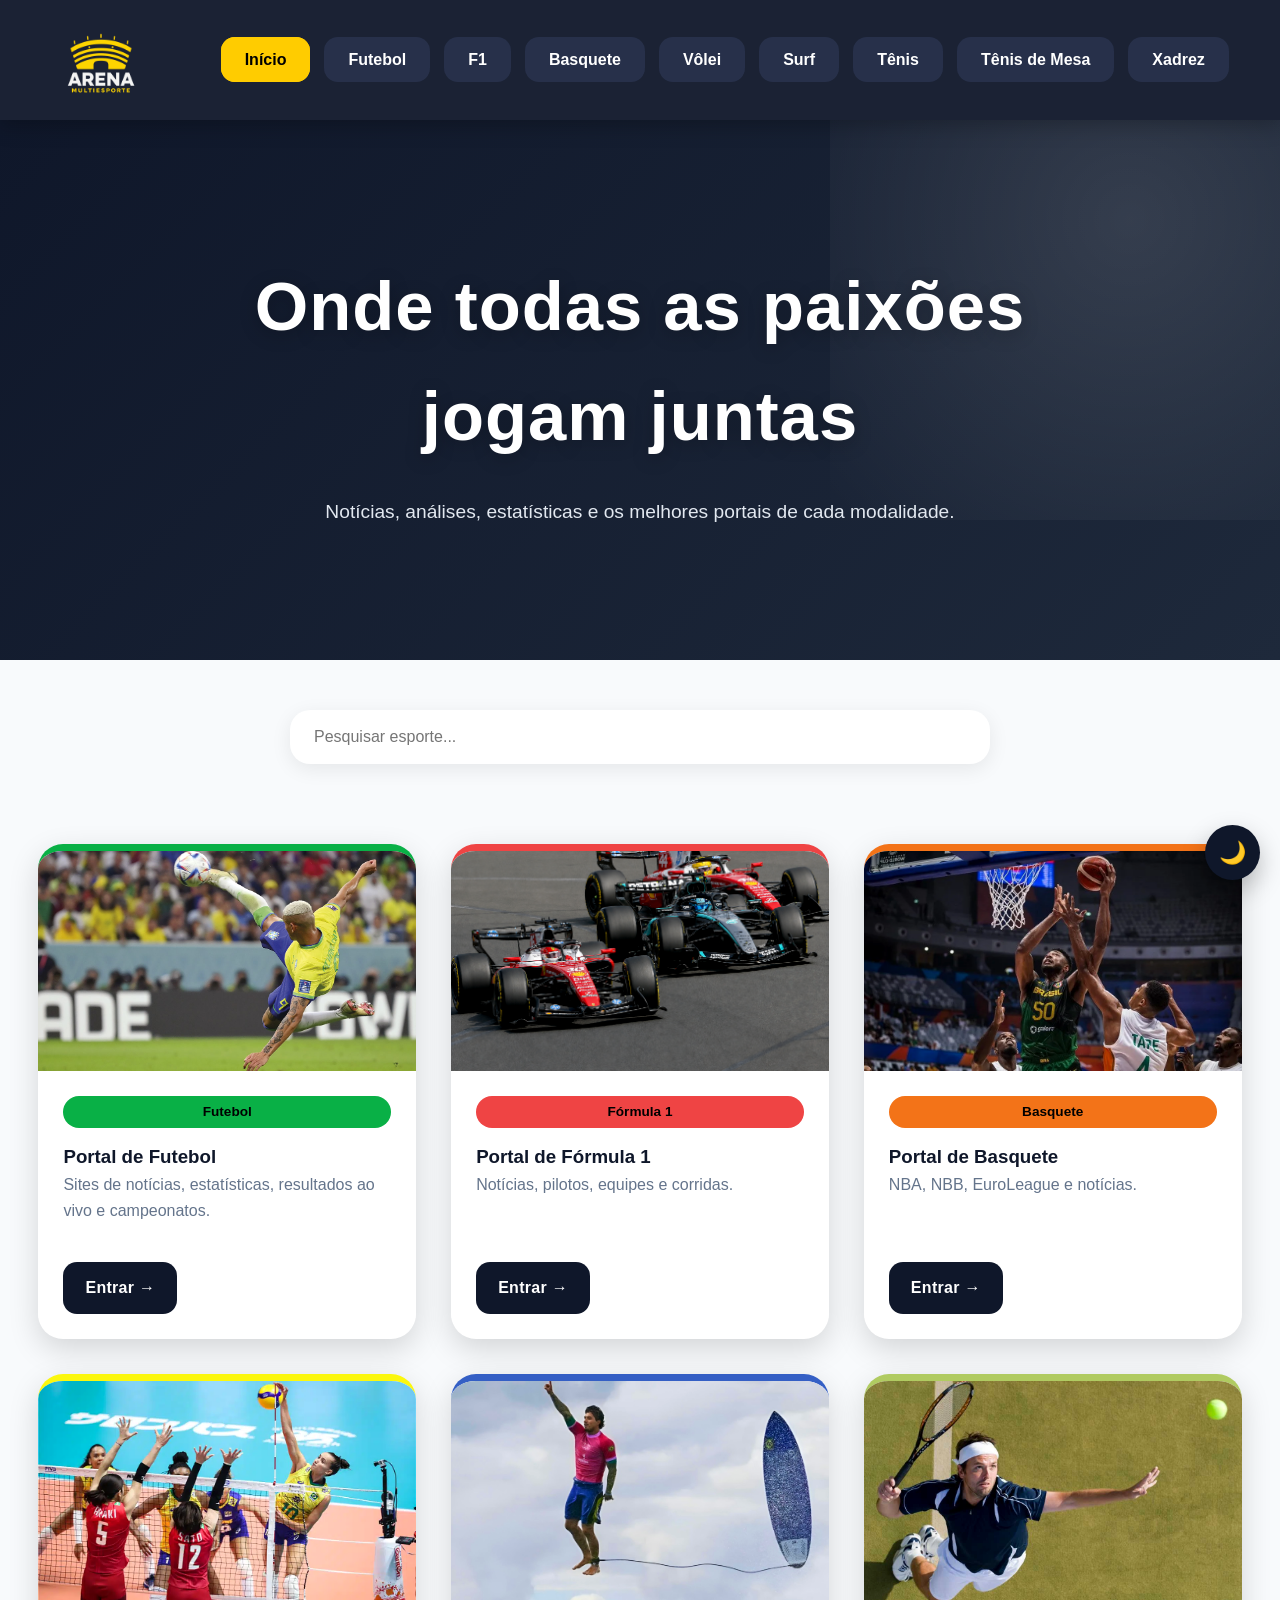
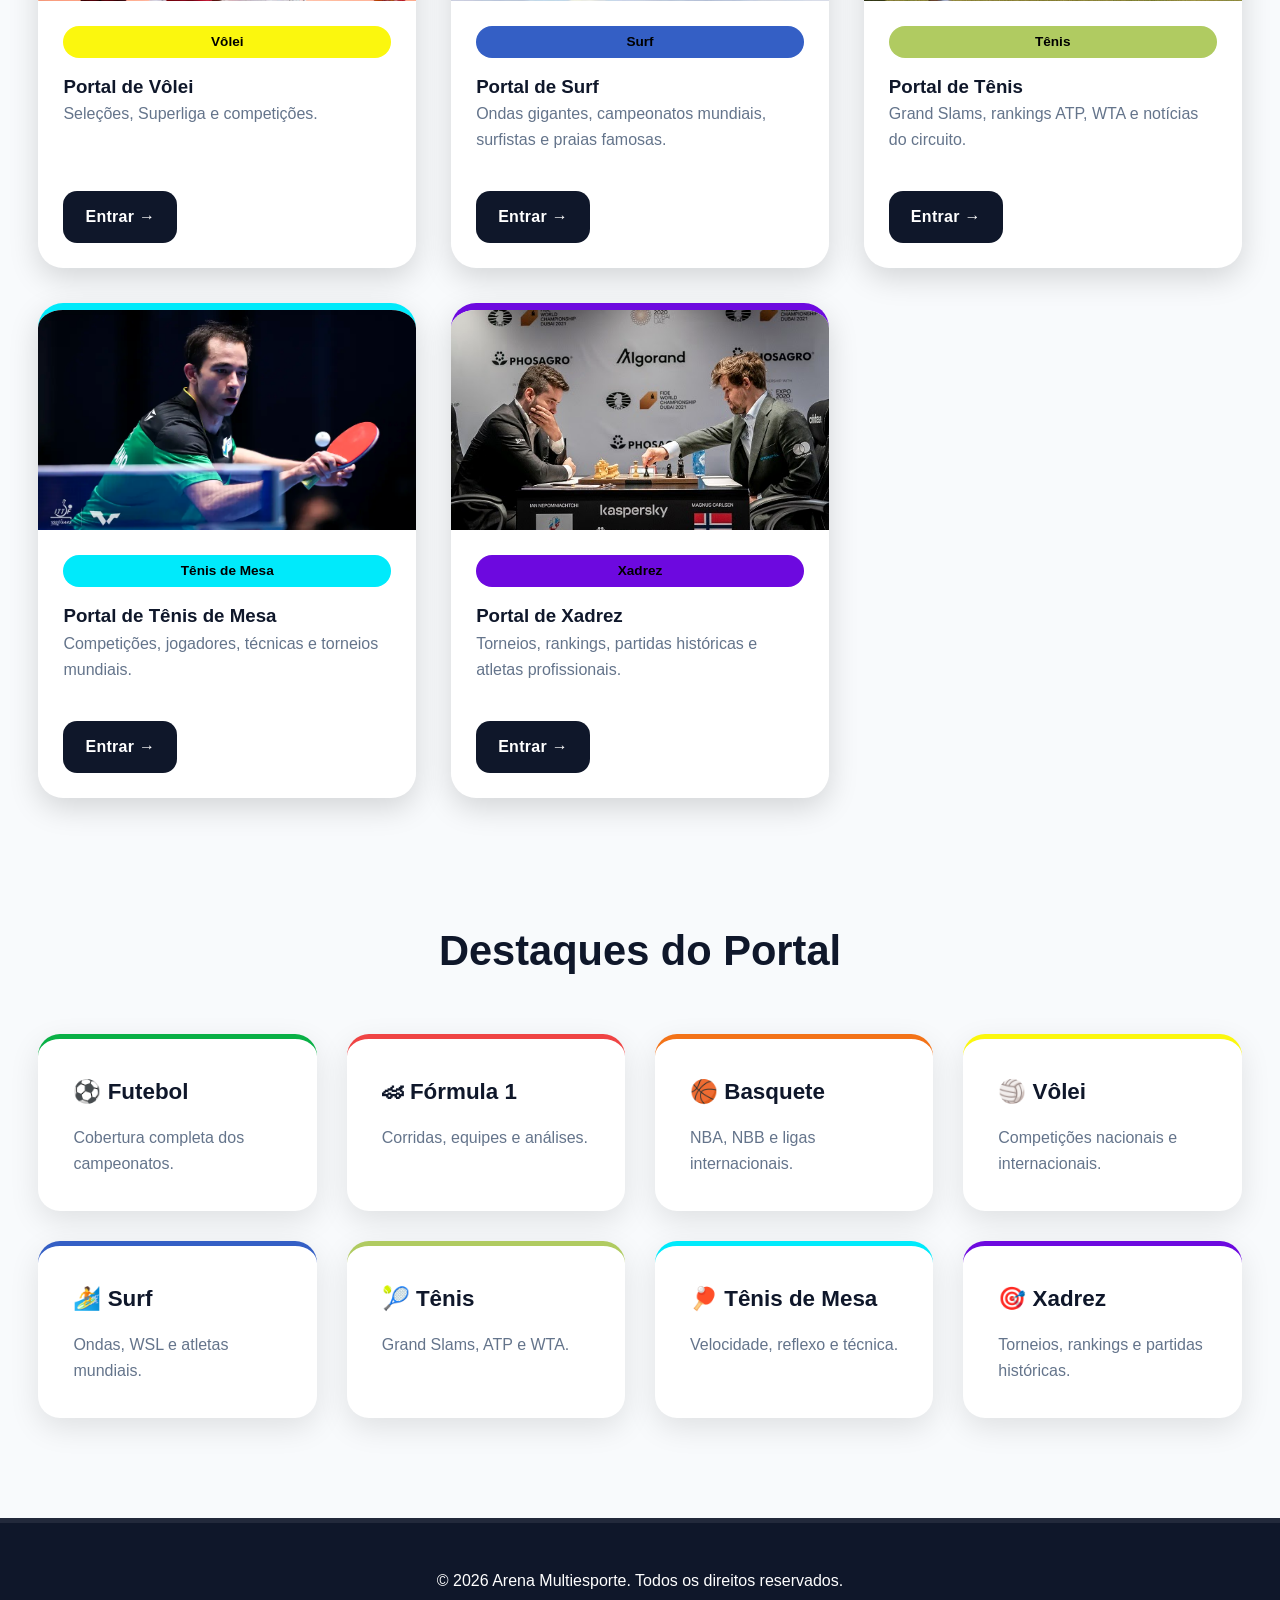
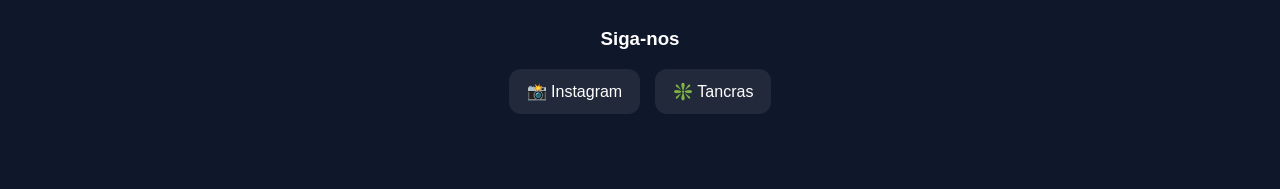
==== commit d2e4cb88: "aaaaaaaaaaaaaaaaaaaaaaaaaaaaaaaaab" ====
--- a/index.html
+++ b/index.html
@@ -37,7 +37,7 @@
                 <ul class="nav-menu">
 
                     <li>
-                        <a href="index.html" class="nav-btn" data-filter="todos">
+                        <a href="index.html" class="nav-btn inicio-btn" data-filter="todos">
                             Início
                         </a>
                     </li>
--- a/style.css
+++ b/style.css
@@ -7,10 +7,10 @@
 RESET
 ========================================= */
 
-* {
-    margin: 0;
-    padding: 0;
-    box-sizing: border-box;
+*{
+    margin:0;
+    padding:0;
+    box-sizing:border-box;
     transition: all 0.5s ease;
 }
 
@@ -18,40 +18,24 @@
 VARIÁVEIS
 ========================================= */
 
-:root {
-
-    --dark: #0f172a;
-
-    --dark2: #27304a;
-
-    --light: #f8fafc;
-
-    --white: #ffffff;
-
-    --gray: #94a3b8;
-
-    --shadow:
-        0 10px 30px rgba(0, 0, 0, .15);
-
-    --transition: .35s;
-
-    --radius: 22px;
-
-    --futebol: #09b046;
-
-    --f1: #ef4444;
-
-    --basquete: #f37318;
-
-    --volei: #fbf70e;
-
-    --surf: #345fc5;
-
-    --tenis: #b0cb61;
-
-    --mesa: #00eafb;
-
-    --xadrez: #6d09df;
+:root{
+
+    --dark:#0f172a;
+    --dark2:#27304a;
+    --light:#f8fafc;
+    --white:#ffffff;
+    --gray:#94a3b8;
+    --shadow: 0 10px 30px rgba(0,0,0,.15);
+    --transition:.35s;
+    --radius:22px;
+    --futebol:#09b046;
+    --f1:#ef4444;
+    --basquete:#f37318;
+    --volei:#fbf70e;
+    --surf:#345fc5;
+    --tenis:#b0cb61;
+    --mesa:#00eafb;
+    --xadrez:#6d09df;
 
 }
 
@@ -59,563 +43,398 @@
 BODY
 ========================================= */
 
-body {
-
-    font-family:
-        'Segoe UI',
-        Tahoma,
-        Geneva,
-        Verdana,
-        sans-serif;
-
-    background: var(--light);
-
-    color: #334155;
-
-    overflow-x: hidden;
-
-    line-height: 1.6;
+body{
+
+    font-family: 'Segoe UI', Tahoma, Geneva, Verdana, sans-serif;
+    background:var(--light);
+    color:#334155;
+    overflow-x:hidden;
+    line-height:1.6;
 }
 
 /* =========================================
 SCROLLBAR
 ========================================= */
 
-::-webkit-scrollbar {
-
-    width: 10px;
-}
-
-::-webkit-scrollbar-track {
-
-    background: var(--dark2);
-}
-
-::-webkit-scrollbar-thumb {
-
-    background: var(--inicio);
-
-    border-radius: 20px;
+::-webkit-scrollbar{
+    width:10px;
+}
+
+::-webkit-scrollbar-track{
+    background:var(--dark2);
+}
+
+::-webkit-scrollbar-thumb{
+    background:var(--inicio);
+    border-radius:20px;
 }
 
 /* =========================================
 HEADER
 ========================================= */
 
-header {
-
-    position: sticky;
-
-    top: 0;
-
-    z-index: 9999;
-
-    width: 100%;
-
-    background:
-        rgba(15, 23, 42, .95);
-
-    backdrop-filter: blur(10px);
-
-    box-shadow:
-        0 5px 20px rgba(0, 0, 0, .25);
-
-    padding: 10px 0;
+header{
+
+    position:sticky;
+    top:0;
+    z-index:9999;
+    width:100%;
+    background: rgba(15,23,42,.95);
+    backdrop-filter:blur(10px);
+    box-shadow: 0 5px 20px rgba(0,0,0,.25);
+    padding:10px 0;
 }
 
 /* =========================================
 HEADER CONTAINER
 ========================================= */
 
-.header-container {
-
-    width: min(1400px, 92%);
-
-    margin: auto;
-
-    display: flex;
-
-    align-items: center;
-
-    justify-content: space-between;
+.header-container{
+
+    width:min(1400px,92%);
+    margin:auto;
+    display:flex;
+    align-items:center;
+    justify-content:space-between;
 }
 
 /* =========================================
 LOGO
 ========================================= */
 
-.logo {
-
-    display: flex;
-
-    align-items: center;
-
-    text-decoration: none;
-}
-
-.logo img {
-
-    width: auto;
-
-    height: 100px;
-
-    object-fit: contain;
-
-    transition: var(--transition);
-}
-
-.logo img:hover {
-
-    transform: scale(1.05);
+.logo{
+
+    display:flex;
+    align-items:center;
+    text-decoration:none;
+}
+
+.logo img{
+
+    width:auto;
+    height:100px;
+    object-fit:contain;
+    transition:var(--transition);
+}
+
+.logo img:hover{
+
+    transform:scale(1.05);
 }
 
 /* =========================================
 MENU
 ========================================= */
 
-.nav-menu {
-
-    display: flex;
-
-    gap: 14px;
-
-    list-style: none;
-
-    flex-wrap: wrap;
+.nav-menu{
+
+    display:flex;
+    gap:14px;
+    list-style:none;
+    flex-wrap:wrap;
+    align-items:center;
 }
 
 /* =========================================
 BOTÕES MENU
 ========================================= */
 
-.nav-btn {
-
-    position: relative;
-
-    padding: 12px 22px;
-
-    border-radius: 14px;
-
-    background: var(--dark2);
-
-    color: white;
-
-    font-weight: 700;
-
-    text-decoration: none;
-
-    overflow: hidden;
-
-    transition: var(--transition);
-
-    border: 2px solid transparent;
+.nav-btn{
+
+    position:relative;
+    padding:12px 22px;
+    border-radius:14px;
+    background:var(--dark2);
+    color:white;
+    font-weight:700;
+    text-decoration:none;
+    overflow:hidden;
+    transition:var(--transition);
+    border:2px solid transparent;
 }
 
 /* =========================================
 EFEITO BOTÃO
 ========================================= */
 
-.nav-btn::before {
-
-    content: "";
-
-    position: absolute;
-
-    inset: 0;
-
-    background: white;
-
-    opacity: 0;
-
-    transition: var(--transition);
-}
-
-.nav-btn:hover::before {
-
-    opacity: .08;
+.nav-btn::before{
+
+    content:"";
+    position:absolute;
+    inset:0;
+    background:white;
+    opacity:0;
+    transition:var(--transition);
+    pointer-events: none;
+}
+
+.nav-btn:hover::before{
+
+    opacity:.08;
 }
 
 /* =========================================
 BOTÃO ACTIVE
 ========================================= */
 
-.nav-btn.active {
-
-    border: 2px solid white;
-
-    transform: none;
-}
-
-.nav-menu {
-
-    display: flex;
-
-    gap: 14px;
-
-    list-style: none;
-
-    flex-wrap: wrap;
-
-    align-items: center;
-}
-
-/* =========================================
-INÍCIO FIXO VERDE
-========================================= */
-
-.nav-menu li:first-child .nav-btn {
-
-    background: rgba(0, 38, 255, 0.175);
+.nav-btn.active{
+
+    border:2px solid white;
+    transform:none;
+}
+
+/* =========================================
+INÍCIO FIXO VERDE (removido, mas mantido comentado)
+========================================= */
+/* .nav-menu li:first-child .nav-btn{
+    background:rgba(0, 38, 255, 0.175);
     border: 2px solid rgba(255, 255, 255, 0.4);
-    color: #ffffff;
-}
+    color:#ffffff;
+} */
 
 /* FUTEBOL */
-
-.nav-btn.futebol:hover {
-
-    background: var(--futebol);
-}
-
+.nav-btn.futebol:hover{
+    background:var(--futebol);
+}
 /* F1 */
-
-.nav-btn.f1:hover {
-
-    background: var(--f1);
-}
-
+.nav-btn.f1:hover{
+    background:var(--f1);
+}
 /* BASQUETE */
-
-.nav-btn.basquete:hover {
-
-    background: var(--basquete);
-}
-
+.nav-btn.basquete:hover{
+    background:var(--basquete);
+}
 /* VÔLEI */
-
-.nav-btn.volei:hover {
-
-    background: var(--volei);
-}
-
+.nav-btn.volei:hover{
+    background:var(--volei);
+}
 /* SURF */
-
-.nav-btn.surf:hover {
-
-    background: var(--surf);
-}
-
+.nav-btn.surf:hover{
+    background:var(--surf);
+}
 /* TÊNIS */
-
-.nav-btn.tenis:hover {
-
-    background: var(--tenis);
-
-    color: #ffffff;
-}
-
+.nav-btn.tenis:hover{
+    background:var(--tenis);
+    color:#ffffff;
+}
 /* TÊNIS DE MESA */
-
-.nav-btn.mesa:hover {
-
-    background: var(--mesa);
-}
-
+.nav-btn.mesa:hover{
+    background:var(--mesa);
+}
 /* XADREZ */
-
-.nav-btn.xadrez:hover {
-
-    background: var(--xadrez);
-
-    color: #ffffff;
-}
-
-/* =========================================
-HOVER DO BOTÃO INÍCIO
+.nav-btn.xadrez:hover{
+    background:var(--xadrez);
+    color:#ffffff;
+}
+
+/* =========================================
+HOVER DO BOTÃO INÍCIO (amarelo no hover)
 ========================================= */
 
 .nav-menu li:first-child .nav-btn:hover {
     background: #ffcc00;
+    color: #000;
+}
+
+/* =========================================
+BOTÃO INÍCIO ATIVO (AMARELO)  <-- NOVO
+========================================= */
+
+.nav-btn.inicio-btn.active {
+    background: #ffcc00 !important;
+    color: #000000 !important;
+    border-color: #ffcc00 !important;
+    transform: none;
 }
 
 /* =========================================
 HERO
 ========================================= */
 
-.hero {
-
-    min-height: 540px;
-
-    display: flex;
-
-    align-items: center;
-
-    justify-content: center;
-
-    text-align: center;
-
-    padding: 40px;
-
-    position: relative;
-
-    overflow: hidden;
-
-    background:
-        linear-gradient(135deg,
-            #0f172a,
-            #1e293b);
+.hero{
+
+    min-height:540px;
+    display:flex;
+    align-items:center;
+    justify-content:center;
+    text-align:center;
+    padding:40px;
+    position:relative;
+    overflow:hidden;
+    background: linear-gradient(135deg, #0f172a, #1e293b);
 }
 
 /* =========================================
 HERÓIS DOS ESPORTES
 ========================================= */
 
-.surf-hero {
-
-    background:
-        linear-gradient(135deg,
-            #074e74,
-            #1477a5,
-            #0a9fde);
-}
-
-.tenis-hero {
-
-    background:
-        linear-gradient(135deg,
-            #3a6600,
-            #9fe341,
-            #c2ef7b);
-}
-
-.mesa-hero {
-
-    background:
-        linear-gradient(135deg,
-            #245995,
-            #3ec2f1,
-            #9fe2f7);
-}
-
-.xadrez-hero {
-
-    background:
-        linear-gradient(135deg,
-            #3b0378,
-            #5608b5,
-            #8004fc);
+.surf-hero{
+    background: linear-gradient(135deg, #074e74, #1477a5, #0a9fde);
+}
+
+.tenis-hero{
+    background: linear-gradient(135deg, #3a6600, #9fe341, #c2ef7b);
+}
+
+.mesa-hero{
+    background: linear-gradient(135deg, #245995, #3ec2f1, #9fe2f7);
+}
+
+.xadrez-hero{
+    background: linear-gradient(135deg, #3b0378, #5608b5, #8004fc);
 }
 
 /* =========================================
 EFEITO HERO
 ========================================= */
 
-.hero::before {
-
-    content: "";
-
-    position: absolute;
-
-    width: 600px;
-
-    height: 600px;
-
-    background:
-        radial-gradient(circle,
-            rgba(255, 255, 255, .12),
-            transparent);
-
-    top: -200px;
-
-    right: -150px;
+.hero::before{
+
+    content:"";
+    position:absolute;
+    width:600px;
+    height:600px;
+    background: radial-gradient(circle, rgba(255,255,255,.12), transparent);
+    top:-200px;
+    right:-150px;
 }
 
 /* =========================================
 HERO CONTENT
 ========================================= */
 
-.hero-content {
-
-    position: relative;
-
-    z-index: 2;
-
-    max-width: 850px;
-}
-
-.hero h2 {
-
-    font-size: 4.3rem;
-
-    color: white;
-
-    margin-bottom: 25px;
-
-    font-weight: 900;
-
-    letter-spacing: 1px;
-}
-
-.hero p {
-
-    color: #e2e8f0;
-
-    font-size: 1.2rem;
+.hero-content{
+
+    position:relative;
+    z-index:2;
+    max-width:850px;
+}
+
+.hero h2{
+
+    font-size:4.3rem;
+    color:white;
+    margin-bottom:25px;
+    font-weight:900;
+    letter-spacing:1px;
+    text-shadow: 0 4px 18px rgba(0,0,0,.25);
+}
+
+.hero p{
+
+    color:#e2e8f0;
+    font-size:1.2rem;
 }
 
 /* =========================================
 SEARCH
 ========================================= */
 
-.search {
-
-    width: min(700px, 92%);
-
-    display: block;
-
-    margin: 50px auto;
-
-    padding: 18px 24px;
-
-    border: none;
-
-    outline: none;
-
-    border-radius: 20px;
-
-    background: white;
-
-    font-size: 1rem;
-
-    box-shadow:
-        0 5px 20px rgba(0, 0, 0, .08);
-
-    transition: var(--transition);
-}
-
-.search:focus {
-
-    transform: scale(1.01);
-
-    box-shadow:
-        0 10px 25px rgba(0, 0, 0, .12);
+.search{
+
+    width:min(700px,92%);
+    display:block;
+    margin:50px auto;
+    padding:18px 24px;
+    border:none;
+    outline:none;
+    border-radius:20px;
+    background:white;
+    font-size:1rem;
+    box-shadow: 0 5px 20px rgba(0,0,0,.08);
+    transition:var(--transition);
+}
+
+.search:focus{
+
+    transform:scale(1.01);
+    box-shadow: 0 10px 25px rgba(0,0,0,.12);
+}
+
+.search:hover{
+
+    box-shadow: 0 15px 35px rgba(0,0,0,.15);
 }
 
 /* =========================================
 CONTAINER
 ========================================= */
 
-.blog-container {
-
-    width: min(1450px, 94%);
-
-    margin: auto;
-
-    padding: 30px 0 80px;
+.blog-container{
+
+    width:min(1450px,94%);
+    margin:auto;
+    padding:30px 0 80px;
 }
 
 /* =========================================
 GRID
 ========================================= */
 
-.posts-grid {
-
-    display: grid;
-
-    grid-template-columns:
-        repeat(auto-fit, minmax(330px, 1fr));
-
-    gap: 35px;
+.posts-grid{
+
+    display:grid;
+    grid-template-columns: repeat(auto-fit,minmax(330px,1fr));
+    gap:35px;
 }
 
 /* =========================================
 CARD
 ========================================= */
 
-.post-card {
-
-    position: relative;
-
-    overflow: hidden;
-
-    border-radius: 25px;
-
-    background: white;
-
-    box-shadow: var(--shadow);
-
-    transition: var(--transition);
-
-    text-decoration: none;
-
-    color: inherit;
-
-    animation:
-        fadeUp .7s ease;
+.post-card{
+
+    position:relative;
+    overflow:hidden;
+    border-radius:25px;
+    background:white;
+    box-shadow:var(--shadow);
+    transition:var(--transition);
+    text-decoration:none;
+    color:inherit;
+    animation: fadeUp .7s ease;
+    display:flex;
+    flex-direction:column;
+    height:100%;
+    backdrop-filter: blur(6px);
 }
 
 /* =========================================
 HOVER CARD
 ========================================= */
 
-.post-card:hover {
-
-    transform:
-        translateY(-12px) scale(1.02);
-
-    box-shadow:
-        0 20px 40px rgba(0, 0, 0, .22);
+.post-card:hover{
+
+    transform: translateY(-12px) scale(1.02);
+    box-shadow: 0 20px 40px rgba(0,0,0,.22);
 }
 
 /* =========================================
 CARDS NOVOS ESPORTES
 ========================================= */
-.futebol-card:hover {
-
-    box-shadow:
-        0 20px 40px rgba(18, 214, 57, 0.35);
-}
-
-.f1-card:hover {
-
-    box-shadow:
-        0 20px 40px rgba(137, 28, 28, 0.537);
-}
-
-.basquete-card:hover {
-
-    box-shadow:
-        0 20px 40px rgba(215, 101, 7, 0.414);
-}
-
-.volei-card:hover {
-
-    box-shadow:
-        0 20px 40px rgba(255, 238, 2, 0.4);
-}
-
-.surf-card:hover {
-
-    box-shadow:
-        0 20px 40px rgba(14, 165, 233, .35);
-}
-
-.tenis-card:hover {
-
-    box-shadow:
-        0 20px 40px rgba(132, 204, 22, .35);
-}
-
-.mesa-card:hover {
-
-    box-shadow:
-        0 20px 40px rgba(5, 255, 242, 0.375);
-}
-
-.xadrez-card:hover {
-
-    box-shadow:
-        0 20px 40px rgba(150, 2, 255, 0.35);
+.futebol-card:hover{
+    box-shadow: 0 20px 40px rgba(18, 214, 57, 0.35);
+}
+.f1-card:hover{
+    box-shadow: 0 20px 40px rgba(137, 28, 28, 0.537);
+}
+.basquete-card:hover{
+    box-shadow: 0 20px 40px rgba(215, 101, 7, 0.414);
+}
+.volei-card:hover{
+    box-shadow: 0 20px 40px rgba(255, 238, 2, 0.4);
+}
+.surf-card:hover{
+    box-shadow: 0 20px 40px rgba(14,165,233,.35);
+}
+.tenis-card:hover{
+    box-shadow: 0 20px 40px rgba(132,204,22,.35);
+}
+.mesa-card:hover{
+    box-shadow: 0 20px 40px rgba(5, 255, 242, 0.375);
+}
+.xadrez-card:hover{
+    box-shadow: 0 20px 40px rgba(150, 2, 255, 0.35);
 }
 
 /* =========================================
@@ -632,553 +451,142 @@
     height: 100%;
     object-fit: cover;
     display: block;
+    filter: saturate(1.05) contrast(1.02);
 }
 
 /* =========================================
 CONTENT
 ========================================= */
 
-.post-content {
-
-    padding: 25px;
-
-    position: relative;
-
-    z-index: 2;
+.post-content{
+
+    padding:25px;
+    position:relative;
+    z-index:2;
+    flex:1;
+    display:flex;
+    flex-direction:column;
 }
 
 /* =========================================
 BADGES
-========================================= */
-
-
-.category-badge {
-    display: inline-block;
-    width: auto;
-    min-width: unset;
-    max-width: max-content;
-    padding: 6px 14px;
-    border-radius: 999px;
-    font-size: 0.78rem;
-    font-weight: 600;
-    line-height: 1;
-    margin-bottom: 14px;
+========================================= */ 
+
+.category-badge{
+    display:inline-flex;
+    align-items:center;
+    justify-content:center;
+    min-width:120px;
+    height:32px;
+    padding:0 14px;
+    border-radius:999px;
+    font-size:0.85rem;
+    font-weight:600;
+    line-height:1;
+    margin-bottom:14px;
+    color:rgb(0, 0, 0) !important;
+}
+
+body.dark .category-badge{
+    color:rgb(255, 255, 255) !important;
 }
 
 /* =========================================
 CORES BADGES
 ========================================= */
 
-.category-badge.futebol {
-
-    background: var(--futebol);
-}
-
-.category-badge.f1 {
-
-    background: var(--f1);
-}
-
-.category-badge.basquete {
-
-    background: var(--basquete);
-}
-
-.category-badge.volei {
-
-    background: var(--volei);
-}
-
-.category-badge.surf {
-
-    background: var(--surf);
-}
-
-.category-badge.tenis {
-
-    background: var(--tenis);
-
-    color: #ffffff;
-}
-
-.category-badge.mesa {
-
-    background: var(--mesa);
-}
-
-.category-badge.xadrez {
-
-    background: var(--xadrez);
-
-    color: #ffffff;
-}
+.category-badge.futebol{ background:var(--futebol); }
+.category-badge.f1{ background:var(--f1); }
+.category-badge.basquete{ background:var(--basquete); }
+.category-badge.volei{ background:var(--volei); }
+.category-badge.surf{ background:var(--surf); }
+.category-badge.tenis{ background:var(--tenis); color:#ffffff; }
+.category-badge.mesa{ background:var(--mesa); }
+.category-badge.xadrez{ background:var(--xadrez); color:#ffffff; }
 
 /* =========================================
 PARÁGRAFOS
 ========================================= */
 
-.post-content p {
-
-    color: #64748b;
-
-    margin-bottom: 20px;
-
-    min-height: 70px;
+.post-content p{
+
+    color:#64748b;
+    margin-bottom:20px;
+    min-height:70px;
 }
 
 /* =========================================
 TÍTULOS DOS CARDS
 ========================================= */
 
-.post-content h3 {
-
-    color: #0f172a;
+.post-content h3{
+
+    color:#0f172a;
 }
 
 /* =========================================
 BOTÃO CARD
 ========================================= */
 
-.read-more {
-
-    display: inline-flex;
-
-    align-items: center;
-
-    justify-content: center;
-
-    gap: 8px;
-
-    padding: 13px 22px;
-
-    border-radius: 14px;
-
-    background: #0f172a;
-
-    color: white;
-
-    text-decoration: none;
-
-    font-weight: 700;
-
-    transition: var(--transition);
-
-    position: relative;
-
-    z-index: 5;
-
-    cursor: pointer;
-}
-
-.read-more:hover {
-
-    transform: translateY(-3px);
-
-    background: #1e293b;
-}
-.futebol-card .read-more:hover{
-    background:var(--futebol);
-}
-
-.f1-card .read-more:hover{
-    background:var(--f1);
-}
-
-.basquete-card .read-more:hover{
-    background:var(--basquete);
-}
-
-.volei-card .read-more:hover{
-    background:var(--volei);
+.read-more{
+
+    display:inline-flex;
+    align-items:center;
+    justify-content:center;
+    gap:8px;
+    padding:13px 22px;
+    border-radius:14px;
+    background:#0f172a;
+    color:white;
+    text-decoration:none;
+    font-weight:700;
+    transition:var(--transition);
+    position:relative;
+    z-index:5;
+    cursor:pointer;
+    margin-top:auto;
+    align-self:flex-start;
+    letter-spacing:.3px;
+}
+
+.read-more:hover{
+
+    transform:translateY(-3px);
+    background:#1e293b;
+}
+
+.read-more:active{
+
+    transform: scale(.96);
+}
+
+.surf-card .read-more:hover{
+    background:var(--surf);
+}
+.tenis-card .read-more:hover{
+    background:var(--tenis);
     color:#0f172a;
 }
-.surf-card .read-more:hover {
-
-    background: var(--surf);
-}
-
-.tenis-card .read-more:hover {
-
-    background: var(--tenis);
-
-    color: #0f172a;
-}
-
-.mesa-card .read-more:hover {
-
-    background: var(--mesa);
-}
-
-.xadrez-card .read-more:hover {
-
-    background: var(--xadrez);
-
-    color: #0f172a;
+.mesa-card .read-more:hover{
+    background:var(--mesa);
+}
+.xadrez-card .read-more:hover{
+    background:var(--xadrez);
+    color:#0f172a;
 }
 
 /* =========================================
 BORDAS ESPORTES
 ========================================= */
 
-.futebol-card {
-
-    border-top:
-        7px solid var(--futebol);
-}
-
-.f1-card {
-
-    border-top:
-        7px solid var(--f1);
-}
-
-.basquete-card {
-
-    border-top:
-        7px solid var(--basquete);
-}
-
-.volei-card {
-
-    border-top:
-        7px solid var(--volei);
-}
-
-.surf-card {
-
-    border-top:
-        7px solid var(--surf);
-}
-
-.tenis-card {
-
-    border-top:
-        7px solid var(--tenis);
-}
-
-.mesa-card {
-
-    border-top:
-        7px solid var(--mesa);
-}
-
-.xadrez-card {
-
-    border-top:
-        7px solid var(--xadrez);
-}
-
-/* =========================================
-DESTAQUES
-========================================= */
-
-.highlights {
-
-    width: min(1450px, 94%);
-
-    margin: 40px auto 100px;
-}
-
-.highlights h2 {
-
-    text-align: center;
-
-    font-size: 2.6rem;
-
-    margin-bottom: 50px;
-
-    color: #0f172a;
-}
-
-.highlight-grid {
-
-    display: grid;
-
-    grid-template-columns:
-        repeat(auto-fit, minmax(260px, 1fr));
-
-    gap: 30px;
-}
-
-.highlight-card {
-
-    background: white;
-
-    border-radius: 22px;
-
-    padding: 35px;
-
-    box-shadow:
-        0 10px 30px rgba(0, 0, 0, .10);
-
-    transition: var(--transition);
-}
-
-.highlight-card:hover {
-
-    transform:
-        translateY(-8px);
-
-    box-shadow:
-        0 18px 35px rgba(0, 0, 0, .18);
-}
-
-.highlight-card h3 {
-
-    font-size: 1.4rem;
-
-    margin-bottom: 15px;
-
-    color: #0f172a;
-}
-
-.highlight-card p {
-
-    color: #64748b;
-}
-
-/* =========================================
-FOOTER
-========================================= */
-
-footer {
-
-    background: #0f172a;
-
-    color: white;
-
-    text-align: center;
-
-    padding: 45px 20px;
-
-    margin-top: 80px;
-}
-
-/* =========================================
-DARK MODE
-========================================= */
-
-body.dark {
-
-    background: #151d31;
-
-    color: white;
-}
-
-body.dark header {
-
-    background:
-        rgba(2, 6, 23, .95);
-}
-
-body.dark .search {
-
-    background: #1e293b;
-
-    color: white;
-}
-
-body.dark .post-card {
-
-    background: #1e293b;
-}
-
-body.dark .highlight-card {
-
-    background: #1e293b;
-}
-
-body.dark .post-content h3,
-body.dark .highlights h2,
-body.dark .highlight-card h3 {
-
-    color: white;
-}
-
-body.dark .post-content p,
-body.dark .highlight-card p {
-
-    color: #cbd5e1;
-}
-
-/* =========================================
-BOTÃO DARK MODE
-========================================= */
-
-#darkModeBtn {
-
-    position: fixed;
-
-    right: 20px;
-
-    bottom: 20px;
-
-    width: 60px;
-
-    height: 60px;
-
-    border: none;
-
-    border-radius: 50%;
-
-    background: #0f172a;
-
-    color: white;
-
-    font-size: 24px;
-
-    cursor: pointer;
-
-    z-index: 9999;
-
-    box-shadow:
-        0 10px 25px rgba(0, 0, 0, .25);
-
-    transition: var(--transition);
-}
-
-#darkModeBtn:hover {
-
-    transform: scale(1.1);
-}
-
-/* =========================================
-ANIMAÇÕES
-========================================= */
-
-@keyframes fadeUp {
-
-    from {
-
-        opacity: 0;
-
-        transform:
-            translateY(40px);
-    }
-
-    to {
-
-        opacity: 1;
-
-        transform:
-            translateY(0);
-    }
-}
-
-/* =========================================
-RESPONSIVO
-========================================= */
-
-@media(max-width:1100px) {
-
-    .hero h2 {
-
-        font-size: 3.4rem;
-    }
-
-    .posts-grid {
-
-        grid-template-columns:
-            repeat(auto-fit, minmax(280px, 1fr));
-    }
-}
-
-/* =========================================
-TABLET
-========================================= */
-
-/* =========================================
-TABLET
-========================================= */
-
-@media(max-width:850px) {
-
-    .header-container {
-        flex-direction: column;
-        gap: 16px;
-    }
-
-    .nav-menu {
-        justify-content: center;
-        gap: 10px;
-    }
-
-    .nav-btn {
-        width: auto;
-        padding: 10px 14px;
-        font-size: .85rem;
-        text-align: center;
-    }
-
-    .hero {
-        min-height: 420px;
-    }
-
-    .hero h2 {
-        font-size: 2.5rem;
-    }
-}
-
-/* =========================================
-MOBILE
-========================================= */
-
-@media(max-width:600px) {
-
-    .header-container {
-        width: 96%;
-    }
-
-    .nav-menu {
-        display: flex;
-        flex-wrap: wrap;
-        justify-content: center;
-        gap: 8px;
-    }
-
-    .nav-btn {
-        width: auto;
-        padding: 9px 12px;
-        font-size: .78rem;
-    }
-
-    .logo img {
-        height: 60px;
-    }
-
-    .posts-grid {
-        grid-template-columns: 1fr;
-    }
-
-    .card-image {
-        height: 190px;
-    }
-
-    .hero h2 {
-        font-size: 2rem;
-    }
-
-    .hero p {
-        font-size: .95rem;
-    }
-}
-
-/* =========================================
-CORREÇÃO DOS LINKS DOS CARDS
-========================================= */
-
-.post-card {
-    position: relative;
-    z-index: 1;
-}
-
-/* =========================================
-CORREÇÃO DO OVERLAY DOS BOTÕES
-========================================= */
-
-.nav-btn::before {
-    pointer-events: none;
-}
+.futebol-card{ border-top: 7px solid var(--futebol); }
+.f1-card{ border-top: 7px solid var(--f1); }
+.basquete-card{ border-top: 7px solid var(--basquete); }
+.volei-card{ border-top: 7px solid var(--volei); }
+.surf-card{ border-top: 7px solid var(--surf); }
+.tenis-card{ border-top: 7px solid var(--tenis); }
+.mesa-card{ border-top: 7px solid var(--mesa); }
+.xadrez-card{ border-top: 7px solid var(--xadrez); }
 
 /* =========================================
 EFEITO GLOW DOS ESPORTES
@@ -1191,707 +599,421 @@
 .surf-card::after,
 .tenis-card::after,
 .mesa-card::after,
-.xadrez-card::after {
-
-    content: "";
-
-    position: absolute;
-
-    inset: 0;
-
-    opacity: 0;
-
-    transition: var(--transition);
-
-    pointer-events: none;
-}
-
-.futebol-card::after {
-
-    background:
-        radial-gradient(circle at top,
-            rgba(9, 176, 70, .18),
-            transparent 70%);
-}
-
-.f1-card::after {
-
-    background:
-        radial-gradient(circle at top,
-            rgba(239, 68, 68, .18),
-            transparent 70%);
-}
-
-.basquete-card::after {
-
-    background:
-        radial-gradient(circle at top,
-            rgba(243, 115, 24, .18),
-            transparent 70%);
-}
-
-.volei-card::after {
-
-    background:
-        radial-gradient(circle at top,
-            rgba(251, 247, 14, .18),
-            transparent 70%);
-}
-
-.surf-card::after {
-
-    background:
-        radial-gradient(circle at top,
-            rgba(52, 95, 197, .18),
-            transparent 70%);
-}
-
-.tenis-card::after {
-
-    background:
-        radial-gradient(circle at top,
-            rgba(176, 203, 97, .18),
-            transparent 70%);
-}
-
-.mesa-card::after {
-
-    background:
-        radial-gradient(circle at top,
-            rgba(0, 234, 251, .18),
-            transparent 70%);
-}
-
-.xadrez-card::after {
-
-    background:
-        radial-gradient(circle at top,
-            rgba(109, 9, 223, .18),
-            transparent 70%);
-}
-
-.post-card:hover::after {
-
-    opacity: 1;
-}
-
-/* =========================================
-LINHA DECORATIVA HERO
-========================================= */
-
-.hero::after {
-
-    content: "";
-
-    position: absolute;
-
-    bottom: 0;
-
-    left: 0;
-
-    width: 100%;
-
-    height: 6px;
-
-    background:
-        linear-gradient(90deg,
-            transparent,
-            rgba(255, 255, 255, .6),
-            transparent);
-}
-
-/* =========================================
-ANIMAÇÃO BOTÕES MENU
-========================================= */
-
-.nav-btn {
-
-    transform:
-        translateY(0);
-}
-
-.nav-btn:hover {
-
-    transform:
-        translateY(-3px);
-}
-
-/* =========================================
-ACTIVE DOS NOVOS ESPORTES
-========================================= */
-.nav-btn.futebol.active,
-.nav-btn.f1.active,
-.nav-btn.basquete.active,
-.nav-btn.volei.active,
-.nav-btn.surf.active,
-.nav-btn.tenis.active,
-.nav-btn.mesa.active,
-.nav-btn.xadrez.active {
-    color: #000;
-}
-
-.nav-btn.futebol.active {
-    background: var(--futebol);
-}
-
-.nav-btn.f1.active {
-    background: var(--f1);
-}
-
-.nav-btn.basquete.active {
-    background: var(--basquete);
-}
-
-.nav-btn.volei.active {
-    background: var(--volei);
-}
-
-.nav-btn.surf.active {
-    background: var(--surf);
-}
-
-.nav-btn.tenis.active {
-    background: var(--tenis);
-}
-
-.nav-btn.mesa.active {
-    background: var(--mesa);
-}
-
-.nav-btn.xadrez.active {
-    background: var(--xadrez);
-}
-
-/* =========================================
-HERO ANIMADO
-========================================= */
-
-.hero-content {
-
-    animation:
-        heroFade 1s ease;
-}
-
-@keyframes heroFade {
-
-    from {
-
-        opacity: 0;
-
-        transform:
-            translateY(50px);
-    }
-
-    to {
-
-        opacity: 1;
-
-        transform:
-            translateY(0);
-    }
-}
-
-/* =========================================
-EFEITO IMAGENS
-========================================= */
-
-.card-image img {
-
-    filter:
-        saturate(1.05) contrast(1.02);
+.xadrez-card::after{
+
+    content:"";
+    position:absolute;
+    inset:0;
+    opacity:0;
+    transition:var(--transition);
+    pointer-events:none;
+}
+
+.futebol-card::after{ background: radial-gradient(circle at top, rgba(9,176,70,.18), transparent 70%); }
+.f1-card::after{ background: radial-gradient(circle at top, rgba(239,68,68,.18), transparent 70%); }
+.basquete-card::after{ background: radial-gradient(circle at top, rgba(243,115,24,.18), transparent 70%); }
+.volei-card::after{ background: radial-gradient(circle at top, rgba(251,247,14,.18), transparent 70%); }
+.surf-card::after{ background: radial-gradient(circle at top, rgba(52,95,197,.18), transparent 70%); }
+.tenis-card::after{ background: radial-gradient(circle at top, rgba(176,203,97,.18), transparent 70%); }
+.mesa-card::after{ background: radial-gradient(circle at top, rgba(0,234,251,.18), transparent 70%); }
+.xadrez-card::after{ background: radial-gradient(circle at top, rgba(109,9,223,.18), transparent 70%); }
+
+.post-card:hover::after{
+    opacity:1;
+}
+
+/* =========================================
+DESTAQUES
+========================================= */
+
+.highlights{
+
+    width:min(1450px,94%);
+    margin:40px auto 100px;
+}
+
+.highlights h2{
+
+    text-align:center;
+    font-size:2.6rem;
+    margin-bottom:50px;
+    color:#0f172a;
+}
+
+.highlight-grid{
+
+    display:grid;
+    grid-template-columns: repeat(auto-fit,minmax(260px,1fr));
+    gap:30px;
+}
+
+.highlight-card{
+
+    background:white;
+    border-radius:22px;
+    padding:35px;
+    box-shadow: 0 10px 30px rgba(0,0,0,.10);
+    transition:var(--transition);
+    border-top: 5px solid transparent;
+}
+
+.highlight-card:hover{
+
+    transform: translateY(-8px);
+    box-shadow: 0 18px 35px rgba(0,0,0,.18);
+}
+
+.highlight-card h3{
+
+    font-size:1.4rem;
+    margin-bottom:15px;
+    color:#0f172a;
+}
+
+.highlight-card p{
+
+    color:#64748b;
+}
+
+/* Cores dos destaques */
+.highlight-card:nth-child(1){ border-color:var(--futebol); }
+.highlight-card:nth-child(2){ border-color:var(--f1); }
+.highlight-card:nth-child(3){ border-color:var(--basquete); }
+.highlight-card:nth-child(4){ border-color:var(--volei); }
+.highlight-card:nth-child(5){ border-color:var(--surf); }
+.highlight-card:nth-child(6){ border-color:var(--tenis); }
+.highlight-card:nth-child(7){ border-color:var(--mesa); }
+.highlight-card:nth-child(8){ border-color:var(--xadrez); }
+
+/* =========================================
+FOOTER
+========================================= */
+
+footer{
+
+    background:#0f172a;
+    color:white;
+    text-align:center;
+    padding:45px 20px;
+    margin-top:80px;
+    border-top: 5px solid rgba(255,255,255,.08);
+}
+
+.footer-social{
+    margin:30px 0;
+}
+
+.footer-social h3{
+    margin-bottom:15px;
+    color:white;
+}
+
+.social-links{
+    display:flex;
+    justify-content:center;
+    flex-wrap:wrap;
+    gap:15px;
+}
+
+.social-links a{
+    color:white;
+    text-decoration:none;
+    padding:10px 18px;
+    border-radius:12px;
+    background:rgba(255,255,255,.08);
+    transition:.3s;
+}
+
+.social-links a:hover{
+    transform:translateY(-3px);
+    background:rgba(255,255,255,.18);
+}
+
+/* =========================================
+DARK MODE
+========================================= */
+
+body.dark{
+
+    background:#151d31;
+    color:white;
+}
+
+body.dark header{
+    background: rgba(2,6,23,.95);
+}
+
+body.dark .search{
+    background:#1e293b;
+    color:white;
+}
+
+body.dark .post-card{
+    background:#1e293b;
+}
+
+body.dark .highlight-card{
+    background:#1e293b;
+}
+
+body.dark .post-content h3,
+body.dark .highlights h2,
+body.dark .highlight-card h3{
+    color:white;
+}
+
+body.dark .post-content p,
+body.dark .highlight-card p{
+    color:#cbd5e1;
+}
+
+/* =========================================
+BOTÃO DARK MODE
+========================================= */
+
+#darkModeBtn{
+
+    position:fixed;
+    right:20px;
+    bottom:20px;
+    width:60px;
+    height:60px;
+    border:none;
+    border-radius:50%;
+    background:#0f172a;
+    color:white;
+    font-size:24px;
+    cursor:pointer;
+    z-index:9999;
+    box-shadow: 0 10px 25px rgba(0,0,0,.25);
+    transition:var(--transition);
+}
+
+#darkModeBtn:hover{
+    transform:scale(1.1);
+}
+
+/* =========================================
+ANIMAÇÕES
+========================================= */
+
+@keyframes fadeUp{
+    from{ opacity:0; transform: translateY(40px); }
+    to{ opacity:1; transform: translateY(0); }
+}
+
+@keyframes heroFade{
+    from{ opacity:0; transform: translateY(50px); }
+    to{ opacity:1; transform: translateY(0); }
+}
+
+.hero-content{
+    animation: heroFade 1s ease;
+}
+
+/* =========================================
+RESPONSIVO
+========================================= */
+
+@media(max-width:1100px){
+
+    .hero h2{
+        font-size:3.4rem;
+    }
+
+    .posts-grid{
+        grid-template-columns: repeat(auto-fit,minmax(280px,1fr));
+    }
+}
+
+@media(max-width:900px){
+
+    header{
+        position:relative;
+    }
+
+    .header-container{
+        flex-direction:column;
+        gap:15px;
+        width:96%;
+    }
+
+    .logo img{
+        height:58px;
+    }
+
+    .nav-menu{
+        display:flex;
+        flex-wrap:wrap;
+        justify-content:center;
+        align-items:center;
+        gap:8px;
+        padding:0;
+    }
+
+    .nav-btn{
+        display:inline-block;
+        width:auto;
+        padding:9px 12px;
+        font-size:.78rem;
+        white-space:nowrap;
+    }
+
+    .hero{
+        min-height:420px;
+    }
+
+    .hero h2{
+        font-size:2.5rem;
+    }
+}
+
+@media(max-width:600px){
+
+    .header-container{
+        width:96%;
+    }
+
+    .nav-menu{
+        display:flex;
+        flex-wrap:wrap;
+        justify-content:center;
+        gap:8px;
+    }
+
+    .nav-btn{
+        width:auto;
+        padding:9px 12px;
+        font-size:.78rem;
+    }
+
+    .logo img{
+        height:60px;
+    }
+
+    .posts-grid{
+        grid-template-columns:1fr;
+    }
+
+    .card-image{
+        height:190px;
+    }
+
+    .hero h2{
+        font-size:2rem;
+    }
+
+    .hero p{
+        font-size:.95rem;
+    }
+}
+
+@media(max-width:480px){
+
+    .hero h2{
+        line-height:1.1;
+    }
+
+    .hero-content{
+        width:100%;
+    }
+
+    .search{
+        width:92%;
+    }
+
+    .nav-menu{
+        gap:6px;
+    }
+
+    .nav-btn{
+        padding:8px 10px;
+        font-size:.72rem;
+    }
+
+    .logo img{
+        height:50px;
+    }
+}
+
+/* =========================================
+ANIMAÇÃO CARDS (delay)
+========================================= */
+
+.post-card:nth-child(1){ animation-delay:.1s; }
+.post-card:nth-child(2){ animation-delay:.2s; }
+.post-card:nth-child(3){ animation-delay:.3s; }
+.post-card:nth-child(4){ animation-delay:.4s; }
+.post-card:nth-child(5){ animation-delay:.5s; }
+.post-card:nth-child(6){ animation-delay:.6s; }
+.post-card:nth-child(7){ animation-delay:.7s; }
+.post-card:nth-child(8){ animation-delay:.8s; }
+.post-card:nth-child(9){ animation-delay:.9s; }
+.post-card:nth-child(10){ animation-delay:1s; }
+.post-card:nth-child(11){ animation-delay:1.1s; }
+.post-card:nth-child(12){ animation-delay:1.2s; }
+
+/* =========================================
+HERÓIS FUTEBOL, F1, BASQUETE, VÔLEI
+========================================= */
+
+.futebol-hero{
+    background: linear-gradient(135deg, #065f46, #16a34a, #4ade80);
+    border-bottom: 6px solid var(--futebol);
+}
+
+.f1-hero{
+    background: linear-gradient(135deg, #580505, #f30303, #f66767);
+    border-bottom: 6px solid var(--f1);
+}
+
+.basquete-hero{
+    background: linear-gradient(135deg, #d64718, #f58f58, #f8a765);
+    border-bottom: 6px solid var(--basquete);
+}
+
+.volei-hero{
+    background: linear-gradient(135deg, #ca8a04, #fde047, #fef08a);
+    border-bottom: 6px solid var(--volei);
+}
+
+/* =========================================
+HERÓIS SURF, TÊNIS, MESA, XADREZ
+========================================= */
+
+.surf-hero{
+    border-bottom: 6px solid var(--surf);
+}
+
+.tenis-hero{
+    border-bottom: 6px solid var(--tenis);
+}
+
+.mesa-hero{
+    border-bottom: 6px solid var(--mesa);
+}
+
+.xadrez-hero{
+    border-bottom: 6px solid var(--xadrez);
 }
 
 /* =========================================
 SCROLL SUAVE
 ========================================= */
 
-html {
-
-    scroll-behavior: smooth;
-}
-
-/* =========================================
-BORDAS DIFERENTES HERO
-========================================= */
-
-.surf-hero {
-
-    border-bottom:
-        6px solid var(--surf);
-}
-
-.tenis-hero {
-
-    border-bottom:
-        6px solid var(--tenis);
-}
-
-.mesa-hero {
-
-    border-bottom:
-        6px solid var(--mesa);
-}
-
-.xadrez-hero {
-
-    border-bottom:
-        6px solid var(--xadrez);
-}
-
-/* =========================================
-DESTAQUES COLORIDOS
-========================================= */
-
-.highlight-card {
-
-    border-top:
-        5px solid transparent;
-}
-
-.highlight-card:nth-child(1) {
-
-    border-color: var(--futebol);
-}
-
-.highlight-card:nth-child(2) {
-
-    border-color: var(--f1);
-}
-
-.highlight-card:nth-child(3) {
-
-    border-color: var(--basquete);
-}
-
-.highlight-card:nth-child(4) {
-
-    border-color: var(--volei);
-}
-
-.highlight-card:nth-child(5) {
-
-    border-color: var(--surf);
-}
-
-.highlight-card:nth-child(6) {
-
-    border-color: var(--tenis);
-}
-
-.highlight-card:nth-child(7) {
-
-    border-color: var(--mesa);
-}
-
-.highlight-card:nth-child(8) {
-
-    border-color: var(--xadrez);
-}
-
-/* =========================================
-SOMBRA MENU
-========================================= */
-
-.nav-menu {
-
-    padding: 6px;
-}
-
-/* =========================================
-EFEITO SEARCH
-========================================= */
-
-.search:hover {
-
-    box-shadow:
-        0 15px 35px rgba(0, 0, 0, .15);
-}
-
-/* =========================================
-BOTÕES DOS CARDS
-========================================= */
-
-.read-more {
-
-    letter-spacing: .3px;
-}
-
-.read-more:active {
-
-    transform:
-        scale(.96);
-}
-
-/* =========================================
-CARDS MAIS SUAVES
-========================================= */
-
-.post-card {
-
-    backdrop-filter:
-        blur(6px);
-}
-
-/* =========================================
-EFEITO NO FOOTER
-========================================= */
-
-footer {
-
-    border-top:
-        5px solid rgba(255, 255, 255, .08);
-}
-
-/* =========================================
-TEXT SHADOW HERO
-========================================= */
-
-.hero h2 {
-
-    text-shadow:
-        0 4px 18px rgba(0, 0, 0, .25);
-}
-
-/* =========================================
-RESPONSIVO EXTRA
-========================================= */
-
-@media(max-width:480px) {
-
-    .hero h2 {
-
-        line-height: 1.1;
-    }
-
-    .hero-content {
-
-        width: 100%;
-    }
-
-    .search {
-
-        width: 92%;
-    }
-
-    .nav-menu {
-
-        gap: 10px;
-    }
-}
-
-/* =========================================
-ANIMAÇÃO CARDS
-========================================= */
-
-.post-card:nth-child(1) {
-
-    animation-delay: .1s;
-}
-
-.post-card:nth-child(2) {
-
-    animation-delay: .2s;
-}
-
-.post-card:nth-child(3) {
-
-    animation-delay: .3s;
-}
-
-.post-card:nth-child(4) {
-
-    animation-delay: .4s;
-}
-
-.post-card:nth-child(5) {
-
-    animation-delay: .5s;
-}
-
-.post-card:nth-child(6) {
-
-    animation-delay: .6s;
-}
-
-.post-card:nth-child(7) {
-
-    animation-delay: .7s;
-}
-
-.post-card:nth-child(8) {
-
-    animation-delay: .8s;
-}
-
-.post-card:nth-child(9) {
-
-    animation-delay: .9s;
-}
-
-.post-card:nth-child(10) {
-
-    animation-delay: 1s;
-}
-
-.post-card:nth-child(11) {
-
-    animation-delay: 1.1s;
-}
-
-.post-card:nth-child(12) {
-
-    animation-delay: 1.2s;
-}
-
-/* =========================================
-HERÓIS FUTEBOL
-========================================= */
-
-.futebol-hero {
-
-    background:
-        linear-gradient(135deg,
-            #065f46,
-            #16a34a,
-            #4ade80);
-
-    border-bottom:
-        6px solid var(--futebol);
-}
-
-/* =========================================
-HERÓIS F1
-========================================= */
-
-.f1-hero {
-
-    background:
-        linear-gradient(135deg,
-            #580505,
-            #f30303,
-            #f66767);
-
-    border-bottom:
-        6px solid var(--f1);
-}
-
-/* =========================================
-HERÓIS BASQUETE
-========================================= */
-
-.basquete-hero {
-
-    background:
-        linear-gradient(135deg,
-            #d64718,
-            #f58f58,
-            #f8a765);
-
-    border-bottom:
-        6px solid var(--basquete);
-}
-
-/* =========================================
-HERÓIS VÔLEI
-========================================= */
-
-.volei-hero {
-
-    background:
-        linear-gradient(135deg,
-            #ca8a04,
-            #fde047,
-            #fef08a);
-
-    border-bottom:
-        6px solid var(--volei);
-}
-
-/* =========================================
-DESTAQUES SURF
-========================================= */
-
-.surf-highlight {
-
-    border-top:
-        5px solid var(--surf);
-}
-
-/* =========================================
-DESTAQUES TÊNIS
-========================================= */
-
-.tenis-highlight {
-
-    border-top:
-        5px solid var(--tenis);
-}
-
-/* =========================================
-DESTAQUES TÊNIS DE MESA
-========================================= */
-
-.mesa-highlight {
-
-    border-top:
-        5px solid var(--mesa);
-}
-
-/* =========================================
-DESTAQUES XADREZ
-========================================= */
-
-.xadrez-highlight {
-
-    border-top:
-        5px solid var(--xadrez);
-}
-
-/* =========================================
-REDES SOCIAIS FOOTER
-========================================= */
-
-.footer-social {
-
-    margin: 30px 0;
-}
-
-.footer-social h3 {
-
-    margin-bottom: 15px;
-
-    color: white;
-}
-
-.social-links {
-
-    display: flex;
-
-    justify-content: center;
-
-    flex-wrap: wrap;
-
-    gap: 15px;
-}
-
-.social-links a {
-
-    color: white;
-
-    text-decoration: none;
-
-    padding: 10px 18px;
-
-    border-radius: 12px;
-
-    background: rgba(255, 255, 255, .08);
-
-    transition: .3s;
-}
-
-.social-links a:hover {
-
-    transform: translateY(-3px);
-
-    background: rgba(255, 255, 255, .18);
-}
-
-/* =========================================
-PADRONIZAR BOTÃO DOS CARDS
-========================================= */
-
-.post-card {
-    display: flex;
-    flex-direction: column;
-    height: 100%;
-}
-
-.post-content {
-    flex: 1;
-    display: flex;
-    flex-direction: column;
-}
-
-.read-more {
-    margin-top: auto;
-    align-self: flex-start;
-}
-
-/* =========================================
-PADRONIZAR BADGES DOS CARDS
-========================================= */
-
-.category-badge {
-    display: inline-flex;
-    align-items: center;
-    justify-content: center;
-    min-width: 120px;
-    height: 32px;
-    padding: 0 14px;
-    font-size: 0.85rem;
-    font-weight: 600;
-}
-
-/* Forçar cor do texto das badges */
-
-.category-badge {
-    color: rgb(0, 0, 0) !important;
-}
-
-body.dark .category-badge {
-    color: rgb(255, 255, 255) !important;
-}
-
-/* =========================================
-CORREÇÃO HEADER RESPONSIVO
-========================================= */
-
-@media(max-width:900px) {
-
-    header {
-        position: relative;
-    }
-
-    .header-container {
-        flex-direction: column;
-        gap: 15px;
-        width: 96%;
-    }
-
-    .logo img {
-        height: 58px;
-    }
-
-    .nav-menu {
-        display: flex;
-        flex-wrap: wrap;
-        justify-content: center;
-        align-items: center;
-        gap: 8px;
-        padding: 0;
-    }
-
-    .nav-btn {
-        display: inline-block;
-        width: auto;
-        padding: 9px 12px;
-        font-size: .78rem;
-        white-space: nowrap;
-    }
-}
-
-@media(max-width:480px) {
-
-    .nav-menu {
-        gap: 6px;
-    }
-
-    .nav-btn {
-        padding: 8px 10px;
-        font-size: .72rem;
-    }
-
-    .logo img {
-        height: 50px;
-    }
-}
+html{
+    scroll-behavior:smooth;
+}
+
+/* =========================================
+CORREÇÃO DOS LINKS DOS CARDS
+========================================= */
+
+.post-card{
+    position: relative;
+    z-index: 1;
+}
+
+/* =========================================
+PADRONIZAR BOTÃO DOS CARDS (já incluso)
+========================================= */
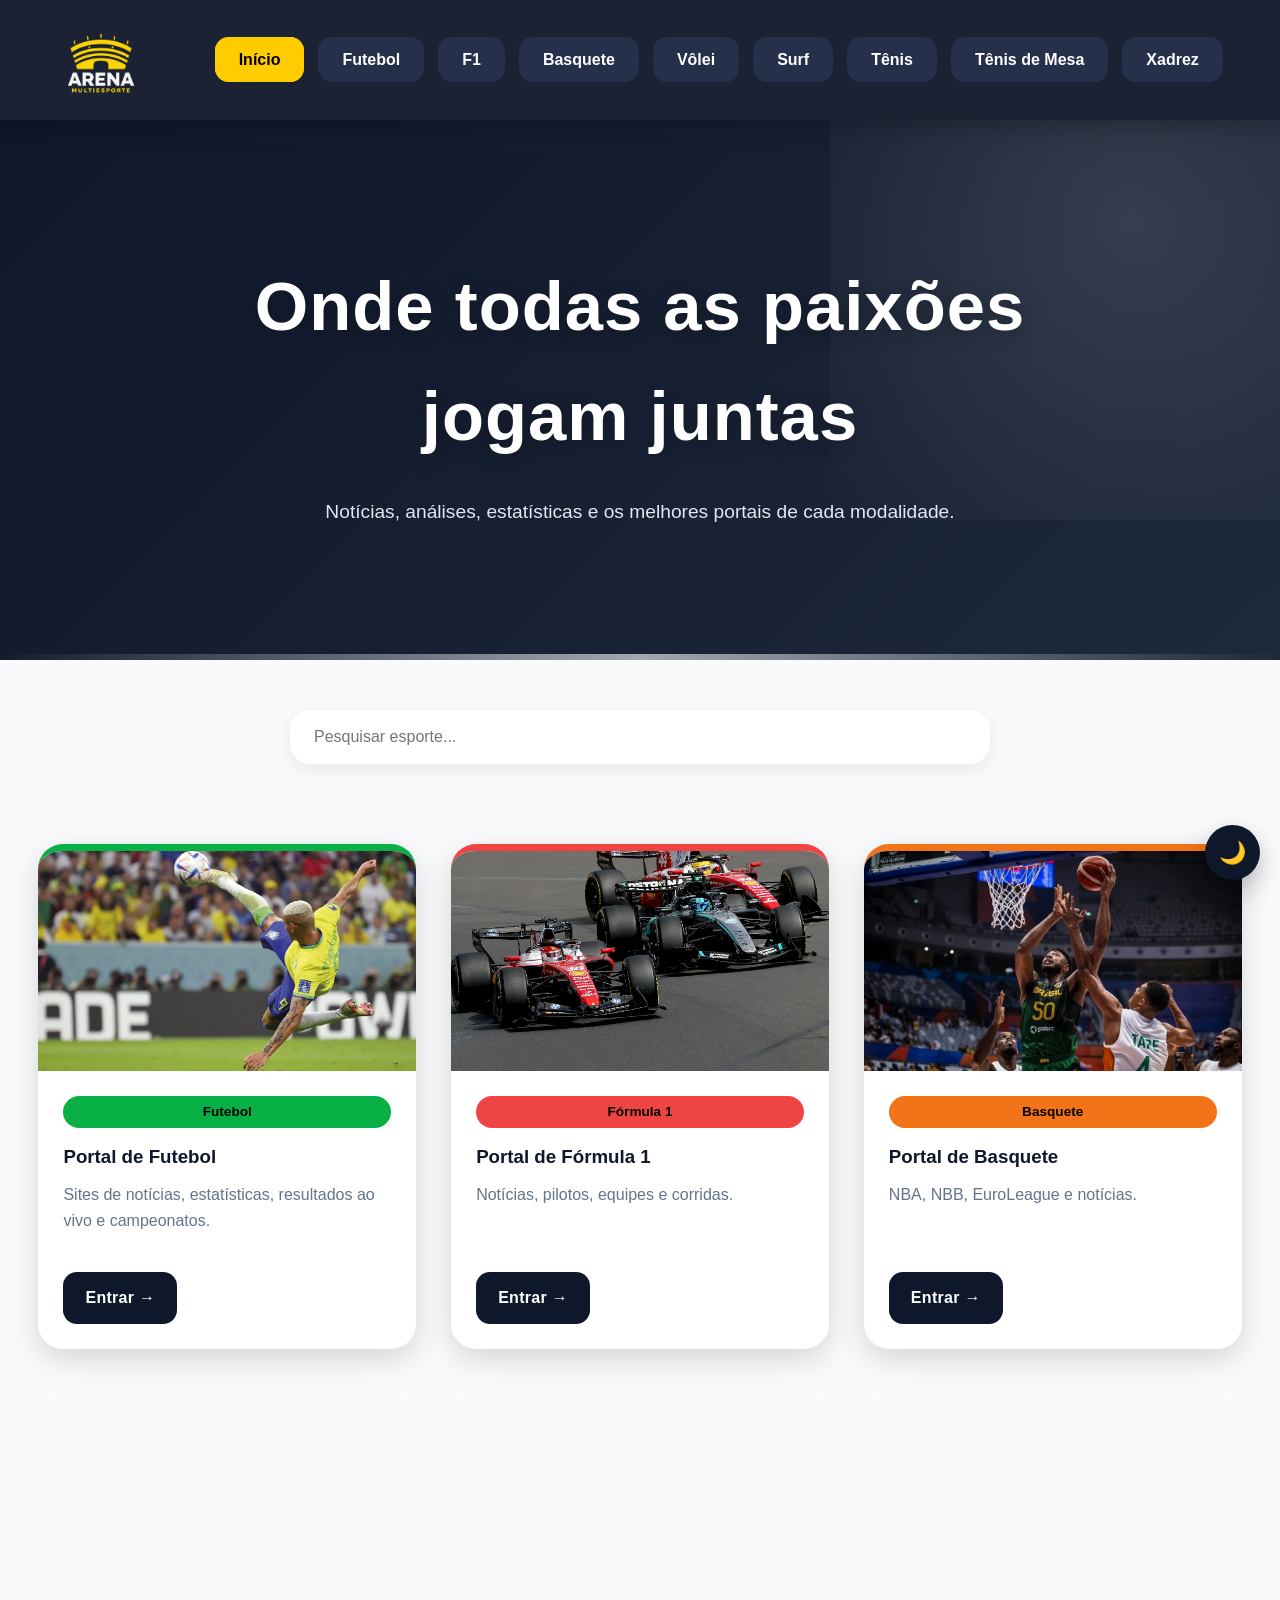
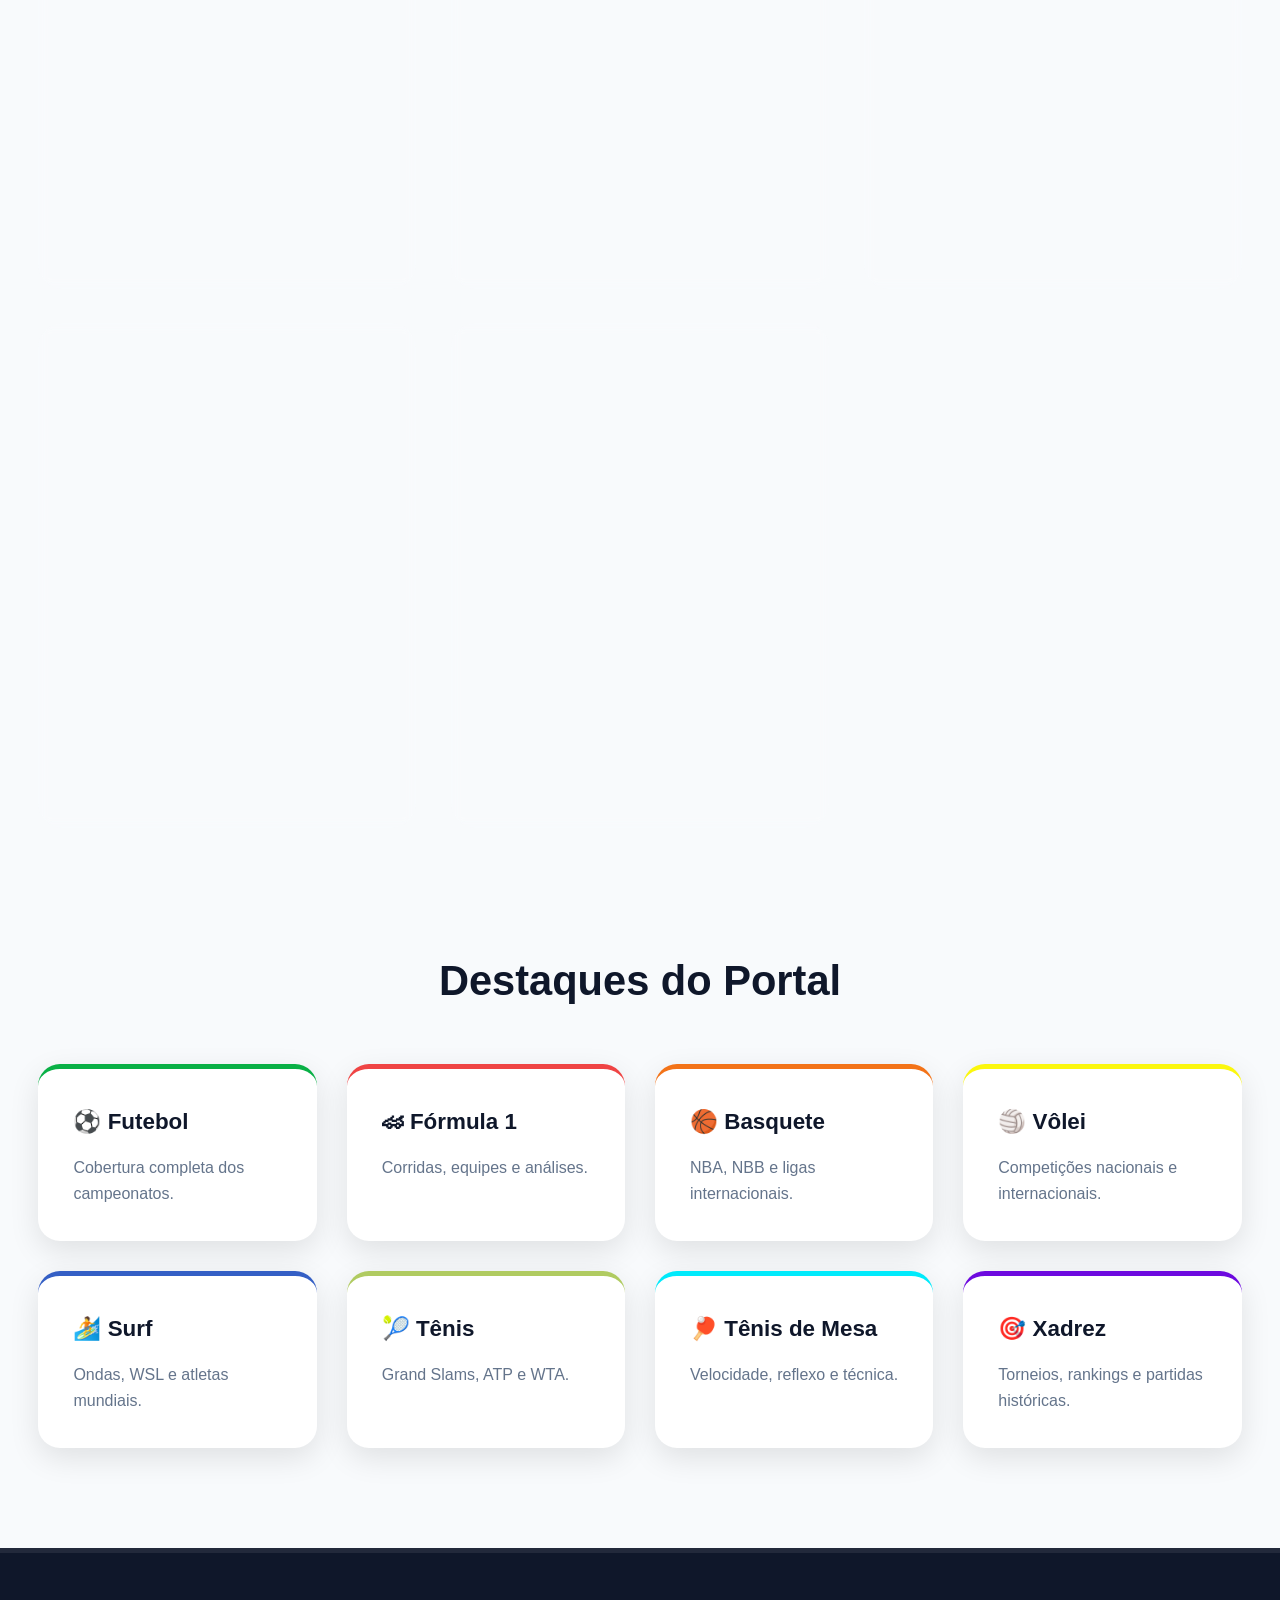
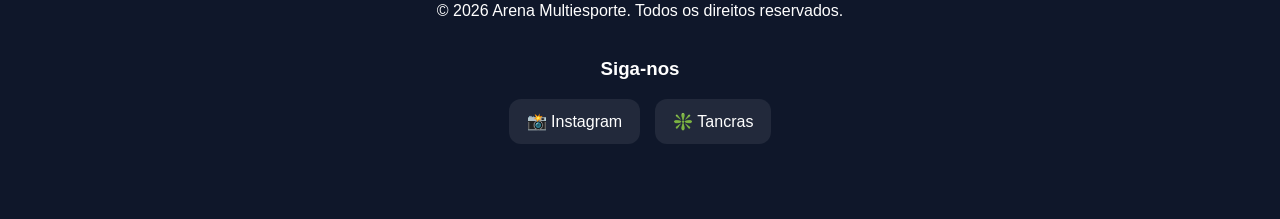
==== commit 1855aa9f: "aaaaaaaaaaaaaaaaaaaaaaaaaaaaaaaaaaaaaaac" ====
--- a/index.html
+++ b/index.html
@@ -178,7 +178,7 @@
 
                 <div class="card-image">
 
-                    <img src="imgnovo/f1.png" alt="f1">
+                    <img src="img/f1/f1.jpg" alt="f1">
 
                 </div>
 
@@ -577,4 +577,4 @@
 
 </body>
 
-</html>
+</html>
--- a/style.css
+++ b/style.css
@@ -1,16 +1,16 @@
 /* =========================================
 STYLE.CSS COMPLETO PROFISSIONAL
 ARENA MULTIESPORTE
-=========================jose?================ */
+========================================= */
 
 /* =========================================
 RESET
 ========================================= */
 
-*{
-    margin:0;
-    padding:0;
-    box-sizing:border-box;
+* {
+    margin: 0;
+    padding: 0;
+    box-sizing: border-box;
     transition: all 0.5s ease;
 }
 
@@ -18,227 +18,203 @@
 VARIÁVEIS
 ========================================= */
 
-:root{
-
-    --dark:#0f172a;
-    --dark2:#27304a;
-    --light:#f8fafc;
-    --white:#ffffff;
-    --gray:#94a3b8;
-    --shadow: 0 10px 30px rgba(0,0,0,.15);
-    --transition:.35s;
-    --radius:22px;
-    --futebol:#09b046;
-    --f1:#ef4444;
-    --basquete:#f37318;
-    --volei:#fbf70e;
-    --surf:#345fc5;
-    --tenis:#b0cb61;
-    --mesa:#00eafb;
-    --xadrez:#6d09df;
-
+:root {
+    --dark: #0f172a;
+    --dark2: #27304a;
+    --light: #f8fafc;
+    --white: #ffffff;
+    --gray: #94a3b8;
+    --shadow: 0 10px 30px rgba(0, 0, 0, .15);
+    --transition: .35s;
+    --radius: 22px;
+    --futebol: #09b046;
+    --f1: #ef4444;
+    --basquete: #f37318;
+    --volei: #fbf70e;
+    --surf: #345fc5;
+    --tenis: #b0cb61;
+    --mesa: #00eafb;
+    --xadrez: #6d09df;
 }
 
 /* =========================================
 BODY
 ========================================= */
 
-body{
-
+body {
     font-family: 'Segoe UI', Tahoma, Geneva, Verdana, sans-serif;
-    background:var(--light);
-    color:#334155;
-    overflow-x:hidden;
-    line-height:1.6;
+    background: var(--light);
+    color: #334155;
+    overflow-x: hidden;
+    line-height: 1.6;
 }
 
 /* =========================================
 SCROLLBAR
 ========================================= */
 
-::-webkit-scrollbar{
-    width:10px;
-}
-
-::-webkit-scrollbar-track{
-    background:var(--dark2);
-}
-
-::-webkit-scrollbar-thumb{
-    background:var(--inicio);
-    border-radius:20px;
+::-webkit-scrollbar {
+    width: 10px;
+}
+
+::-webkit-scrollbar-track {
+    background: var(--dark2);
+}
+
+::-webkit-scrollbar-thumb {
+    background: var(--inicio);
+    border-radius: 20px;
 }
 
 /* =========================================
 HEADER
 ========================================= */
 
-header{
-
-    position:sticky;
-    top:0;
-    z-index:9999;
-    width:100%;
-    background: rgba(15,23,42,.95);
-    backdrop-filter:blur(10px);
-    box-shadow: 0 5px 20px rgba(0,0,0,.25);
-    padding:10px 0;
+header {
+    position: sticky;
+    top: 0;
+    z-index: 9999;
+    width: 100%;
+    background: rgba(15, 23, 42, .95);
+    backdrop-filter: blur(10px);
+    box-shadow: 0 5px 20px rgba(0, 0, 0, .25);
+    padding: 10px 0;
 }
 
 /* =========================================
 HEADER CONTAINER
 ========================================= */
 
-.header-container{
-
-    width:min(1400px,92%);
-    margin:auto;
-    display:flex;
-    align-items:center;
-    justify-content:space-between;
+.header-container {
+    width: min(1400px, 92%);
+    margin: auto;
+    display: flex;
+    align-items: center;
+    justify-content: space-between;
 }
 
 /* =========================================
 LOGO
 ========================================= */
 
-.logo{
-
-    display:flex;
-    align-items:center;
-    text-decoration:none;
-}
-
-.logo img{
-
-    width:auto;
-    height:100px;
-    object-fit:contain;
-    transition:var(--transition);
-}
-
-.logo img:hover{
-
-    transform:scale(1.05);
+.logo {
+    display: flex;
+    align-items: center;
+    text-decoration: none;
+}
+
+.logo img {
+    width: auto;
+    height: 100px;
+    object-fit: contain;
+    transition: var(--transition);
+}
+
+.logo img:hover {
+    transform: scale(1.05);
 }
 
 /* =========================================
 MENU
 ========================================= */
 
-.nav-menu{
-
-    display:flex;
-    gap:14px;
-    list-style:none;
-    flex-wrap:wrap;
-    align-items:center;
+.nav-menu {
+    display: flex;
+    gap: 14px;
+    list-style: none;
+    flex-wrap: wrap;
+    align-items: center;
+    padding: 6px;
 }
 
 /* =========================================
 BOTÕES MENU
 ========================================= */
 
-.nav-btn{
-
-    position:relative;
-    padding:12px 22px;
-    border-radius:14px;
-    background:var(--dark2);
-    color:white;
-    font-weight:700;
-    text-decoration:none;
-    overflow:hidden;
-    transition:var(--transition);
-    border:2px solid transparent;
+.nav-btn {
+    position: relative;
+    padding: 12px 22px;
+    border-radius: 14px;
+    background: var(--dark2);
+    color: white;
+    font-weight: 700;
+    text-decoration: none;
+    overflow: hidden;
+    transition: var(--transition);
+    border: 2px solid transparent;
+    transform: translateY(0);
+}
+
+.nav-btn:hover {
+    transform: translateY(-3px);
 }
 
 /* =========================================
 EFEITO BOTÃO
 ========================================= */
 
-.nav-btn::before{
-
-    content:"";
-    position:absolute;
-    inset:0;
-    background:white;
-    opacity:0;
-    transition:var(--transition);
+.nav-btn::before {
+    content: "";
+    position: absolute;
+    inset: 0;
+    background: white;
+    opacity: 0;
+    transition: var(--transition);
     pointer-events: none;
 }
 
-.nav-btn:hover::before{
-
-    opacity:.08;
-}
-
-/* =========================================
-BOTÃO ACTIVE
-========================================= */
-
-.nav-btn.active{
-
-    border:2px solid white;
-    transform:none;
-}
-
-/* =========================================
-INÍCIO FIXO VERDE (removido, mas mantido comentado)
-========================================= */
-/* .nav-menu li:first-child .nav-btn{
-    background:rgba(0, 38, 255, 0.175);
-    border: 2px solid rgba(255, 255, 255, 0.4);
-    color:#ffffff;
-} */
-
-/* FUTEBOL */
-.nav-btn.futebol:hover{
-    background:var(--futebol);
-}
-/* F1 */
-.nav-btn.f1:hover{
-    background:var(--f1);
-}
-/* BASQUETE */
-.nav-btn.basquete:hover{
-    background:var(--basquete);
-}
-/* VÔLEI */
-.nav-btn.volei:hover{
-    background:var(--volei);
-}
-/* SURF */
-.nav-btn.surf:hover{
-    background:var(--surf);
-}
-/* TÊNIS */
-.nav-btn.tenis:hover{
-    background:var(--tenis);
-    color:#ffffff;
-}
-/* TÊNIS DE MESA */
-.nav-btn.mesa:hover{
-    background:var(--mesa);
-}
-/* XADREZ */
-.nav-btn.xadrez:hover{
-    background:var(--xadrez);
-    color:#ffffff;
-}
-
-/* =========================================
-HOVER DO BOTÃO INÍCIO (amarelo no hover)
+.nav-btn:hover::before {
+    opacity: .08;
+}
+
+/* =========================================
+BOTÃO ACTIVE (GENÉRICO)
+========================================= */
+
+.nav-btn.active {
+    border: 2px solid white;
+    transform: none;
+}
+
+/* =========================================
+CORES DOS BOTÕES NO HOVER
+========================================= */
+
+.nav-btn.futebol:hover {
+    background: var(--futebol);
+}
+.nav-btn.f1:hover {
+    background: var(--f1);
+}
+.nav-btn.basquete:hover {
+    background: var(--basquete);
+}
+.nav-btn.volei:hover {
+    background: var(--volei);
+}
+.nav-btn.surf:hover {
+    background: var(--surf);
+}
+.nav-btn.tenis:hover {
+    background: var(--tenis);
+    color: #ffffff;
+}
+.nav-btn.mesa:hover {
+    background: var(--mesa);
+}
+.nav-btn.xadrez:hover {
+    background: var(--xadrez);
+    color: #ffffff;
+}
+
+/* =========================================
+BOTÃO INÍCIO: HOVER E ATIVO (AMARELO)
 ========================================= */
 
 .nav-menu li:first-child .nav-btn:hover {
     background: #ffcc00;
     color: #000;
 }
-
-/* =========================================
-BOTÃO INÍCIO ATIVO (AMARELO)  <-- NOVO
-========================================= */
 
 .nav-btn.inicio-btn.active {
     background: #ffcc00 !important;
@@ -248,348 +224,273 @@
 }
 
 /* =========================================
+CORES DOS BOTÕES NO ESTADO ACTIVE (COM !important)
+========================================= */
+
+.nav-btn.futebol.active {
+    background: var(--futebol) !important;
+    color: #000 !important;
+}
+.nav-btn.f1.active {
+    background: var(--f1) !important;
+    color: #000 !important;
+}
+.nav-btn.basquete.active {
+    background: var(--basquete) !important;
+    color: #000 !important;
+}
+.nav-btn.volei.active {
+    background: var(--volei) !important;
+    color: #000 !important;
+}
+.nav-btn.surf.active {
+    background: var(--surf) !important;
+    color: #fff !important;
+}
+.nav-btn.tenis.active {
+    background: var(--tenis) !important;
+    color: #000 !important;
+}
+.nav-btn.mesa.active {
+    background: var(--mesa) !important;
+    color: #000 !important;
+}
+.nav-btn.xadrez.active {
+    background: var(--xadrez) !important;
+    color: #fff !important;
+}
+
+/* =========================================
 HERO
 ========================================= */
 
-.hero{
-
-    min-height:540px;
-    display:flex;
-    align-items:center;
-    justify-content:center;
-    text-align:center;
-    padding:40px;
-    position:relative;
-    overflow:hidden;
+.hero {
+    min-height: 540px;
+    display: flex;
+    align-items: center;
+    justify-content: center;
+    text-align: center;
+    padding: 40px;
+    position: relative;
+    overflow: hidden;
     background: linear-gradient(135deg, #0f172a, #1e293b);
 }
 
-/* =========================================
-HERÓIS DOS ESPORTES
-========================================= */
-
-.surf-hero{
+.hero::before {
+    content: "";
+    position: absolute;
+    width: 600px;
+    height: 600px;
+    background: radial-gradient(circle, rgba(255, 255, 255, .12), transparent);
+    top: -200px;
+    right: -150px;
+}
+
+.hero::after {
+    content: "";
+    position: absolute;
+    bottom: 0;
+    left: 0;
+    width: 100%;
+    height: 6px;
+    background: linear-gradient(90deg, transparent, rgba(255, 255, 255, .6), transparent);
+}
+
+/* =========================================
+HERO CONTENT
+========================================= */
+
+.hero-content {
+    position: relative;
+    z-index: 2;
+    max-width: 850px;
+    animation: heroFade 1s ease;
+}
+
+.hero h2 {
+    font-size: 4.3rem;
+    color: white;
+    margin-bottom: 25px;
+    font-weight: 900;
+    letter-spacing: 1px;
+    text-shadow: 0 4px 18px rgba(0, 0, 0, .25);
+}
+
+.hero p {
+    color: #e2e8f0;
+    font-size: 1.2rem;
+}
+
+/* =========================================
+HERÓIS DOS ESPORTES (cores específicas)
+========================================= */
+
+.futebol-hero {
+    background: linear-gradient(135deg, #065f46, #16a34a, #4ade80);
+    border-bottom: 6px solid var(--futebol);
+}
+.f1-hero {
+    background: linear-gradient(135deg, #580505, #f30303, #f66767);
+    border-bottom: 6px solid var(--f1);
+}
+.basquete-hero {
+    background: linear-gradient(135deg, #d64718, #f58f58, #f8a765);
+    border-bottom: 6px solid var(--basquete);
+}
+.volei-hero {
+    background: linear-gradient(135deg, #ca8a04, #fde047, #fef08a);
+    border-bottom: 6px solid var(--volei);
+}
+.surf-hero {
     background: linear-gradient(135deg, #074e74, #1477a5, #0a9fde);
-}
-
-.tenis-hero{
+    border-bottom: 6px solid var(--surf);
+}
+.tenis-hero {
     background: linear-gradient(135deg, #3a6600, #9fe341, #c2ef7b);
-}
-
-.mesa-hero{
+    border-bottom: 6px solid var(--tenis);
+}
+.mesa-hero {
     background: linear-gradient(135deg, #245995, #3ec2f1, #9fe2f7);
-}
-
-.xadrez-hero{
+    border-bottom: 6px solid var(--mesa);
+}
+.xadrez-hero {
     background: linear-gradient(135deg, #3b0378, #5608b5, #8004fc);
-}
-
-/* =========================================
-EFEITO HERO
-========================================= */
-
-.hero::before{
-
-    content:"";
-    position:absolute;
-    width:600px;
-    height:600px;
-    background: radial-gradient(circle, rgba(255,255,255,.12), transparent);
-    top:-200px;
-    right:-150px;
-}
-
-/* =========================================
-HERO CONTENT
-========================================= */
-
-.hero-content{
-
-    position:relative;
-    z-index:2;
-    max-width:850px;
-}
-
-.hero h2{
-
-    font-size:4.3rem;
-    color:white;
-    margin-bottom:25px;
-    font-weight:900;
-    letter-spacing:1px;
-    text-shadow: 0 4px 18px rgba(0,0,0,.25);
-}
-
-.hero p{
-
-    color:#e2e8f0;
-    font-size:1.2rem;
+    border-bottom: 6px solid var(--xadrez);
 }
 
 /* =========================================
 SEARCH
 ========================================= */
 
-.search{
-
-    width:min(700px,92%);
-    display:block;
-    margin:50px auto;
-    padding:18px 24px;
-    border:none;
-    outline:none;
-    border-radius:20px;
-    background:white;
-    font-size:1rem;
-    box-shadow: 0 5px 20px rgba(0,0,0,.08);
-    transition:var(--transition);
-}
-
-.search:focus{
-
-    transform:scale(1.01);
-    box-shadow: 0 10px 25px rgba(0,0,0,.12);
-}
-
-.search:hover{
-
-    box-shadow: 0 15px 35px rgba(0,0,0,.15);
+.search {
+    width: min(700px, 92%);
+    display: block;
+    margin: 50px auto;
+    padding: 18px 24px;
+    border: none;
+    outline: none;
+    border-radius: 20px;
+    background: white;
+    font-size: 1rem;
+    box-shadow: 0 5px 20px rgba(0, 0, 0, .08);
+    transition: var(--transition);
+}
+
+.search:focus {
+    transform: scale(1.01);
+    box-shadow: 0 10px 25px rgba(0, 0, 0, .12);
+}
+
+.search:hover {
+    box-shadow: 0 15px 35px rgba(0, 0, 0, .15);
 }
 
 /* =========================================
 CONTAINER
 ========================================= */
 
-.blog-container{
-
-    width:min(1450px,94%);
-    margin:auto;
-    padding:30px 0 80px;
+.blog-container {
+    width: min(1450px, 94%);
+    margin: auto;
+    padding: 30px 0 80px;
 }
 
 /* =========================================
 GRID
 ========================================= */
 
-.posts-grid{
-
-    display:grid;
-    grid-template-columns: repeat(auto-fit,minmax(330px,1fr));
-    gap:35px;
+.posts-grid {
+    display: grid;
+    grid-template-columns: repeat(auto-fit, minmax(330px, 1fr));
+    gap: 35px;
 }
 
 /* =========================================
 CARD
 ========================================= */
 
-.post-card{
-
-    position:relative;
-    overflow:hidden;
-    border-radius:25px;
-    background:white;
-    box-shadow:var(--shadow);
-    transition:var(--transition);
-    text-decoration:none;
-    color:inherit;
+.post-card {
+    position: relative;
+    overflow: hidden;
+    border-radius: 25px;
+    background: white;
+    box-shadow: var(--shadow);
+    transition: var(--transition);
+    text-decoration: none;
+    color: inherit;
     animation: fadeUp .7s ease;
-    display:flex;
-    flex-direction:column;
-    height:100%;
+    display: flex;
+    flex-direction: column;
+    height: 100%;
     backdrop-filter: blur(6px);
-}
-
-/* =========================================
-HOVER CARD
-========================================= */
-
-.post-card:hover{
-
+    z-index: 1;
+}
+
+.post-card:hover {
     transform: translateY(-12px) scale(1.02);
-    box-shadow: 0 20px 40px rgba(0,0,0,.22);
-}
-
-/* =========================================
-CARDS NOVOS ESPORTES
-========================================= */
-.futebol-card:hover{
+    box-shadow: 0 20px 40px rgba(0, 0, 0, .22);
+}
+
+/* =========================================
+BORDAS SUPERIORES DOS CARDS
+========================================= */
+
+.futebol-card {
+    border-top: 7px solid var(--futebol);
+}
+.f1-card {
+    border-top: 7px solid var(--f1);
+}
+.basquete-card {
+    border-top: 7px solid var(--basquete);
+}
+.volei-card {
+    border-top: 7px solid var(--volei);
+}
+.surf-card {
+    border-top: 7px solid var(--surf);
+}
+.tenis-card {
+    border-top: 7px solid var(--tenis);
+}
+.mesa-card {
+    border-top: 7px solid var(--mesa);
+}
+.xadrez-card {
+    border-top: 7px solid var(--xadrez);
+}
+
+/* =========================================
+SHADOW DOS CARDS NO HOVER (cores)
+========================================= */
+
+.futebol-card:hover {
     box-shadow: 0 20px 40px rgba(18, 214, 57, 0.35);
 }
-.f1-card:hover{
+.f1-card:hover {
     box-shadow: 0 20px 40px rgba(137, 28, 28, 0.537);
 }
-.basquete-card:hover{
+.basquete-card:hover {
     box-shadow: 0 20px 40px rgba(215, 101, 7, 0.414);
 }
-.volei-card:hover{
+.volei-card:hover {
     box-shadow: 0 20px 40px rgba(255, 238, 2, 0.4);
 }
-.surf-card:hover{
-    box-shadow: 0 20px 40px rgba(14,165,233,.35);
-}
-.tenis-card:hover{
-    box-shadow: 0 20px 40px rgba(132,204,22,.35);
-}
-.mesa-card:hover{
+.surf-card:hover {
+    box-shadow: 0 20px 40px rgba(14, 165, 233, .35);
+}
+.tenis-card:hover {
+    box-shadow: 0 20px 40px rgba(132, 204, 22, .35);
+}
+.mesa-card:hover {
     box-shadow: 0 20px 40px rgba(5, 255, 242, 0.375);
 }
-.xadrez-card:hover{
+.xadrez-card:hover {
     box-shadow: 0 20px 40px rgba(150, 2, 255, 0.35);
 }
 
 /* =========================================
-IMAGEM CARD
-========================================= */
-.card-image {
-    width: 100%;
-    height: 220px;
-    overflow: hidden;
-}
-
-.card-image img {
-    width: 100%;
-    height: 100%;
-    object-fit: cover;
-    display: block;
-    filter: saturate(1.05) contrast(1.02);
-}
-
-/* =========================================
-CONTENT
-========================================= */
-
-.post-content{
-
-    padding:25px;
-    position:relative;
-    z-index:2;
-    flex:1;
-    display:flex;
-    flex-direction:column;
-}
-
-/* =========================================
-BADGES
-========================================= */ 
-
-.category-badge{
-    display:inline-flex;
-    align-items:center;
-    justify-content:center;
-    min-width:120px;
-    height:32px;
-    padding:0 14px;
-    border-radius:999px;
-    font-size:0.85rem;
-    font-weight:600;
-    line-height:1;
-    margin-bottom:14px;
-    color:rgb(0, 0, 0) !important;
-}
-
-body.dark .category-badge{
-    color:rgb(255, 255, 255) !important;
-}
-
-/* =========================================
-CORES BADGES
-========================================= */
-
-.category-badge.futebol{ background:var(--futebol); }
-.category-badge.f1{ background:var(--f1); }
-.category-badge.basquete{ background:var(--basquete); }
-.category-badge.volei{ background:var(--volei); }
-.category-badge.surf{ background:var(--surf); }
-.category-badge.tenis{ background:var(--tenis); color:#ffffff; }
-.category-badge.mesa{ background:var(--mesa); }
-.category-badge.xadrez{ background:var(--xadrez); color:#ffffff; }
-
-/* =========================================
-PARÁGRAFOS
-========================================= */
-
-.post-content p{
-
-    color:#64748b;
-    margin-bottom:20px;
-    min-height:70px;
-}
-
-/* =========================================
-TÍTULOS DOS CARDS
-========================================= */
-
-.post-content h3{
-
-    color:#0f172a;
-}
-
-/* =========================================
-BOTÃO CARD
-========================================= */
-
-.read-more{
-
-    display:inline-flex;
-    align-items:center;
-    justify-content:center;
-    gap:8px;
-    padding:13px 22px;
-    border-radius:14px;
-    background:#0f172a;
-    color:white;
-    text-decoration:none;
-    font-weight:700;
-    transition:var(--transition);
-    position:relative;
-    z-index:5;
-    cursor:pointer;
-    margin-top:auto;
-    align-self:flex-start;
-    letter-spacing:.3px;
-}
-
-.read-more:hover{
-
-    transform:translateY(-3px);
-    background:#1e293b;
-}
-
-.read-more:active{
-
-    transform: scale(.96);
-}
-
-.surf-card .read-more:hover{
-    background:var(--surf);
-}
-.tenis-card .read-more:hover{
-    background:var(--tenis);
-    color:#0f172a;
-}
-.mesa-card .read-more:hover{
-    background:var(--mesa);
-}
-.xadrez-card .read-more:hover{
-    background:var(--xadrez);
-    color:#0f172a;
-}
-
-/* =========================================
-BORDAS ESPORTES
-========================================= */
-
-.futebol-card{ border-top: 7px solid var(--futebol); }
-.f1-card{ border-top: 7px solid var(--f1); }
-.basquete-card{ border-top: 7px solid var(--basquete); }
-.volei-card{ border-top: 7px solid var(--volei); }
-.surf-card{ border-top: 7px solid var(--surf); }
-.tenis-card{ border-top: 7px solid var(--tenis); }
-.mesa-card{ border-top: 7px solid var(--mesa); }
-.xadrez-card{ border-top: 7px solid var(--xadrez); }
-
-/* =========================================
-EFEITO GLOW DOS ESPORTES
+EFEITO GLOW NOS CARDS
 ========================================= */
 
 .futebol-card::after,
@@ -599,421 +500,555 @@
 .surf-card::after,
 .tenis-card::after,
 .mesa-card::after,
-.xadrez-card::after{
-
-    content:"";
-    position:absolute;
-    inset:0;
-    opacity:0;
-    transition:var(--transition);
-    pointer-events:none;
-}
-
-.futebol-card::after{ background: radial-gradient(circle at top, rgba(9,176,70,.18), transparent 70%); }
-.f1-card::after{ background: radial-gradient(circle at top, rgba(239,68,68,.18), transparent 70%); }
-.basquete-card::after{ background: radial-gradient(circle at top, rgba(243,115,24,.18), transparent 70%); }
-.volei-card::after{ background: radial-gradient(circle at top, rgba(251,247,14,.18), transparent 70%); }
-.surf-card::after{ background: radial-gradient(circle at top, rgba(52,95,197,.18), transparent 70%); }
-.tenis-card::after{ background: radial-gradient(circle at top, rgba(176,203,97,.18), transparent 70%); }
-.mesa-card::after{ background: radial-gradient(circle at top, rgba(0,234,251,.18), transparent 70%); }
-.xadrez-card::after{ background: radial-gradient(circle at top, rgba(109,9,223,.18), transparent 70%); }
-
-.post-card:hover::after{
-    opacity:1;
+.xadrez-card::after {
+    content: "";
+    position: absolute;
+    inset: 0;
+    opacity: 0;
+    transition: var(--transition);
+    pointer-events: none;
+}
+
+.futebol-card::after {
+    background: radial-gradient(circle at top, rgba(9, 176, 70, .18), transparent 70%);
+}
+.f1-card::after {
+    background: radial-gradient(circle at top, rgba(239, 68, 68, .18), transparent 70%);
+}
+.basquete-card::after {
+    background: radial-gradient(circle at top, rgba(243, 115, 24, .18), transparent 70%);
+}
+.volei-card::after {
+    background: radial-gradient(circle at top, rgba(251, 247, 14, .18), transparent 70%);
+}
+.surf-card::after {
+    background: radial-gradient(circle at top, rgba(52, 95, 197, .18), transparent 70%);
+}
+.tenis-card::after {
+    background: radial-gradient(circle at top, rgba(176, 203, 97, .18), transparent 70%);
+}
+.mesa-card::after {
+    background: radial-gradient(circle at top, rgba(0, 234, 251, .18), transparent 70%);
+}
+.xadrez-card::after {
+    background: radial-gradient(circle at top, rgba(109, 9, 223, .18), transparent 70%);
+}
+
+.post-card:hover::after {
+    opacity: 1;
+}
+
+/* =========================================
+IMAGEM CARD
+========================================= */
+
+.card-image {
+    width: 100%;
+    height: 220px;
+    overflow: hidden;
+}
+
+.card-image img {
+    width: 100%;
+    height: 100%;
+    object-fit: cover;
+    display: block;
+    filter: saturate(1.05) contrast(1.02);
+}
+
+/* =========================================
+CONTEÚDO DO CARD
+========================================= */
+
+.post-content {
+    padding: 25px;
+    position: relative;
+    z-index: 2;
+    flex: 1;
+    display: flex;
+    flex-direction: column;
+}
+
+.post-content h3 {
+    color: #0f172a;
+    margin-bottom: 10px;
+}
+
+.post-content p {
+    color: #64748b;
+    margin-bottom: 20px;
+    min-height: 70px;
+}
+
+/* =========================================
+BADGES
+========================================= */
+
+.category-badge {
+    display: inline-flex;
+    align-items: center;
+    justify-content: center;
+    min-width: 120px;
+    height: 32px;
+    padding: 0 14px;
+    border-radius: 999px;
+    font-size: 0.85rem;
+    font-weight: 600;
+    line-height: 1;
+    margin-bottom: 14px;
+    color: rgb(0, 0, 0) !important;
+}
+
+body.dark .category-badge {
+    color: rgb(255, 255, 255) !important;
+}
+
+.category-badge.futebol {
+    background: var(--futebol);
+}
+.category-badge.f1 {
+    background: var(--f1);
+}
+.category-badge.basquete {
+    background: var(--basquete);
+}
+.category-badge.volei {
+    background: var(--volei);
+}
+.category-badge.surf {
+    background: var(--surf);
+}
+.category-badge.tenis {
+    background: var(--tenis);
+    color: #ffffff;
+}
+.category-badge.mesa {
+    background: var(--mesa);
+}
+.category-badge.xadrez {
+    background: var(--xadrez);
+    color: #ffffff;
+}
+
+/* =========================================
+BOTÃO LEIA MAIS (PADRÃO)
+========================================= */
+
+.read-more {
+    display: inline-flex;
+    align-items: center;
+    justify-content: center;
+    gap: 8px;
+    padding: 13px 22px;
+    border-radius: 14px;
+    background: #0f172a; /* fundo escuro padrão */
+    color: white;
+    text-decoration: none;
+    font-weight: 700;
+    transition: var(--transition);
+    position: relative;
+    z-index: 5;
+    cursor: pointer;
+    margin-top: auto;
+    align-self: flex-start;
+    letter-spacing: .3px;
+}
+
+.read-more:hover {
+    transform: translateY(-3px);
+    /* A cor de fundo será sobrescrita pelos hovers específicos abaixo */
+}
+
+.read-more:active {
+    transform: scale(.96);
+}
+
+/* =========================================
+HOVER ESPECÍFICO PARA CADA ESPORTE (APENAS NO HOVER)
+========================================= */
+
+.futebol-card .read-more:hover {
+    background: var(--futebol);
+    color: #000;
+}
+.f1-card .read-more:hover {
+    background: var(--f1);
+    color: #fff;
+}
+.basquete-card .read-more:hover {
+    background: var(--basquete);
+    color: #000;
+}
+.volei-card .read-more:hover {
+    background: var(--volei);
+    color: #000;
+}
+.surf-card .read-more:hover {
+    background: var(--surf);
+    color: #fff;
+}
+.tenis-card .read-more:hover {
+    background: var(--tenis);
+    color: #000;
+}
+.mesa-card .read-more:hover {
+    background: var(--mesa);
+    color: #000;
+}
+.xadrez-card .read-more:hover {
+    background: var(--xadrez);
+    color: #fff;
 }
 
 /* =========================================
 DESTAQUES
 ========================================= */
 
-.highlights{
-
-    width:min(1450px,94%);
-    margin:40px auto 100px;
-}
-
-.highlights h2{
-
-    text-align:center;
-    font-size:2.6rem;
-    margin-bottom:50px;
-    color:#0f172a;
-}
-
-.highlight-grid{
-
-    display:grid;
-    grid-template-columns: repeat(auto-fit,minmax(260px,1fr));
-    gap:30px;
-}
-
-.highlight-card{
-
-    background:white;
-    border-radius:22px;
-    padding:35px;
-    box-shadow: 0 10px 30px rgba(0,0,0,.10);
-    transition:var(--transition);
+.highlights {
+    width: min(1450px, 94%);
+    margin: 40px auto 100px;
+}
+
+.highlights h2 {
+    text-align: center;
+    font-size: 2.6rem;
+    margin-bottom: 50px;
+    color: #0f172a;
+}
+
+.highlight-grid {
+    display: grid;
+    grid-template-columns: repeat(auto-fit, minmax(260px, 1fr));
+    gap: 30px;
+}
+
+.highlight-card {
+    background: white;
+    border-radius: 22px;
+    padding: 35px;
+    box-shadow: 0 10px 30px rgba(0, 0, 0, .10);
+    transition: var(--transition);
     border-top: 5px solid transparent;
 }
 
-.highlight-card:hover{
-
+.highlight-card:hover {
     transform: translateY(-8px);
-    box-shadow: 0 18px 35px rgba(0,0,0,.18);
-}
-
-.highlight-card h3{
-
-    font-size:1.4rem;
-    margin-bottom:15px;
-    color:#0f172a;
-}
-
-.highlight-card p{
-
-    color:#64748b;
-}
-
-/* Cores dos destaques */
-.highlight-card:nth-child(1){ border-color:var(--futebol); }
-.highlight-card:nth-child(2){ border-color:var(--f1); }
-.highlight-card:nth-child(3){ border-color:var(--basquete); }
-.highlight-card:nth-child(4){ border-color:var(--volei); }
-.highlight-card:nth-child(5){ border-color:var(--surf); }
-.highlight-card:nth-child(6){ border-color:var(--tenis); }
-.highlight-card:nth-child(7){ border-color:var(--mesa); }
-.highlight-card:nth-child(8){ border-color:var(--xadrez); }
+    box-shadow: 0 18px 35px rgba(0, 0, 0, .18);
+}
+
+.highlight-card h3 {
+    font-size: 1.4rem;
+    margin-bottom: 15px;
+    color: #0f172a;
+}
+
+.highlight-card p {
+    color: #64748b;
+}
+
+.highlight-card:nth-child(1) {
+    border-color: var(--futebol);
+}
+.highlight-card:nth-child(2) {
+    border-color: var(--f1);
+}
+.highlight-card:nth-child(3) {
+    border-color: var(--basquete);
+}
+.highlight-card:nth-child(4) {
+    border-color: var(--volei);
+}
+.highlight-card:nth-child(5) {
+    border-color: var(--surf);
+}
+.highlight-card:nth-child(6) {
+    border-color: var(--tenis);
+}
+.highlight-card:nth-child(7) {
+    border-color: var(--mesa);
+}
+.highlight-card:nth-child(8) {
+    border-color: var(--xadrez);
+}
 
 /* =========================================
 FOOTER
 ========================================= */
 
-footer{
-
-    background:#0f172a;
-    color:white;
-    text-align:center;
-    padding:45px 20px;
-    margin-top:80px;
-    border-top: 5px solid rgba(255,255,255,.08);
-}
-
-.footer-social{
-    margin:30px 0;
-}
-
-.footer-social h3{
-    margin-bottom:15px;
-    color:white;
-}
-
-.social-links{
-    display:flex;
-    justify-content:center;
-    flex-wrap:wrap;
-    gap:15px;
-}
-
-.social-links a{
-    color:white;
-    text-decoration:none;
-    padding:10px 18px;
-    border-radius:12px;
-    background:rgba(255,255,255,.08);
-    transition:.3s;
-}
-
-.social-links a:hover{
-    transform:translateY(-3px);
-    background:rgba(255,255,255,.18);
+footer {
+    background: #0f172a;
+    color: white;
+    text-align: center;
+    padding: 45px 20px;
+    margin-top: 80px;
+    border-top: 5px solid rgba(255, 255, 255, .08);
+}
+
+.footer-social {
+    margin: 30px 0;
+}
+
+.footer-social h3 {
+    margin-bottom: 15px;
+    color: white;
+}
+
+.social-links {
+    display: flex;
+    justify-content: center;
+    flex-wrap: wrap;
+    gap: 15px;
+}
+
+.social-links a {
+    color: white;
+    text-decoration: none;
+    padding: 10px 18px;
+    border-radius: 12px;
+    background: rgba(255, 255, 255, .08);
+    transition: .3s;
+}
+
+.social-links a:hover {
+    transform: translateY(-3px);
+    background: rgba(255, 255, 255, .18);
 }
 
 /* =========================================
 DARK MODE
 ========================================= */
 
-body.dark{
-
-    background:#151d31;
-    color:white;
-}
-
-body.dark header{
-    background: rgba(2,6,23,.95);
-}
-
-body.dark .search{
-    background:#1e293b;
-    color:white;
-}
-
-body.dark .post-card{
-    background:#1e293b;
-}
-
-body.dark .highlight-card{
-    background:#1e293b;
+body.dark {
+    background: #151d31;
+    color: white;
+}
+
+body.dark header {
+    background: rgba(2, 6, 23, .95);
+}
+
+body.dark .search {
+    background: #1e293b;
+    color: white;
+}
+
+body.dark .post-card {
+    background: #1e293b;
+}
+
+body.dark .highlight-card {
+    background: #1e293b;
 }
 
 body.dark .post-content h3,
 body.dark .highlights h2,
-body.dark .highlight-card h3{
-    color:white;
+body.dark .highlight-card h3 {
+    color: white;
 }
 
 body.dark .post-content p,
-body.dark .highlight-card p{
-    color:#cbd5e1;
+body.dark .highlight-card p {
+    color: #cbd5e1;
 }
 
 /* =========================================
 BOTÃO DARK MODE
 ========================================= */
 
-#darkModeBtn{
-
-    position:fixed;
-    right:20px;
-    bottom:20px;
-    width:60px;
-    height:60px;
-    border:none;
-    border-radius:50%;
-    background:#0f172a;
-    color:white;
-    font-size:24px;
-    cursor:pointer;
-    z-index:9999;
-    box-shadow: 0 10px 25px rgba(0,0,0,.25);
-    transition:var(--transition);
-}
-
-#darkModeBtn:hover{
-    transform:scale(1.1);
+#darkModeBtn {
+    position: fixed;
+    right: 20px;
+    bottom: 20px;
+    width: 60px;
+    height: 60px;
+    border: none;
+    border-radius: 50%;
+    background: #0f172a;
+    color: white;
+    font-size: 24px;
+    cursor: pointer;
+    z-index: 9999;
+    box-shadow: 0 10px 25px rgba(0, 0, 0, .25);
+    transition: var(--transition);
+}
+
+#darkModeBtn:hover {
+    transform: scale(1.1);
 }
 
 /* =========================================
 ANIMAÇÕES
 ========================================= */
 
-@keyframes fadeUp{
-    from{ opacity:0; transform: translateY(40px); }
-    to{ opacity:1; transform: translateY(0); }
-}
-
-@keyframes heroFade{
-    from{ opacity:0; transform: translateY(50px); }
-    to{ opacity:1; transform: translateY(0); }
-}
-
-.hero-content{
-    animation: heroFade 1s ease;
+@keyframes fadeUp {
+    from {
+        opacity: 0;
+        transform: translateY(40px);
+    }
+    to {
+        opacity: 1;
+        transform: translateY(0);
+    }
+}
+
+@keyframes heroFade {
+    from {
+        opacity: 0;
+        transform: translateY(50px);
+    }
+    to {
+        opacity: 1;
+        transform: translateY(0);
+    }
+}
+
+/* =========================================
+DELAYS PARA OS CARDS
+========================================= */
+
+.post-card:nth-child(1) {
+    animation-delay: .1s;
+}
+.post-card:nth-child(2) {
+    animation-delay: .2s;
+}
+.post-card:nth-child(3) {
+    animation-delay: .3s;
+}
+.post-card:nth-child(4) {
+    animation-delay: .4s;
+}
+.post-card:nth-child(5) {
+    animation-delay: .5s;
+}
+.post-card:nth-child(6) {
+    animation-delay: .6s;
+}
+.post-card:nth-child(7) {
+    animation-delay: .7s;
+}
+.post-card:nth-child(8) {
+    animation-delay: .8s;
+}
+.post-card:nth-child(9) {
+    animation-delay: .9s;
+}
+.post-card:nth-child(10) {
+    animation-delay: 1s;
+}
+.post-card:nth-child(11) {
+    animation-delay: 1.1s;
+}
+.post-card:nth-child(12) {
+    animation-delay: 1.2s;
+}
+
+/* =========================================
+SCROLL SUAVE
+========================================= */
+
+html {
+    scroll-behavior: smooth;
 }
 
 /* =========================================
 RESPONSIVO
 ========================================= */
 
-@media(max-width:1100px){
-
-    .hero h2{
-        font-size:3.4rem;
-    }
-
-    .posts-grid{
-        grid-template-columns: repeat(auto-fit,minmax(280px,1fr));
-    }
-}
-
-@media(max-width:900px){
-
-    header{
-        position:relative;
-    }
-
-    .header-container{
-        flex-direction:column;
-        gap:15px;
-        width:96%;
-    }
-
-    .logo img{
-        height:58px;
-    }
-
-    .nav-menu{
-        display:flex;
-        flex-wrap:wrap;
-        justify-content:center;
-        align-items:center;
-        gap:8px;
-        padding:0;
-    }
-
-    .nav-btn{
-        display:inline-block;
-        width:auto;
-        padding:9px 12px;
-        font-size:.78rem;
-        white-space:nowrap;
-    }
-
-    .hero{
-        min-height:420px;
-    }
-
-    .hero h2{
-        font-size:2.5rem;
-    }
-}
-
-@media(max-width:600px){
-
-    .header-container{
-        width:96%;
-    }
-
-    .nav-menu{
-        display:flex;
-        flex-wrap:wrap;
-        justify-content:center;
-        gap:8px;
-    }
-
-    .nav-btn{
-        width:auto;
-        padding:9px 12px;
-        font-size:.78rem;
-    }
-
-    .logo img{
-        height:60px;
-    }
-
-    .posts-grid{
-        grid-template-columns:1fr;
-    }
-
-    .card-image{
-        height:190px;
-    }
-
-    .hero h2{
-        font-size:2rem;
-    }
-
-    .hero p{
-        font-size:.95rem;
-    }
-}
-
-@media(max-width:480px){
-
-    .hero h2{
-        line-height:1.1;
-    }
-
-    .hero-content{
-        width:100%;
-    }
-
-    .search{
-        width:92%;
-    }
-
-    .nav-menu{
-        gap:6px;
-    }
-
-    .nav-btn{
-        padding:8px 10px;
-        font-size:.72rem;
-    }
-
-    .logo img{
-        height:50px;
-    }
-}
-
-/* =========================================
-ANIMAÇÃO CARDS (delay)
-========================================= */
-
-.post-card:nth-child(1){ animation-delay:.1s; }
-.post-card:nth-child(2){ animation-delay:.2s; }
-.post-card:nth-child(3){ animation-delay:.3s; }
-.post-card:nth-child(4){ animation-delay:.4s; }
-.post-card:nth-child(5){ animation-delay:.5s; }
-.post-card:nth-child(6){ animation-delay:.6s; }
-.post-card:nth-child(7){ animation-delay:.7s; }
-.post-card:nth-child(8){ animation-delay:.8s; }
-.post-card:nth-child(9){ animation-delay:.9s; }
-.post-card:nth-child(10){ animation-delay:1s; }
-.post-card:nth-child(11){ animation-delay:1.1s; }
-.post-card:nth-child(12){ animation-delay:1.2s; }
-
-/* =========================================
-HERÓIS FUTEBOL, F1, BASQUETE, VÔLEI
-========================================= */
-
-.futebol-hero{
-    background: linear-gradient(135deg, #065f46, #16a34a, #4ade80);
-    border-bottom: 6px solid var(--futebol);
-}
-
-.f1-hero{
-    background: linear-gradient(135deg, #580505, #f30303, #f66767);
-    border-bottom: 6px solid var(--f1);
-}
-
-.basquete-hero{
-    background: linear-gradient(135deg, #d64718, #f58f58, #f8a765);
-    border-bottom: 6px solid var(--basquete);
-}
-
-.volei-hero{
-    background: linear-gradient(135deg, #ca8a04, #fde047, #fef08a);
-    border-bottom: 6px solid var(--volei);
-}
-
-/* =========================================
-HERÓIS SURF, TÊNIS, MESA, XADREZ
-========================================= */
-
-.surf-hero{
-    border-bottom: 6px solid var(--surf);
-}
-
-.tenis-hero{
-    border-bottom: 6px solid var(--tenis);
-}
-
-.mesa-hero{
-    border-bottom: 6px solid var(--mesa);
-}
-
-.xadrez-hero{
-    border-bottom: 6px solid var(--xadrez);
-}
-
-/* =========================================
-SCROLL SUAVE
-========================================= */
-
-html{
-    scroll-behavior:smooth;
-}
-
-/* =========================================
-CORREÇÃO DOS LINKS DOS CARDS
-========================================= */
-
-.post-card{
-    position: relative;
-    z-index: 1;
-}
-
-/* =========================================
-PADRONIZAR BOTÃO DOS CARDS (já incluso)
-========================================= */+@media (max-width: 1100px) {
+    .hero h2 {
+        font-size: 3.4rem;
+    }
+    .posts-grid {
+        grid-template-columns: repeat(auto-fit, minmax(280px, 1fr));
+    }
+}
+
+@media (max-width: 900px) {
+    header {
+        position: relative;
+    }
+    .header-container {
+        flex-direction: column;
+        gap: 15px;
+        width: 96%;
+    }
+    .logo img {
+        height: 58px;
+    }
+    .nav-menu {
+        display: flex;
+        flex-wrap: wrap;
+        justify-content: center;
+        align-items: center;
+        gap: 8px;
+        padding: 0;
+    }
+    .nav-btn {
+        display: inline-block;
+        width: auto;
+        padding: 9px 12px;
+        font-size: .78rem;
+        white-space: nowrap;
+    }
+    .hero {
+        min-height: 420px;
+    }
+    .hero h2 {
+        font-size: 2.5rem;
+    }
+}
+
+@media (max-width: 600px) {
+    .header-container {
+        width: 96%;
+    }
+    .nav-menu {
+        display: flex;
+        flex-wrap: wrap;
+        justify-content: center;
+        gap: 8px;
+    }
+    .nav-btn {
+        width: auto;
+        padding: 9px 12px;
+        font-size: .78rem;
+    }
+    .logo img {
+        height: 60px;
+    }
+    .posts-grid {
+        grid-template-columns: 1fr;
+    }
+    .card-image {
+        height: 190px;
+    }
+    .hero h2 {
+        font-size: 2rem;
+    }
+    .hero p {
+        font-size: .95rem;
+    }
+}
+
+@media (max-width: 480px) {
+    .hero h2 {
+        line-height: 1.1;
+    }
+    .hero-content {
+        width: 100%;
+    }
+    .search {
+        width: 92%;
+    }
+    .nav-menu {
+        gap: 6px;
+    }
+    .nav-btn {
+        padding: 8px 10px;
+        font-size: .72rem;
+    }
+    .logo img {
+        height: 50px;
+    }
+}
